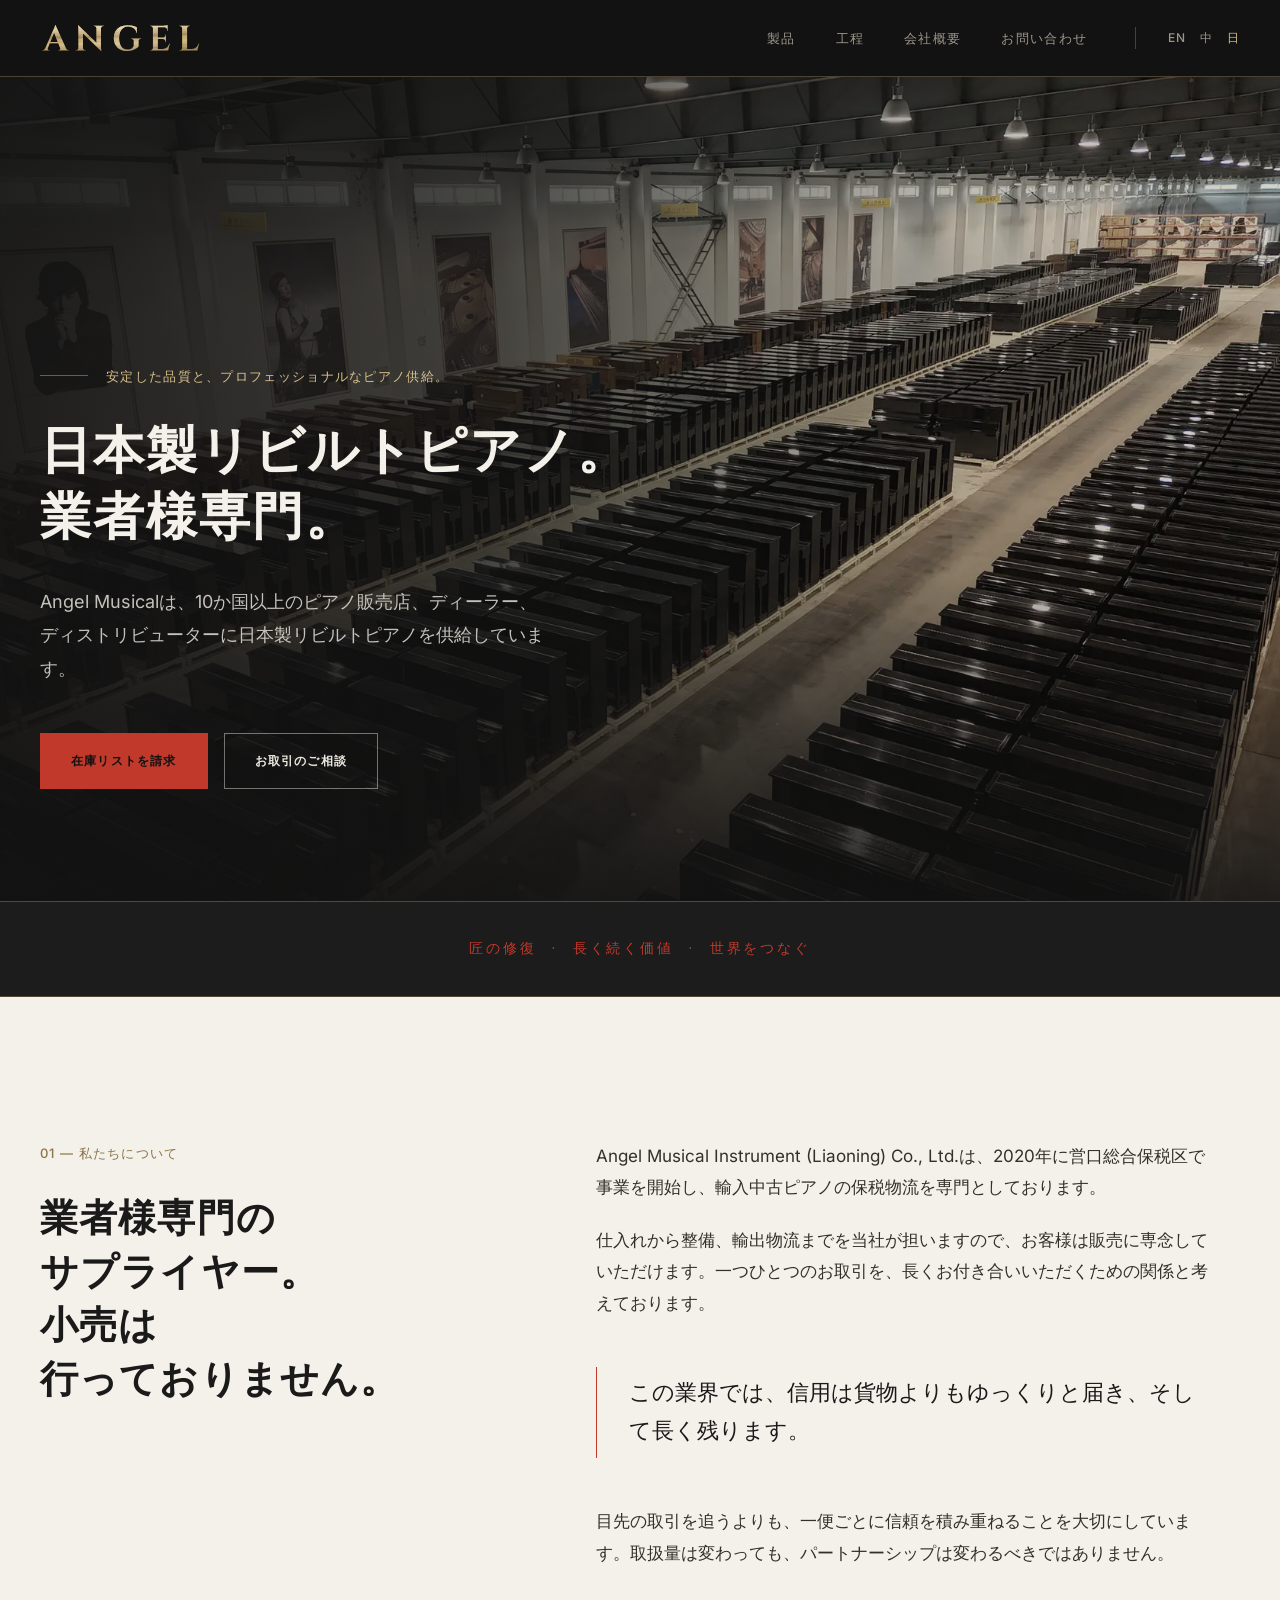
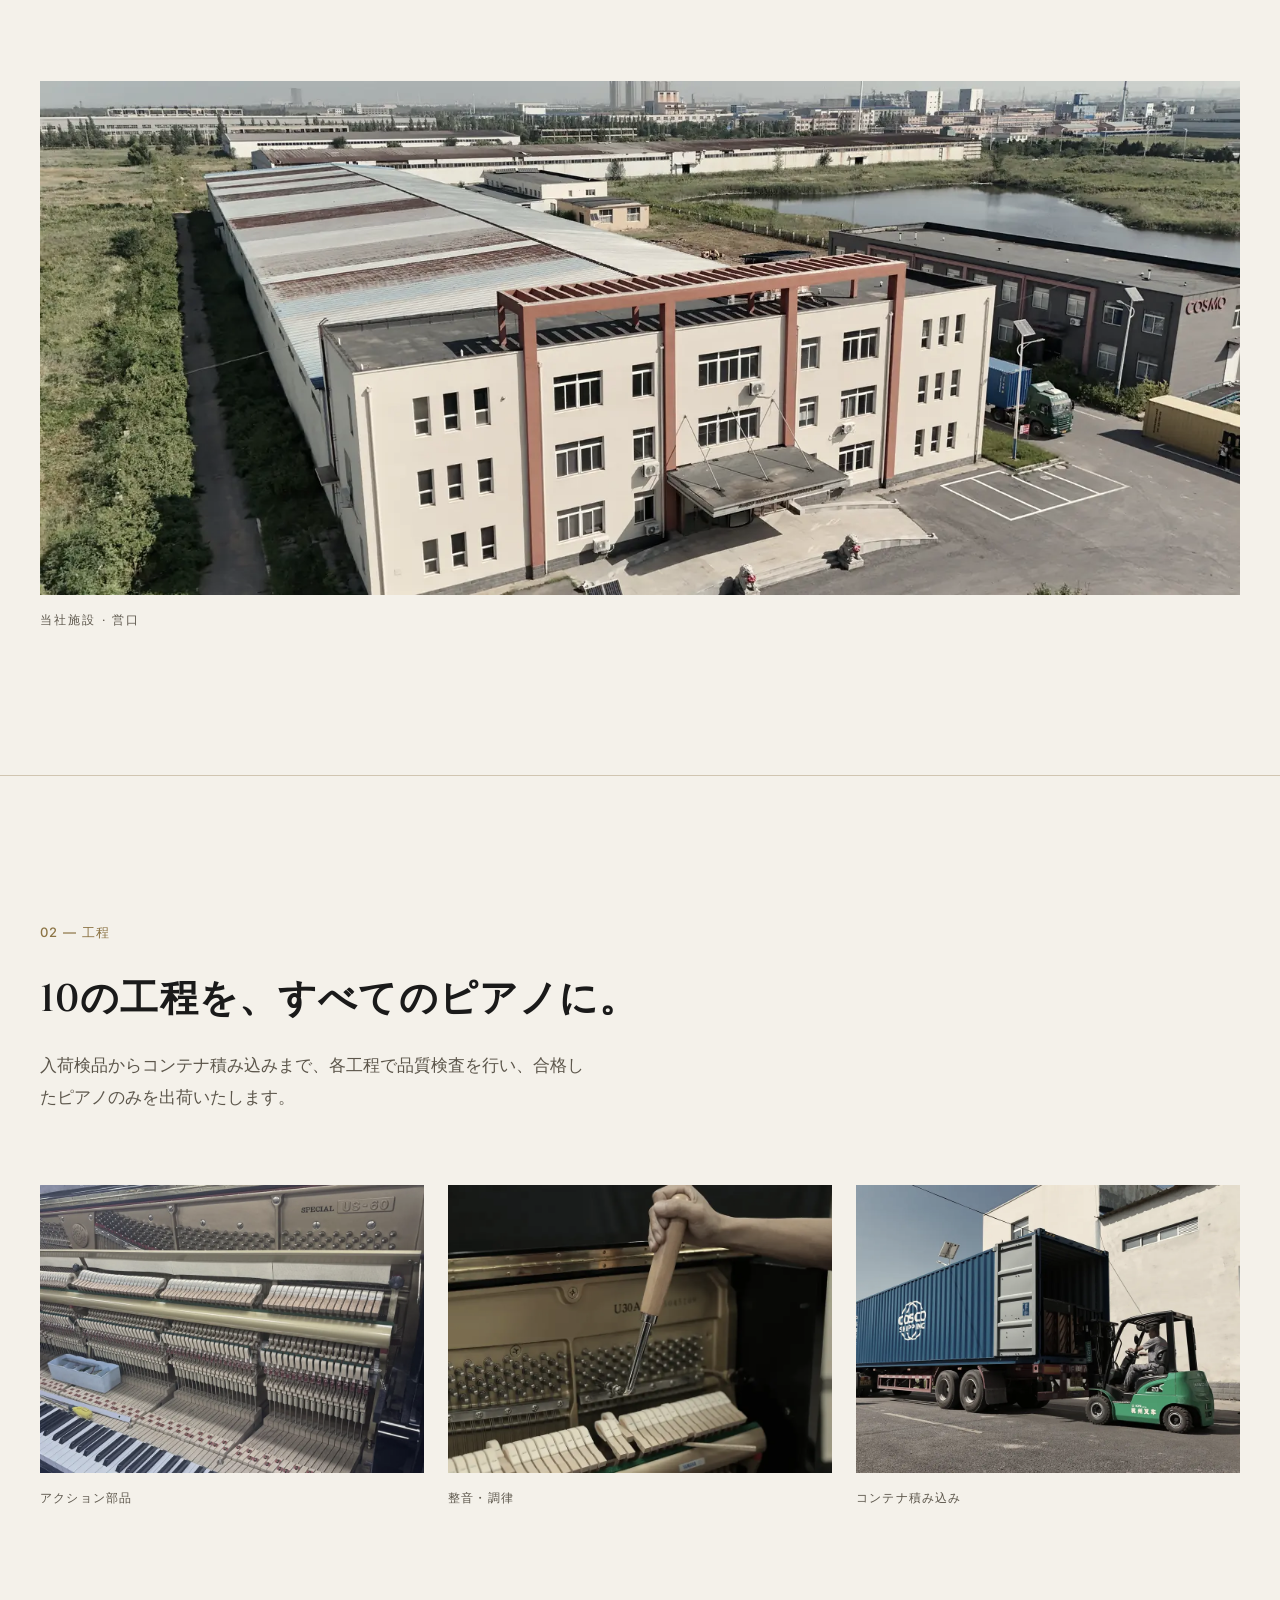
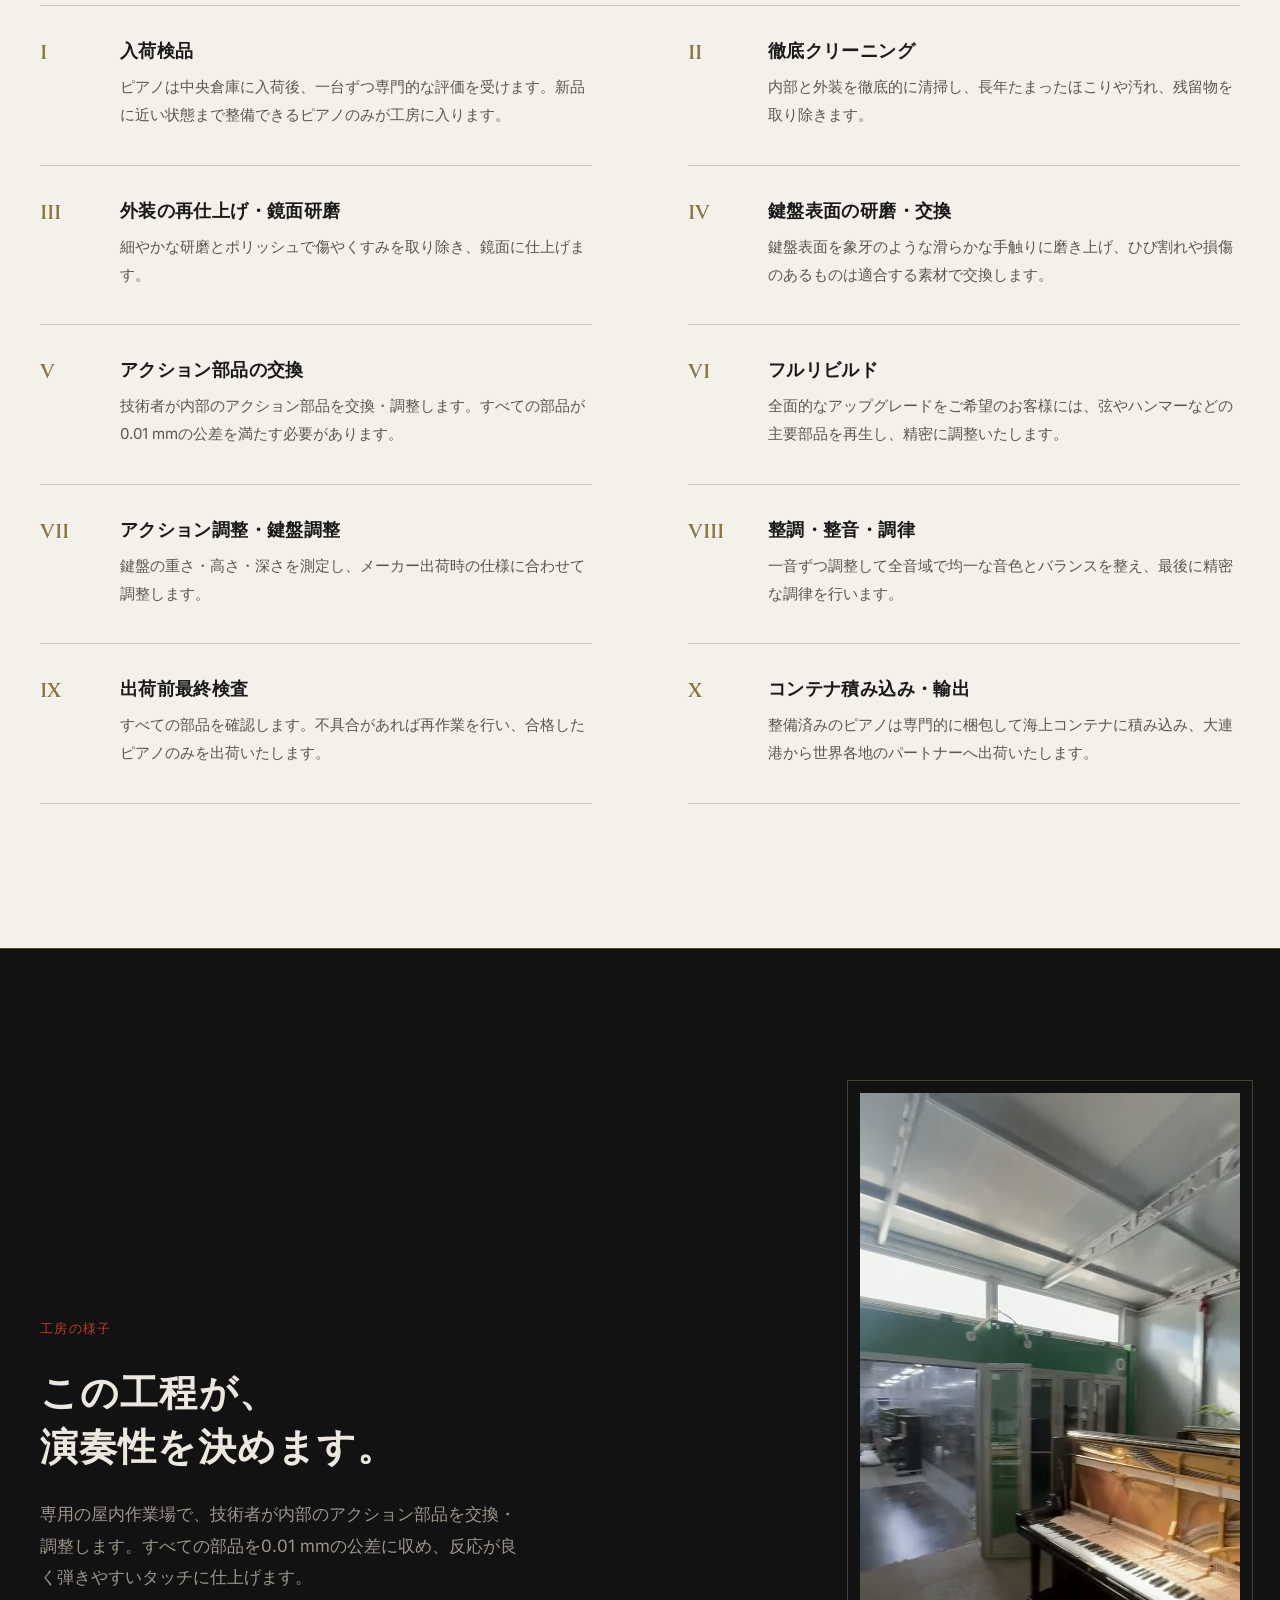
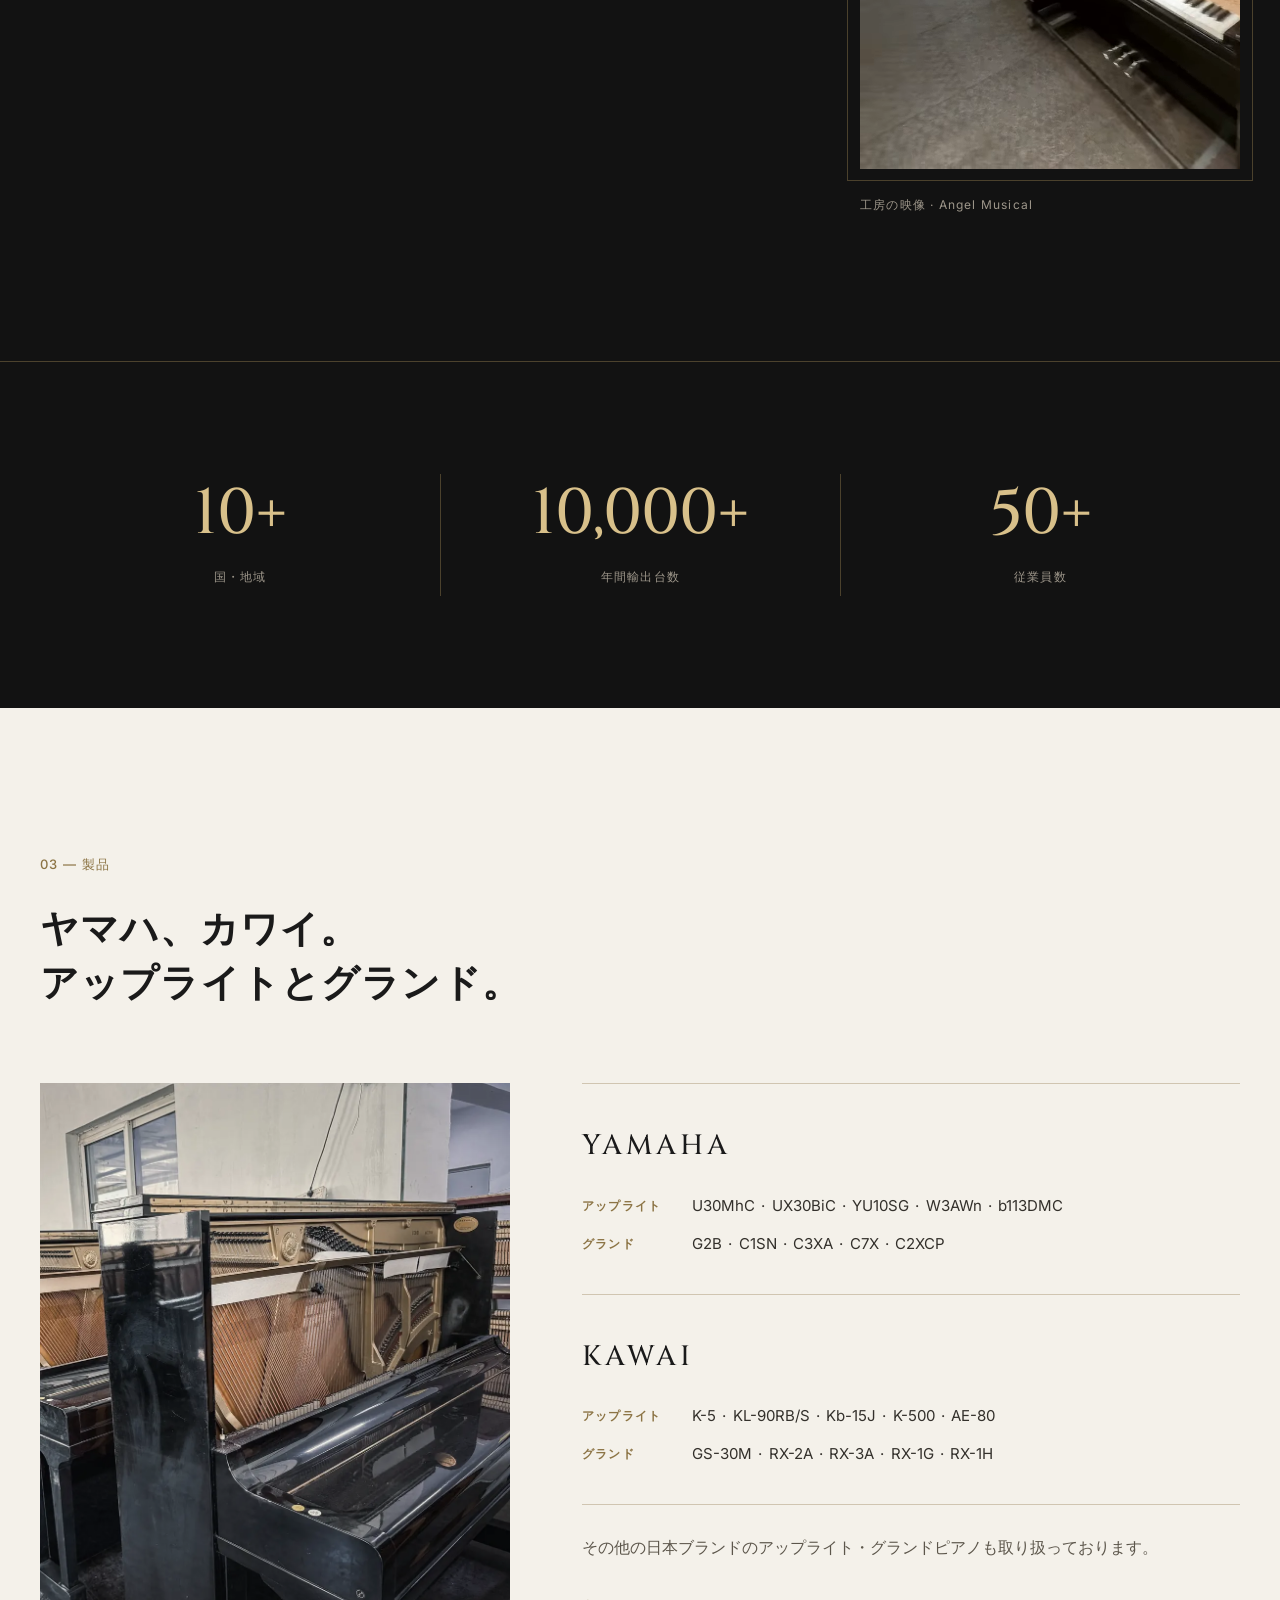
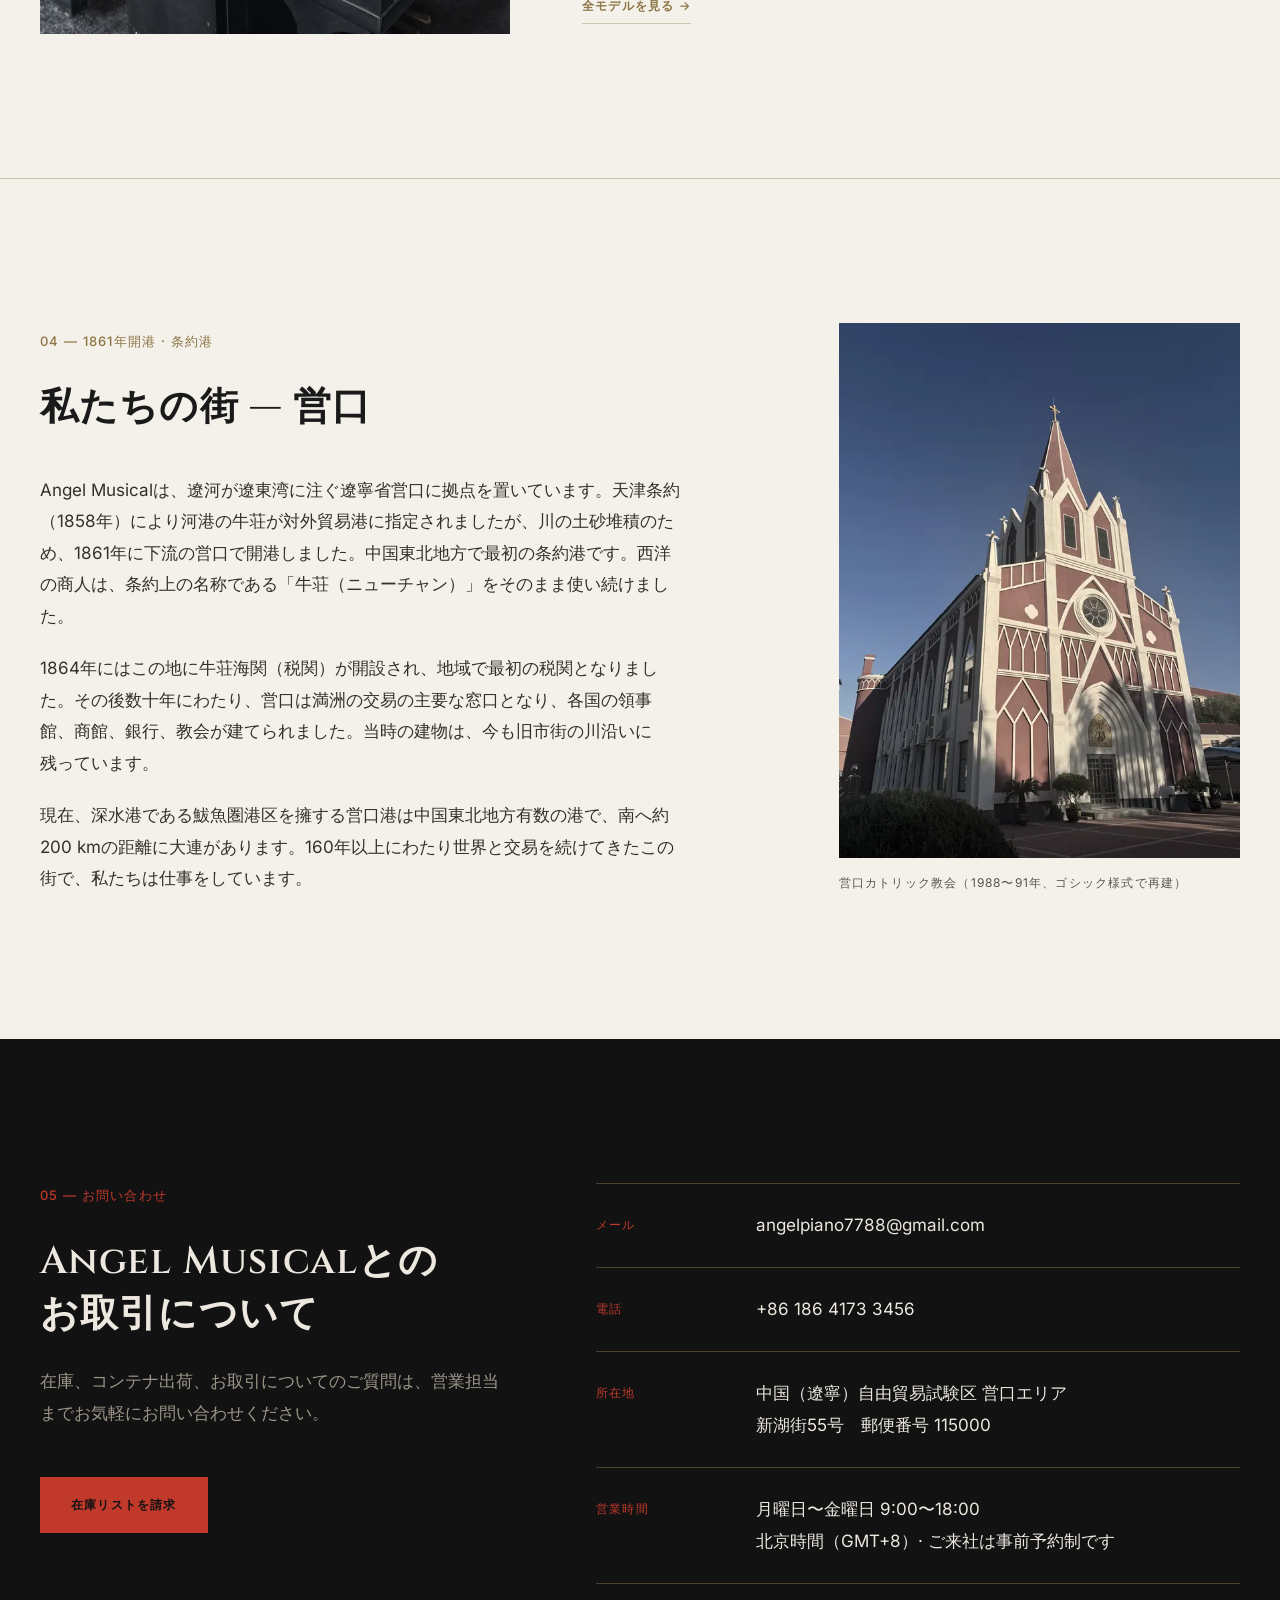
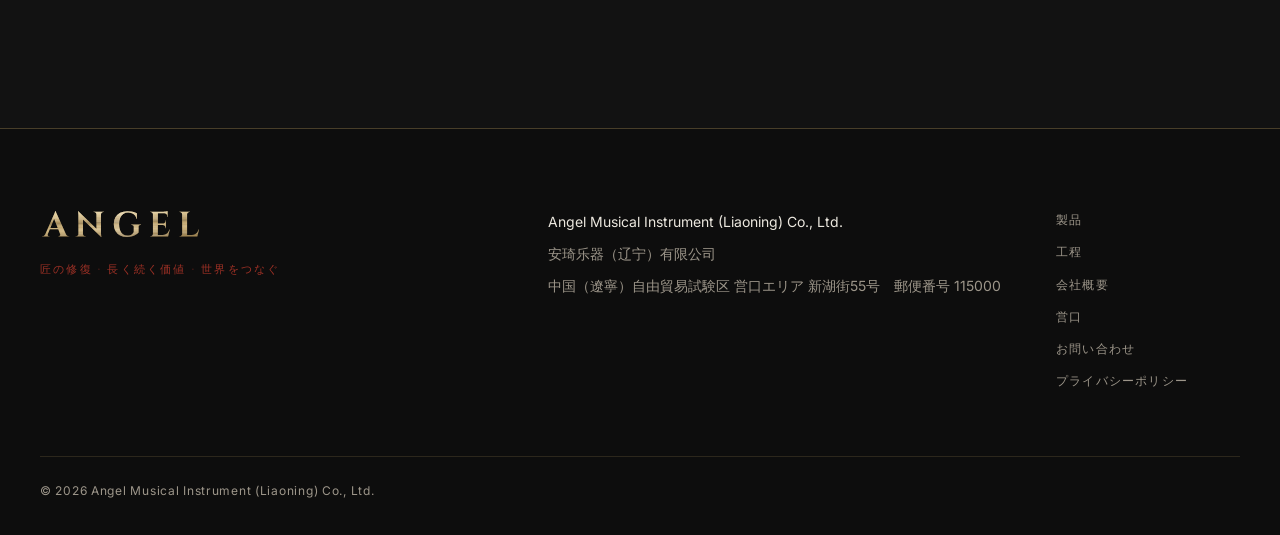
==== ja/index.html @ a63cefec "Add Chinese (zh) and Japanese (ja) homepages; language switcher and hreflang Co-authored-by: christi" ====
<!doctype html>
<!--
  =====================================================================
  Angel Musical 首页原型（index.html）
  ---------------------------------------------------------------------
  这是网站的"骨架"：只负责内容和结构（标题、段落、图片、链接）。
  所有"长什么样"（颜色、字体、间距、排版）都写在 css/style.css 里。
  阅读顺序：从上到下 = 页面从上到下。
  每个大区块都用 <section> 包起来，并配有中文注释说明用途。

  ★ 这是【日文版】（ja/index.html），由英文版逐段翻译，结构和 ID 与英文版完全相同。
    因为本文件在 ja/ 子文件夹里，图片、样式等共享文件的路径前面都加了 ../（上一级文件夹）。
  ★ 标有 TODO 的地方是"待确认信息"，上线前必须替换成真实内容。
  =====================================================================
-->
<html lang="ja">
<head>
  <!-- 字符编码：UTF-8 让中文、日文、英文都能正常显示 -->
  <meta charset="utf-8">
  <!-- 让手机按设备宽度显示页面，而不是缩小成电脑版 -->
  <meta name="viewport" content="width=device-width, initial-scale=1">

  <!-- 浏览器标签页标题 + 搜索引擎显示的标题 -->
  <title>Angel Musical — 業者様向け 日本製リビルトピアノ</title>
  <!-- 搜索引擎结果里显示的简介（用的是现网站和资料表里的真实文案） -->
  <meta name="description" content="Angel Musicalは、10か国以上のピアノ販売店・ディーラー・ディストリビューターに日本製リビルトピアノを供給しています。業者様専用です。">

  <!-- 多语言版本声明（hreflang）：告诉搜索引擎这三个页面是同一内容的不同语言版本。
       x-default = 默认版本（英文）。注意：angelmusical.com 域名还没绑定到新网站，绑定后即生效 -->
  <link rel="alternate" hreflang="en" href="https://angelmusical.com/">
  <link rel="alternate" hreflang="zh-CN" href="https://angelmusical.com/zh/">
  <link rel="alternate" hreflang="ja" href="https://angelmusical.com/ja/">
  <link rel="alternate" hreflang="x-default" href="https://angelmusical.com/">

  <!-- 网站小图标（浏览器标签页上的那个 A）。SVG 清晰，PNG 作为兼容备用 -->
  <link rel="icon" href="../images/favicon.svg" type="image/svg+xml">
  <link rel="icon" href="../images/favicon-32.png" sizes="32x32" type="image/png">
  <link rel="apple-touch-icon" href="../images/apple-touch-icon.png">

  <!-- 预加载首屏要用的字体和大图，让首屏更快出现 -->
  <link rel="preload" href="../fonts/cinzel-latin.woff2" as="font" type="font/woff2" crossorigin>
  <link rel="preload" href="../fonts/inter-latin.woff2" as="font" type="font/woff2" crossorigin>
  <link rel="preload" href="../images/hero-factory.webp" as="image">

  <!-- 引入样式表：所有外观都在这里 -->
  <link rel="stylesheet" href="../css/style.css">
</head>

<body>

  <!-- 无障碍"跳到正文"链接：用键盘 Tab 键时才会出现，方便视障用户 -->
  <a class="skip-link" href="#main">本文へスキップ</a>

  <!-- =================================================================
       1. 页头 Header：Logo + 导航 + 语言切换
       ================================================================= -->
  <header class="site-header">
    <div class="container header-inner">

      <!-- Logo：点击回到首页。页头和页脚用的是同一个文件，保证全站统一 -->
      <a class="brand" href="index.html" aria-label="Angel Musical — ホーム">
        <img src="../images/logo-angel-gold.svg" alt="ANGEL" width="161" height="30">
      </a>

      <!-- 主导航：# 开头的链接会跳到本页对应的区块 -->
      <nav class="main-nav" aria-label="メインメニュー">
        <a href="#brands">製品</a>
        <a href="#process">工程</a>
        <a href="#about">会社概要</a>
        <a href="#contact">お問い合わせ</a>
      </nav>

      <!-- 语言切换：三个语言版本互相链接。
           aria-current="page" 标记"当前所在的语言"，读屏软件会读出来，CSS 也用它把当前语言变成金色 -->
      <div class="lang-switch" aria-label="言語">
        <a href="../index.html" lang="en" hreflang="en">EN</a>
        <a href="../zh/index.html" lang="zh-CN" hreflang="zh-CN">中</a>
        <a href="index.html" lang="ja" hreflang="ja" aria-current="page">日</a>
      </div>

    </div>
  </header>

  <!-- main：页面的主要内容都在这里面 -->
  <main id="main">

    <!-- ===============================================================
         2. 首屏 Hero：大图 + 主标题 + 两个按钮
         背景大图在 CSS 里设置（.hero），这里只放文字
         =============================================================== -->
    <section class="hero">
      <div class="container hero-inner">
        <!-- 小标题（资料表首页文案） -->
        <p class="eyebrow">安定した品質と、プロフェッショナルなピアノ供給。</p>

        <!-- 主标题：整页唯一的 h1，搜索引擎最看重 -->
        <h1 class="hero-title">日本製<wbr>リビルトピアノ。<br>業者様<wbr>専門。</h1>

        <!-- 副标题（现网站 About 页文案） -->
        <p class="hero-lead">
          Angel Musicalは、10か国以上のピアノ販売店、ディーラー、ディストリビューターに日本製リビルトピアノを供給しています。
        </p>

        <!-- 两个按钮：都跳到页面底部的联系区 -->
        <div class="button-row">
          <a class="btn btn-gold" href="#contact">在庫リストを請求</a>
          <a class="btn btn-ghost" href="#contact">お取引のご相談</a>
        </div>
      </div>
    </section>

    <!-- ===============================================================
         3. 品牌口号带 Tagline band（资料表里的公司口号）
         =============================================================== -->
    <section class="tagline-band" aria-label="企業スローガン">
      <div class="container">
        <p>匠の修復 <span aria-hidden="true">·</span> 長く続く価値 <span aria-hidden="true">·</span> 世界をつなぐ</p>
      </div>
    </section>

    <!-- ===============================================================
         4. 关于我们 Who we are（文案全部来自现网站 About 页）
         左边：编号 + 大标题；右边：正文
         =============================================================== -->
    <section class="section section-light" id="about">
      <div class="container grid-2">

        <div class="section-head">
          <p class="section-no">01 — 私たちについて</p>
          <h2 class="section-title">業者様専門の<wbr>サプライヤー。<br>小売は<wbr>行っておりません。</h2>
        </div>

        <div class="prose">
          <p>
            Angel Musical Instrument (Liaoning) Co., Ltd.は、2020年に営口総合保税区で事業を開始し、輸入中古ピアノの保税物流を専門としております。
          </p>
          <p>
            仕入れから整備、輸出物流までを当社が担いますので、お客様は販売に専念していただけます。一つひとつのお取引を、長くお付き合いいただくための関係と考えております。
          </p>

          <!-- 引言：用细金线和衬线字体突出公司理念 -->
          <blockquote class="quote">
            <p>この業界では、信用は貨物よりもゆっくりと届き、そして長く残ります。</p>
          </blockquote>

          <p>
            目先の取引を追うよりも、一便ごとに信頼を積み重ねることを大切にしています。取扱量は変わっても、パートナーシップは変わるべきではありません。
          </p>
        </div>

      </div>

      <!-- 厂区航拍照片（公司自己拍摄）。宽幅 21:9，放在关于我们的下方 -->
      <div class="container">
        <figure class="wide-photo">
          <img src="../images/about-facility.webp" alt="営口にあるAngel Musicalの施設の空撮" width="1600" height="686" loading="lazy">
          <figcaption>当社施設 · 営口</figcaption>
        </figure>
      </div>
    </section>

    <!-- ===============================================================
         5. 十道工序 The 10-step process（文案来自现网站 Services 页）
         上面 3 张工艺照片，下面是编号列表 <ol>
         =============================================================== -->
    <section class="section section-light section-border" id="process">
      <div class="container">

        <div class="section-head section-head-wide">
          <p class="section-no">02 — 工程</p>
          <h2 class="section-title">10の工程を、<wbr>すべてのピアノに。</h2>
          <p class="section-intro">
            入荷検品からコンテナ積み込みまで、各工程で品質検査を行い、合格したピアノのみを出荷いたします。
          </p>
        </div>

        <!-- 三张真实工艺照片。loading="lazy" = 滚动到附近才加载，省流量 -->
        <div class="photo-row">
          <figure>
            <img src="../images/process-action.webp" alt="整備中のアップライトピアノ。アクションと鍵盤が見える状態" width="1000" height="750" loading="lazy">
            <figcaption>アクション部品</figcaption>
          </figure>
          <figure>
            <img src="../images/process-voicing.webp" alt="ハンマーの整音を行う技術者" width="1000" height="667" loading="lazy">
            <figcaption>整音・調律</figcaption>
          </figure>
          <figure>
            <img src="../images/process-export.webp" alt="フォークリフトでピアノをコンテナに積み込む様子" width="1000" height="750" loading="lazy">
            <figcaption>コンテナ積み込み</figcaption>
          </figure>
        </div>

        <!-- 编号列表：<ol> 是"有序列表"，编号样式由 CSS 控制（I、II、III…） -->
        <ol class="steps">
          <li>
            <h3>入荷検品</h3>
            <p>ピアノは中央倉庫に入荷後、一台ずつ専門的な評価を受けます。新品に近い状態まで整備できるピアノのみが工房に入ります。</p>
          </li>
          <li>
            <h3>徹底クリーニング</h3>
            <p>内部と外装を徹底的に清掃し、長年たまったほこりや汚れ、残留物を取り除きます。</p>
          </li>
          <li>
            <h3>外装の再仕上げ・鏡面研磨</h3>
            <p>細やかな研磨とポリッシュで傷やくすみを取り除き、鏡面に仕上げます。</p>
          </li>
          <li>
            <h3>鍵盤表面の研磨・交換</h3>
            <p>鍵盤表面を象牙のような滑らかな手触りに磨き上げ、ひび割れや損傷のあるものは適合する素材で交換します。</p>
          </li>
          <li>
            <h3>アクション部品の交換</h3>
            <p>技術者が内部のアクション部品を交換・調整します。すべての部品が0.01&nbsp;mmの公差を満たす必要があります。</p>
          </li>
          <li>
            <h3>フルリビルド</h3>
            <p>全面的なアップグレードをご希望のお客様には、弦やハンマーなどの主要部品を再生し、精密に調整いたします。</p>
          </li>
          <li>
            <h3>アクション調整・鍵盤調整</h3>
            <p>鍵盤の重さ・高さ・深さを測定し、メーカー出荷時の仕様に合わせて調整します。</p>
          </li>
          <li>
            <h3>整調・整音・調律</h3>
            <p>一音ずつ調整して全音域で均一な音色とバランスを整え、最後に精密な調律を行います。</p>
          </li>
          <li>
            <h3>出荷前最終検査</h3>
            <p>すべての部品を確認します。不具合があれば再作業を行い、合格したピアノのみを出荷いたします。</p>
          </li>
          <li>
            <h3>コンテナ積み込み・輸出</h3>
            <p>整備済みのピアノは専門的に梱包して海上コンテナに積み込み、大連港から世界各地のパートナーへ出荷いたします。</p>
          </li>
        </ol>

      </div>
    </section>

    <!-- ===============================================================
         5b. 工艺视频带 Craft video（公司自己拍摄的车间视频，已去除全部声音）
         左边文字、右边竖版视频。
         - muted：静音（浏览器只允许静音视频自动播放）
         - loop：循环播放
         - playsinline：在 iPhone 上不自动全屏
         - poster：视频加载前 / 不播放时显示的封面图
         - preload="none"：先不下载视频，等滚动到附近时由 js/craft-video.js 再加载（省流量）
         如果访客的系统设置了"减少动态效果"，视频不会自动播放，只显示封面和播放按钮。
         =============================================================== -->
    <section class="section section-dark craft" aria-label="工房の様子">
      <div class="container craft-grid">

        <div class="craft-text">
          <p class="section-no">工房の様子</p>
          <h2 class="section-title">この工程が、<br>演奏性を<wbr>決めます。</h2>
          <p class="section-intro">
            専用の屋内作業場で、技術者が内部のアクション部品を交換・調整します。すべての部品を0.01&nbsp;mmの公差に収め、反応が良く弾きやすいタッチに仕上げます。
          </p>
        </div>

        <figure class="craft-media">
          <video class="craft-video" muted loop playsinline preload="none"
                 poster="../images/craft-poster.webp" width="720" height="1280"
                 aria-label="工房の映像：開いたアップライトピアノと作業中の技術者">
            <!-- 两种格式：浏览器会自动选第一个它支持的。WebM 更小，MP4 兼容性最好 -->
            <source data-src="../video/craft-loop.webm" type="video/webm">
            <source data-src="../video/craft-loop.mp4" type="video/mp4">
          </video>
          <figcaption>工房の映像 · Angel Musical</figcaption>
        </figure>

      </div>
    </section>

    <!-- ===============================================================
         6. 数据 Numbers（深色背景）
         =============================================================== -->
    <section class="section section-dark numbers" aria-label="企業規模">
      <div class="container">
        <ul class="stats">
          <li>
            <span class="stat-value">10+</span>
            <span class="stat-label">国・地域</span>
          </li>
          <li>
            <span class="stat-value">10,000+</span>
            <span class="stat-label">年間輸出台数</span>
          </li>
          <li>
            <span class="stat-value">50+</span>
            <span class="stat-label">従業員数</span>
          </li>
        </ul>
      </div>
    </section>

    <!-- ===============================================================
         7. 品牌 Brands（型号来自现网站 Products 页）
         左：照片；右：两个品牌卡片
         =============================================================== -->
    <section class="section section-light" id="brands">
      <div class="container">

        <div class="section-head section-head-wide">
          <p class="section-no">03 — 製品</p>
          <h2 class="section-title">ヤマハ、カワイ。<br>アップライトと<wbr>グランド。</h2>
        </div>

        <div class="brands-grid">
          <img class="brands-photo" src="../images/brands-uprights.webp" alt="倉庫に並ぶリビルト済みのアップライトピアノ" width="960" height="1125" loading="lazy">

          <div class="brand-cards">
            <!-- 一个品牌 = 一张卡片 <article> -->
            <article class="brand-card">
              <h3>Yamaha</h3>
              <dl>
                <dt>アップライト</dt><dd><span>U30MhC&nbsp;·</span> <span>UX30BiC&nbsp;·</span> <span>YU10SG&nbsp;·</span> <span>W3AWn&nbsp;·</span> <span>b113DMC</span></dd>
                <dt>グランド</dt><dd><span>G2B&nbsp;·</span> <span>C1SN&nbsp;·</span> <span>C3XA&nbsp;·</span> <span>C7X&nbsp;·</span> <span>C2XCP</span></dd>
              </dl>
            </article>

            <article class="brand-card">
              <h3>Kawai</h3>
              <dl>
                <dt>アップライト</dt><dd><span>K-5&nbsp;·</span> <span>KL-90RB/S&nbsp;·</span> <span>Kb-15J&nbsp;·</span> <span>K-500&nbsp;·</span> <span>AE-80</span></dd>
                <dt>グランド</dt><dd><span>GS-30M&nbsp;·</span> <span>RX-2A&nbsp;·</span> <span>RX-3A&nbsp;·</span> <span>RX-1G&nbsp;·</span> <span>RX-1H</span></dd>
              </dl>
            </article>

            <p class="brands-note">その他の日本ブランドのアップライト・グランドピアノも取り扱っております。</p>

            <!-- TODO：产品页还没做，做好后链接到 products.html -->
            <a class="text-link" href="../products.html">全モデルを見る <span aria-hidden="true">→</span></a>
          </div>
        </div>

      </div>
    </section>

    <!-- ===============================================================
         7b. 我们的城市 Our City — Yingkou（营口）
         介绍公司所在城市的历史：1861 年开埠、东北第一个通商口岸、牛庄海关。
         所有日期和事实均已核对（来源见报告）。
         左边：编号 + 标题 + 正文；右边：一张小的竖版照片（营口的教堂，公司自己拍摄）
         =============================================================== -->
    <section class="section section-light section-border" id="yingkou">
      <div class="container city-grid">

        <div class="city-text">
          <p class="section-no">04 — 1861年開港 · 条約港</p>
          <h2 class="section-title">私たちの街 — 営口</h2>

          <div class="prose city-prose">
            <p>
              Angel Musicalは、遼河が遼東湾に注ぐ遼寧省営口に拠点を置いています。天津条約（1858年）により河港の牛荘が対外貿易港に指定されましたが、川の土砂堆積のため、1861年に下流の営口で開港しました。中国東北地方で最初の条約港です。西洋の商人は、条約上の名称である「牛荘（ニューチャン）」をそのまま使い続けました。
            </p>
            <p>
              1864年にはこの地に牛荘海関（税関）が開設され、地域で最初の税関となりました。その後数十年にわたり、営口は満洲の交易の主要な窓口となり、各国の領事館、商館、銀行、教会が建てられました。当時の建物は、今も旧市街の川沿いに残っています。
            </p>
            <p>
              現在、深水港である鮁魚圏港区を擁する営口港は中国東北地方有数の港で、南へ約200&nbsp;kmの距離に大連があります。160年以上にわたり世界と交易を続けてきたこの街で、私たちは仕事をしています。
            </p>
          </div>
        </div>

        <!-- 小图：营口天主教堂（站前区八田地里16号，营口国际酒店附近）。
             1988年8月动工、1991年10月祝圣的仿哥特式重建教堂（来源见报告）。
             现在的主保名称（如“耶稣圣诞堂”）未能从可靠来源确认，所以图注不写。
             width/height 写真实尺寸，浏览器可以提前留好位置，页面不会跳动 -->
        <figure class="city-photo">
          <img src="../images/yingkou-church.webp"
               alt="営口カトリック教会。高い尖塔のある赤と白のゴシック様式の教会と、澄んだ青空"
               width="600" height="800" loading="lazy">
          <figcaption>営口カトリック教会（1988〜91年、ゴシック様式で再建）</figcaption>
        </figure>

      </div>
    </section>

    <!-- ===============================================================
         8. 联系 Contact（深色背景）
         =============================================================== -->
    <section class="section section-dark contact" id="contact">
      <div class="container grid-2">

        <div class="section-head">
          <p class="section-no">05 — お問い合わせ</p>
          <h2 class="section-title">Angel Musicalとの<br>お取引について</h2>
          <p class="section-intro">
            在庫、コンテナ出荷、お取引についてのご質問は、営業担当までお気軽にお問い合わせください。
          </p>
          <!-- TODO：邮箱确认后，把 mailto: 后面的地址改成真实邮箱 -->
          <a class="btn btn-gold" href="mailto:angelpiano7788@gmail.com?subject=%E5%9C%A8%E5%BA%AB%E3%83%AA%E3%82%B9%E3%83%88%E3%81%AE%E3%81%94%E8%AB%8B%E6%B1%82">在庫リストを請求</a>
        </div>

        <!-- 联系方式列表：<dl> 是"名称—内容"成对的列表 -->
        <dl class="contact-list">
          <dt>メール</dt>
          <dd><a href="mailto:angelpiano7788@gmail.com">angelpiano7788@gmail.com</a></dd>

          <dt>電話</dt>
          <!-- tel: 链接：手机上点一下就能直接拨号 -->
          <dd><a href="tel:+8618641733456">+86 186 4173 3456</a></dd>

          <dt>所在地</dt>
          <dd>中国（遼寧）自由貿易試験区 営口エリア<br>新湖街55号　郵便番号 115000</dd>

          <dt>営業時間</dt>
          <dd>月曜日〜金曜日 9:00〜18:00<br>北京時間（GMT+8）· ご来社は事前予約制です</dd>
        </dl>

      </div>
    </section>

  </main>

  <!-- =================================================================
       9. 页脚 Footer：Logo（与页头同一文件）+ 公司名 + 地址 + 版权
       ================================================================= -->
  <footer class="site-footer">
    <div class="container footer-inner">
      <div class="footer-brand">
        <img src="../images/logo-angel-gold.svg" alt="ANGEL" width="161" height="30" loading="lazy">
        <p class="footer-tagline">匠の修復 · 長く続く価値 · 世界をつなぐ</p>
      </div>

      <div class="footer-company">
        <p lang="en">Angel Musical Instrument (Liaoning) Co., Ltd.</p>
        <p lang="zh-CN">安琦乐器（辽宁）有限公司</p>
        <p>中国（遼寧）自由貿易試験区 営口エリア 新湖街55号　郵便番号 115000</p>
      </div>

      <nav class="footer-nav" aria-label="フッターメニュー">
        <a href="#brands">製品</a>
        <a href="#process">工程</a>
        <a href="#about">会社概要</a>
        <a href="#yingkou">営口</a>
        <a href="#contact">お問い合わせ</a>
        <!-- 隐私政策页沿用现网站的 privacy.html -->
        <a href="../privacy.html">プライバシーポリシー</a>
      </nav>
    </div>

    <div class="container footer-bottom">
      <p lang="en">© 2026 Angel Musical Instrument (Liaoning) Co., Ltd.</p>
    </div>
  </footer>

  <!-- 唯一的一段 JavaScript：只负责"滚动到视频附近时再加载并播放"。
       defer = 等页面内容加载完再运行，不拖慢首屏 -->
  <script src="../js/craft-video.js" defer></script>
</body>
</html>
---- css/style.css ----
/* =====================================================================
   Angel Musical 首页样式表（css/style.css）
   ---------------------------------------------------------------------
   本文件控制页面的"外观"。结构如下（从上到下）：
     0. 字体文件（@font-face）
     1. 设计变量（颜色、字体、间距）—— 想改配色，只改这里
     2. 基础重置（让各浏览器表现一致）
     3. 通用组件（容器、按钮、标题、区块）
     4. 各区块样式（页头 → 首屏 → 口号 → 关于 → 工序 → 数据 → 品牌 → 联系 → 页脚）
     5. 手机适配（@media，屏幕变窄时的调整）

   小知识：
   - 选择器 .xxx 表示"class 为 xxx 的元素"，对应 HTML 里的 class="xxx"
   - rem 是相对单位，1rem = 根字号（默认 16px），方便整体缩放
   - var(--xxx) 表示使用第 1 部分定义的变量
   ===================================================================== */


/* =====================================================================
   0. 字体文件：自托管（字体文件放在 fonts/ 文件夹里）
   ---------------------------------------------------------------------
   为什么不用 Google Fonts 链接？
   - 少连一个外部服务器，首屏更快（尤其在中国大陆，Google 常被屏蔽）
   - 已裁剪为只含西文字符（约 23KB / 个），比完整字体小很多
   - 两种字体都是 SIL OFL 开源授权，可免费商用（授权文件在 fonts/ 里）
   font-display: swap = 字体没下载完时先用系统字体显示，不让文字空白
   ===================================================================== */
@font-face {
  font-family: "Cinzel";
  src: url("../fonts/cinzel-latin.woff2") format("woff2");
  font-weight: 400 900;          /* 可变字体：一个文件包含 400–900 所有粗细 */
  font-style: normal;
  font-display: swap;
}
@font-face {
  font-family: "Inter";
  src: url("../fonts/inter-latin.woff2") format("woff2");
  font-weight: 400 600;
  font-style: normal;
  font-display: swap;
}


/* =====================================================================
   1. 设计变量（:root 表示整个页面都能用）
   ===================================================================== */
:root {
  /* —— 颜色 —— */
  --graphite:      #121212;   /* 主深色：石墨黑（页头、深色区块） */
  --graphite-2:    #1C1C1C;   /* 次深色：稍亮一点，用于分层 */
  --graphite-3:    #0D0D0D;   /* 最深：页脚 */
  --paper:         #F4F1EA;   /* 主浅色：温暖的米白 */
  --paper-2:       #ECE7DC;   /* 次浅色 */
  --ink:           #1A1A1A;   /* 浅底上的正文颜色 */
  --ink-muted:     #5C564B;   /* 浅底上的次要文字 */
  --on-dark:       #ECE8DF;   /* 深底上的正文颜色 */
  --on-dark-muted: #9D968A;   /* 深底上的次要文字 */

  /* 钛金色：只做点缀（细线、编号、按钮），不大面积使用 */
  --gold:          #C0392B;
  --gold-light:    #D8C08A;
  --gold-deep:     #8C7445;   /* 浅底上用更深的金，保证看得清 */
  --rule-dark:     rgba(184, 154, 94, 0.35);   /* 深底上的金色细线 */
  --rule-light:    rgba(140, 116, 69, 0.35);   /* 浅底上的金色细线 */

  /* —— 字体 —— */
  --font-display: "Cinzel", "Trajan Pro", Georgia, serif;          /* 标题：罗马碑刻体 */
  --font-body:    "Inter", system-ui, -apple-system, "Segoe UI", Arial, sans-serif; /* 正文 */

  /* —— 尺寸与间距 —— */
  --container:   1200px;     /* 内容最大宽度 */
  --gutter:      40px;       /* 左右留白 */
  --section-y:   144px;      /* 区块上下留白（大量留白 = 克制、高级） */
  --header-h:    76px;       /* 页头高度 */
}


/* =====================================================================
   2. 基础重置
   ===================================================================== */
*,
*::before,
*::after { box-sizing: border-box; }   /* 宽度包含内边距和边框，算尺寸更直观 */

html { scroll-behavior: smooth; }       /* 点击导航时平滑滚动 */
/* 跳转到区块时，留出页头的高度，标题不会被页头挡住 */
:target, section[id] { scroll-margin-top: var(--header-h); }

body {
  margin: 0;
  background: var(--paper);
  color: var(--ink);
  font-family: var(--font-body);
  font-size: 1rem;           /* 16px */
  line-height: 1.7;          /* 行距稍大，更易读 */
  -webkit-font-smoothing: antialiased;
}

img { display: block; max-width: 100%; height: auto; }   /* 图片不会撑破容器 */
h1, h2, h3, p, figure, blockquote, dl, dd, ol, ul { margin: 0; }
a { color: inherit; }

/* "跳到正文"链接：平时藏起来，按 Tab 键聚焦时出现 */
.skip-link {
  position: absolute; left: 16px; top: -60px;
  padding: 10px 16px; background: var(--gold); color: var(--graphite);
  z-index: 100;
}
.skip-link:focus { top: 16px; }


/* =====================================================================
   3. 通用组件
   ===================================================================== */

/* 容器：限制内容宽度并居中，所有区块共用 */
.container {
  width: 100%;
  max-width: calc(var(--container) + var(--gutter) * 2);
  margin: 0 auto;
  padding: 0 var(--gutter);
}

/* 区块：统一的上下留白 */
.section { padding: var(--section-y) 0; }
.section-light { background: var(--paper); color: var(--ink); }
.section-dark  { background: var(--graphite); color: var(--on-dark); }
.section-border { border-top: 1px solid var(--rule-light); }   /* 两个浅色区块之间加一条细金线 */

/* 两栏网格：左 5 份、右 7 份（像一张 12 栏的格子纸） */
.grid-2 {
  display: grid;
  grid-template-columns: 5fr 7fr;
  gap: 96px;
  align-items: start;
}

/* 区块编号小字，如 "01 — WHO WE ARE" */
.section-no {
  font-size: 0.75rem;
  font-weight: 500;
  letter-spacing: 0.24em;    /* 字母间距拉宽 = 庄重 */
  text-transform: uppercase; /* 自动转大写 */
  color: var(--gold-deep);
  margin-bottom: 28px;
}
.section-dark .section-no { color: var(--gold); }

/* 区块大标题：Cinzel 碑刻体 */
.section-title {
  font-family: var(--font-display);
  font-weight: 500;
  font-size: clamp(2rem, 3.4vw, 3rem);   /* clamp(最小, 随屏幕变化, 最大) */
  line-height: 1.18;
  letter-spacing: 0.02em;
}
.section-head-wide { max-width: 960px; margin-bottom: 72px; }
.section-intro {
  margin-top: 24px;
  font-size: 1.0625rem;
  color: var(--ink-muted);
  max-width: 560px;
}
.section-dark .section-intro { color: var(--on-dark-muted); }

/* 按钮：直角、细边框、宽字距 —— 克制，不用圆角和阴影 */
.btn {
  display: inline-block;
  padding: 16px 30px;
  font-size: 0.75rem;
  font-weight: 600;
  letter-spacing: 0.2em;
  text-transform: uppercase;
  text-decoration: none;
  border: 1px solid transparent;
  transition: background-color .2s, color .2s, border-color .2s;  /* 鼠标悬停时颜色平滑过渡 */
}
.btn-gold { background: var(--gold); color: var(--graphite); border-color: var(--gold); }
.btn-gold:hover { background: var(--gold-light); border-color: var(--gold-light); }
.btn-ghost { color: var(--on-dark); border-color: rgba(236, 232, 223, 0.45); }
.btn-ghost:hover { border-color: var(--gold-light); color: var(--gold-light); }
.button-row { display: flex; flex-wrap: wrap; gap: 16px; }

/* 文字链接，如 "View all models →" */
.text-link {
  display: inline-block;
  font-size: 0.75rem;
  font-weight: 600;
  letter-spacing: 0.2em;
  text-transform: uppercase;
  text-decoration: none;
  color: var(--gold-deep);
  padding-bottom: 6px;
  border-bottom: 1px solid var(--rule-light);
}
.text-link:hover { border-color: var(--gold-deep); }

/* 键盘聚焦时显示金色外框（无障碍） */
a:focus-visible { outline: 1px solid var(--gold); outline-offset: 4px; }

/* TODO 占位内容：用虚线下划线标出来，上线前一眼能找到 */
.todo { border-bottom: 1px dashed currentColor; opacity: .85; }


/* =====================================================================
   4-1. 页头 Header
   ===================================================================== */
.site-header {
  position: sticky;          /* 滚动时固定在顶部 */
  top: 0;
  z-index: 50;
  background: var(--graphite);
  border-bottom: 1px solid var(--rule-dark);
}
.header-inner {
  height: var(--header-h);
  display: flex;             /* 横向排列：Logo | 导航 | 语言 */
  align-items: center;
  gap: 48px;
}
.brand img { height: 30px; width: auto; }

.main-nav {
  display: flex;
  gap: 40px;
  margin-left: auto;         /* 把导航推到右边 */
}
.main-nav a,
.lang-switch a {
  font-size: 0.75rem;
  font-weight: 500;
  letter-spacing: 0.2em;
  text-transform: uppercase;
  text-decoration: none;
  color: var(--on-dark-muted);
  transition: color .2s;
}
.main-nav a:hover,
.lang-switch a:hover,
.lang-switch a[aria-current] { color: var(--gold-light); }

.lang-switch {
  display: flex;
  gap: 14px;
  padding-left: 32px;
  border-left: 1px solid var(--rule-dark);   /* 和导航之间的竖线 */
}
.lang-switch a { letter-spacing: 0.08em; }


/* =====================================================================
   4-2. 首屏 Hero
   ===================================================================== */
.hero {
  position: relative;
  min-height: calc(100vh - var(--header-h));   /* 占满第一屏 */
  min-height: calc(100svh - var(--header-h));  /* 手机浏览器更准确的写法 */
  max-height: 920px;
  display: flex;
  align-items: flex-end;     /* 文字放在下方 */
  color: var(--on-dark);
  /* 背景 = 渐变遮罩（左深右浅，保证文字清晰）+ 真实仓库照片 */
  background:
    linear-gradient(90deg, rgba(18,18,18,.94) 0%, rgba(18,18,18,.78) 38%, rgba(18,18,18,.28) 75%, rgba(18,18,18,.18) 100%),
    linear-gradient(0deg, rgba(18,18,18,.85) 0%, rgba(18,18,18,0) 40%),
    url("../images/hero-factory.webp") center 55% / cover no-repeat;
  background-color: var(--graphite);
}
.hero-inner { padding-top: 120px; padding-bottom: 112px; }

.eyebrow {
  font-size: 0.75rem;
  font-weight: 500;
  letter-spacing: 0.26em;
  text-transform: uppercase;
  color: var(--gold-light);
  display: flex;
  align-items: center;
  gap: 18px;
  margin-bottom: 32px;
}
/* 小标题前的金色短线（用 ::before 伪元素画，不需要额外图片） */
.eyebrow::before {
  content: "";
  width: 48px;
  height: 1px;
  background: var(--gold);
}

.hero-title {
  font-family: var(--font-display);
  font-weight: 500;
  font-size: clamp(2.25rem, 4.4vw, 4rem);
  line-height: 1.12;
  letter-spacing: 0.015em;
  color: #F4F1EA;
}
.hero-lead {
  margin: 32px 0 48px;
  max-width: 520px;
  font-size: 1.125rem;
  color: rgba(236, 232, 223, 0.82);
}


/* =====================================================================
   4-3. 口号带 Tagline band
   ===================================================================== */
.tagline-band {
  background: var(--graphite-2);
  border-top: 1px solid var(--rule-dark);
  border-bottom: 1px solid var(--rule-dark);
  padding: 34px 0;
  text-align: center;
}
.tagline-band p {
  font-family: var(--font-display);
  font-size: 0.875rem;
  font-weight: 500;
  letter-spacing: 0.32em;
  text-transform: uppercase;
  color: var(--gold);
}
.tagline-band span { margin: 0 0.6em; color: var(--gold-deep); }


/* =====================================================================
   4-4. 关于我们 Who we are
   ===================================================================== */
.prose p + p { margin-top: 1.25em; }     /* 段落之间的间距 */
.prose { font-size: 1.0625rem; color: #33302B; max-width: 620px; }

/* 引言：左侧金色细线 + 衬线字体 */
.quote {
  margin: 48px 0;
  padding: 8px 0 8px 32px;
  border-left: 1px solid var(--gold);
}
.quote p {
  font-family: var(--font-display);
  font-size: 1.5rem;
  line-height: 1.45;
  color: var(--ink);
}


/* =====================================================================
   4-5. 十道工序 Process
   ===================================================================== */
/* 三张照片横排 */
.photo-row {
  display: grid;
  grid-template-columns: repeat(3, 1fr);
  gap: 24px;
  margin-bottom: 96px;
}
.photo-row img {
  width: 100%;
  aspect-ratio: 4 / 3;       /* 统一裁成 4:3 */
  object-fit: cover;
  filter: saturate(0.82);    /* 稍微降低饱和度，让色调更统一、沉稳 */
}
.photo-row figcaption {
  margin-top: 14px;
  font-size: 0.75rem;
  letter-spacing: 0.18em;
  text-transform: uppercase;
  color: var(--ink-muted);
}

/* 编号列表：两列，用 CSS 计数器自动生成罗马数字 I–X */
.steps {
  list-style: none;          /* 去掉浏览器默认的 1. 2. 3. */
  padding: 0;
  display: grid;
  grid-template-columns: 1fr 1fr;
  column-gap: 96px;
  counter-reset: step;       /* 计数器从 0 开始 */
  border-top: 1px solid var(--rule-light);
}
.steps li {
  counter-increment: step;   /* 每个 li 计数器 +1 */
  display: grid;
  grid-template-columns: 72px 1fr;   /* 左边编号、右边文字 */
  grid-template-rows: auto 1fr;
  column-gap: 8px;
  padding: 32px 0 36px;
  border-bottom: 1px solid var(--rule-light);
}
/* 编号：upper-roman = 大写罗马数字，像刻在金属铭牌上的编号 */
.steps li::before {
  content: counter(step, upper-roman);
  grid-row: 1 / 3;
  font-family: var(--font-display);
  font-size: 1.25rem;
  font-weight: 600;
  line-height: 1.5;
  color: var(--gold-deep);
  /* 极轻的白色高光，产生"刻进纸面"的凹刻感 */
  text-shadow: 0 1px 0 rgba(255, 255, 255, 0.7);
}
.steps h3 {
  font-family: var(--font-display);
  font-size: 1.125rem;
  font-weight: 600;
  letter-spacing: 0.02em;
  line-height: 1.5;
  margin-bottom: 8px;
}
.steps p { font-size: 0.9375rem; color: var(--ink-muted); }


/* =====================================================================
   4-4b. 关于我们下方的宽幅航拍照片
   ===================================================================== */
.wide-photo { margin-top: 112px; }
.wide-photo img {
  width: 100%;
  aspect-ratio: 21 / 9;
  object-fit: cover;
  filter: saturate(0.85);
}
.wide-photo figcaption,
.craft-media figcaption {
  margin-top: 14px;
  font-size: 0.75rem;
  letter-spacing: 0.18em;
  text-transform: uppercase;
  color: var(--ink-muted);
}


/* =====================================================================
   4-5b. 工艺视频带 Craft video
   ===================================================================== */
.craft { border-top: 1px solid var(--rule-dark); }
.craft-grid {
  display: grid;
  grid-template-columns: 1fr auto;  /* 左边文字占剩余空间，右边视频按自身宽度 */
  gap: 96px;
  align-items: center;
}
.craft-text .section-intro { max-width: 480px; }
.craft-media {
  margin: 0;
  width: 380px;                      /* 竖版 9:16 视频：限制宽度，避免在电脑上过高 */
  justify-self: end;                 /* 靠右对齐 */
}
.craft-video {
  display: block;
  width: 100%;
  height: auto;
  aspect-ratio: 9 / 16;              /* 竖版 9:16，与视频文件比例一致（720x1280） */
  object-fit: cover;
  background: var(--graphite-2);     /* 视频/封面还没出来时的底色 */
  outline: 1px solid var(--rule-dark);
  outline-offset: 12px;              /* 外面一圈细金线"画框"，克制的装饰 */
}
.craft-media figcaption { color: var(--on-dark-muted); margin-top: 26px; }


/* =====================================================================
   4-6. 数据 Numbers
   ===================================================================== */
.numbers { padding: 112px 0; border-top: 1px solid var(--rule-dark); }   /* 与上方视频带之间加细金线分隔 */
.stats {
  list-style: none;
  padding: 0;
  display: grid;
  grid-template-columns: repeat(3, 1fr);
}
.stats li {
  display: flex;
  flex-direction: column;
  align-items: center;
  text-align: center;
  padding: 8px 24px;
}
.stats li + li { border-left: 1px solid var(--rule-dark); }   /* 数字之间的竖线 */
.stat-value {
  font-family: var(--font-display);
  font-size: clamp(2.75rem, 5vw, 4.25rem);
  font-weight: 500;
  line-height: 1;
  color: var(--gold-light);
  font-variant-numeric: lining-nums;
}
.stat-todo { opacity: .55; }    /* TODO：未确认的数字先显示成半透明 */
.stat-label {
  margin-top: 20px;
  font-size: 0.75rem;
  letter-spacing: 0.22em;
  text-transform: uppercase;
  color: var(--on-dark-muted);
}


/* =====================================================================
   4-7. 品牌 Brands
   ===================================================================== */
.brands-grid {
  display: grid;
  grid-template-columns: 5fr 7fr;
  gap: 72px;
  align-items: stretch;
}
.brands-photo {
  width: 100%;
  height: 100%;
  min-height: 420px;
  object-fit: cover;
  filter: saturate(0.8);
}
.brand-cards { display: flex; flex-direction: column; }
.brand-card {
  padding: 36px 0;
  border-top: 1px solid var(--rule-light);
}
.brand-card h3 {
  font-family: var(--font-display);
  font-size: 1.75rem;
  font-weight: 500;
  letter-spacing: 0.14em;
  text-transform: uppercase;
  margin-bottom: 20px;
}
/* dl 定义列表：左边 dt（Upright/Grand），右边 dd（型号） */
.brand-card dl {
  display: grid;
  grid-template-columns: 110px 1fr;
  row-gap: 10px;
  font-size: 0.9375rem;
}
.brand-card dt {
  font-size: 0.75rem;
  font-weight: 600;
  letter-spacing: 0.2em;
  text-transform: uppercase;
  color: var(--gold-deep);
  padding-top: 3px;
}
.brand-card dd { color: #33302B; word-spacing: 0.15em; }
/* 每个型号用 <span> 包起来，nowrap = 型号本身不会被拆成两行（例如 K-500 不会断成 K- / 500） */
.brand-card dd span { white-space: nowrap; }
.brands-note {
  padding: 28px 0 32px;
  border-top: 1px solid var(--rule-light);
  color: var(--ink-muted);
}
.brand-cards .text-link { align-self: flex-start; }


/* =====================================================================
   4-7b. 我们的城市 Our City — Yingkou
   ===================================================================== */
.city-grid {
  display: grid;
  grid-template-columns: 7fr 4fr;    /* 左边文字宽，右边小图窄 */
  gap: 96px;
  align-items: end;                  /* 图片与文字底部对齐，显得稳重 */
}
.city-text .section-title { margin-bottom: 40px; }
.city-prose { max-width: 640px; }
.city-photo { margin: 0; }
.city-photo img {
  width: 100%;
  aspect-ratio: 3 / 4;               /* 竖版 3:4，与图片文件比例一致 */
  object-fit: cover;
}
.city-photo figcaption {
  margin-top: 14px;
  font-size: 0.75rem;
  letter-spacing: 0.18em;
  text-transform: uppercase;
  color: var(--ink-muted);
}

/* =====================================================================
   4-8. 联系 Contact
   ===================================================================== */
.contact .section-intro { margin-bottom: 48px; }
.contact-list {
  display: grid;
  grid-template-columns: 160px 1fr;
  border-top: 1px solid var(--rule-dark);
}
.contact-list dt,
.contact-list dd {
  padding: 26px 0;
  border-bottom: 1px solid var(--rule-dark);
}
.contact-list dt {
  font-size: 0.75rem;
  font-weight: 500;
  letter-spacing: 0.22em;
  text-transform: uppercase;
  color: var(--gold);
  padding-top: 30px;
}
.contact-list dd { color: var(--on-dark); font-size: 1.0625rem; }
.contact-list a { text-decoration: none; }
.contact-list a:hover { color: var(--gold-light); }


/* =====================================================================
   4-9. 页脚 Footer
   ===================================================================== */
.site-footer {
  background: var(--graphite-3);
  color: var(--on-dark-muted);
  border-top: 1px solid var(--rule-dark);
  font-size: 0.875rem;
}
.footer-inner {
  display: grid;
  grid-template-columns: 5fr 5fr 2fr;
  gap: 48px;
  padding-top: 80px;
  padding-bottom: 64px;
}
.footer-brand img { height: 30px; width: auto; }   /* 与页头同尺寸、同文件 */
.footer-tagline {
  margin-top: 20px;
  font-family: var(--font-display);
  font-size: 0.6875rem;
  letter-spacing: 0.2em;
  text-transform: uppercase;
  color: var(--gold);
  opacity: .8;
  max-width: 360px;
  line-height: 2;
}
.footer-company p + p { margin-top: 6px; }
.footer-company p:first-child { color: var(--on-dark); }
.footer-nav {
  display: flex;
  flex-direction: column;
  gap: 10px;
  align-items: flex-start;
}
.footer-nav a {
  text-decoration: none;
  font-size: 0.75rem;
  letter-spacing: 0.2em;
  text-transform: uppercase;
}
.footer-nav a:hover { color: var(--gold-light); }
.footer-bottom {
  padding-top: 24px;
  padding-bottom: 32px;
  border-top: 1px solid rgba(184, 154, 94, 0.18);
  font-size: 0.75rem;
  letter-spacing: 0.06em;
}
/* 让底部分隔线只在内容宽度内显示 */
.footer-bottom { border-top: none; position: relative; }
.footer-bottom::before {
  content: "";
  position: absolute;
  top: 0; left: var(--gutter); right: var(--gutter);
  height: 1px;
  background: rgba(184, 154, 94, 0.18);
}


/* =====================================================================
   5. 手机 / 平板适配
   ---------------------------------------------------------------------
   @media (max-width: 960px) 的意思是：
   "屏幕宽度小于等于 960px 时，用下面这些规则覆盖上面的规则"
   ===================================================================== */
@media (max-width: 960px) {
  :root {
    --gutter: 24px;
    --section-y: 96px;
    --header-h: 112px;       /* 手机上导航换到第二行，页头变高 */
  }

  /* 页头：Logo + 语言在第一行，导航在第二行 */
  .header-inner {
    height: auto;
    flex-wrap: wrap;
    gap: 0;
    padding-top: 18px;
    padding-bottom: 0;
  }
  .brand img { height: 24px; }
  .lang-switch { margin-left: auto; padding-left: 0; border-left: 0; }
  .main-nav {
    order: 3;                /* 排到最后 = 第二行 */
    width: 100%;
    margin: 16px 0 0;
    padding: 14px 0;
    gap: 0;
    justify-content: space-between;
    border-top: 1px solid var(--rule-dark);
  }
  .main-nav a { font-size: 0.6875rem; letter-spacing: 0.16em; }

  .grid-2,
  .brands-grid { grid-template-columns: 1fr; gap: 48px; }   /* 两栏变一栏 */

  .hero { align-items: flex-end; }
  .hero-inner { padding-top: 96px; padding-bottom: 64px; }
  .hero {
    /* 手机上遮罩改为从下往上，照片露出上半部分 */
    background:
      linear-gradient(0deg, rgba(18,18,18,.96) 0%, rgba(18,18,18,.82) 50%, rgba(18,18,18,.35) 100%),
      url("../images/hero-factory.webp") 62% 50% / cover no-repeat;
  }
  .eyebrow { align-items: flex-start; gap: 14px; }
  .eyebrow::before { width: 24px; margin-top: 0.7em; flex-shrink: 0; }
  .hero-lead { font-size: 1rem; margin: 24px 0 36px; }
  .button-row .btn { flex: 1 1 100%; text-align: center; }   /* 按钮占满一行，好点 */

  .tagline-band { padding: 26px 0; }
  .tagline-band p { font-size: 0.75rem; letter-spacing: 0.22em; line-height: 2.2; }
  .tagline-band span { display: block; height: 0; overflow: hidden; }  /* 手机上口号分三行，隐藏圆点 */

  .photo-row { grid-template-columns: 1fr; gap: 32px; margin-bottom: 64px; }
  .wide-photo { margin-top: 64px; }
  .wide-photo img { aspect-ratio: 16 / 10; }
  .craft-grid { grid-template-columns: 1fr; gap: 48px; }
  .craft-video { outline-offset: 8px; }
  .craft-media { width: 100%; max-width: 340px; justify-self: center; }  /* 手机上居中，最宽 340px */
  .steps { grid-template-columns: 1fr; }
  .steps li { grid-template-columns: 56px 1fr; padding: 26px 0 28px; }

  .stats { grid-template-columns: 1fr; }
  .stats li { padding: 36px 0; }
  .stats li + li { border-left: 0; border-top: 1px solid var(--rule-dark); }

  .brands-photo { min-height: 0; aspect-ratio: 4 / 3; height: auto; }
  .brand-card dl { grid-template-columns: 90px 1fr; }

  .city-grid { grid-template-columns: 1fr; gap: 48px; }
  .city-photo { max-width: 300px; }   /* 手机上图片不要占满，保持"小图"的感觉 */
  .contact-list { grid-template-columns: 1fr; }
  .contact-list dt { padding: 22px 0 4px; border-bottom: 0; }
  .contact-list dd { padding: 0 0 22px; }

  .footer-tagline { max-width: 260px; }
  .footer-inner { grid-template-columns: 1fr; gap: 36px; padding-top: 64px; }
}


/* =====================================================================
   6. 中文版 / 日文版（zh/index.html、ja/index.html）的字体与排版调整
   ---------------------------------------------------------------------
   为什么需要？
   - Cinzel 和 Inter 只包含西文字母（为了文件小），没有汉字和假名。
     浏览器遇到汉字时会去"下一个字体"里找，所以要在后面接上中文 / 日文的系统字体。
     写法：先 Cinzel / Inter（让英文字母、数字保持原样），再接中日文字体。
   - 全部是访客电脑上自带的系统字体，不下载任何字体文件，也不用收费字体。
   - :lang(zh) 只对 <html lang="zh-CN"> 的页面（以及 lang="zh" 的片段）生效；
     :lang(ja) 只对日文页面生效。英文页面完全不受影响。
   ===================================================================== */
html:lang(zh) {
  /* 标题：宋体类（衬线），与 Cinzel 的碑刻感最接近 */
  --font-display: "Cinzel", "Songti SC", "Noto Serif SC", "Noto Serif CJK SC", "SimSun", serif;
  /* 正文：黑体类（无衬线） */
  --font-body: "Inter", "PingFang SC", "Hiragino Sans GB", "Microsoft YaHei", "Noto Sans SC", "Noto Sans CJK SC", sans-serif;
}
html:lang(ja) {
  /* 見出し：明朝体 */
  --font-display: "Cinzel", "Hiragino Mincho ProN", "Yu Mincho", "Noto Serif JP", "Noto Serif CJK JP", serif;
  /* 本文：ゴシック体 */
  --font-body: "Inter", "Hiragino Kaku Gothic ProN", "Yu Gothic", "Meiryo", "Noto Sans JP", "Noto Sans CJK JP", sans-serif;
}
/* 英文页面页脚里那一行中文公司名（lang="zh"）、日文页里的中文公司名（lang="zh-CN"）也用中文字体 */
.footer-company p:lang(zh) {
  font-family: "Inter", "PingFang SC", "Hiragino Sans GB", "Microsoft YaHei", "Noto Sans SC", "Noto Sans CJK SC", sans-serif;
}

/* —— 字母间距：英文大写字母拉宽很好看，但汉字 / 假名拉得太宽会显得松散 —— */
:lang(zh) .eyebrow, :lang(ja) .eyebrow,
:lang(zh) .section-no, :lang(ja) .section-no,
:lang(zh) .btn, :lang(ja) .btn,
:lang(zh) .text-link, :lang(ja) .text-link,
:lang(zh) .main-nav a, :lang(ja) .main-nav a,
:lang(zh) .photo-row figcaption, :lang(ja) .photo-row figcaption,
:lang(zh) .craft-media figcaption, :lang(ja) .craft-media figcaption,
:lang(zh) .city-photo figcaption, :lang(ja) .city-photo figcaption,
:lang(zh) .stat-label, :lang(ja) .stat-label,
:lang(zh) .brand-card dt, :lang(ja) .brand-card dt,
:lang(zh) .contact-list dt, :lang(ja) .contact-list dt,
:lang(zh) .footer-nav a, :lang(ja) .footer-nav a {
  letter-spacing: 0.1em;
  text-transform: none;
}
/* 口号带：中文字距可以稍宽一点，保持"庄重"的感觉 */
:lang(zh) .tagline-band p, :lang(ja) .tagline-band p,
:lang(zh) .footer-tagline, :lang(ja) .footer-tagline {
  letter-spacing: 0.2em;
  text-transform: none;
}
/* 中文、日文的小号文字稍微放大一点（汉字笔画多，12px 太小看不清） */
:lang(zh) .section-no, :lang(ja) .section-no,
:lang(zh) .eyebrow, :lang(ja) .eyebrow,
:lang(zh) .main-nav a, :lang(ja) .main-nav a { font-size: 0.8125rem; }
@media (max-width: 960px) {
  :lang(zh) .main-nav a, :lang(ja) .main-nav a { font-size: 0.75rem; letter-spacing: 0.06em; }
}

/* —— 大标题：汉字比西文字母"重"，字号稍小、行距稍大 —— */
:lang(zh) .hero-title, :lang(ja) .hero-title {
  font-size: clamp(2rem, 4vw, 3.5rem);
  line-height: 1.3;
  letter-spacing: 0.04em;
  font-weight: 600;
}
:lang(zh) .section-title, :lang(ja) .section-title {
  font-size: clamp(1.75rem, 3vw, 2.625rem);
  line-height: 1.4;
  letter-spacing: 0.03em;
  font-weight: 600;
}
:lang(zh) .quote p, :lang(ja) .quote p { font-size: 1.375rem; line-height: 1.7; }
:lang(zh) .steps h3, :lang(ja) .steps h3 { font-weight: 600; }
/* 正文行距：中日文 1.85 读起来更舒服 */
:lang(zh) body, :lang(ja) body { line-height: 1.85; }

/* —— 日文换行：keep-all = 不在词语中间断行，只在 <wbr>、标点处换行；
       overflow-wrap: anywhere = 万一一行放不下，允许强制断行，保证不撑破屏幕 —— */
:lang(ja) .hero-title,
:lang(ja) .section-title {
  word-break: keep-all;
  overflow-wrap: anywhere;
}
/* 中文、日文的段落：标点不出现在行首（浏览器默认已处理，这里写严格模式更讲究） */
:lang(zh) p, :lang(ja) p { line-break: strict; }
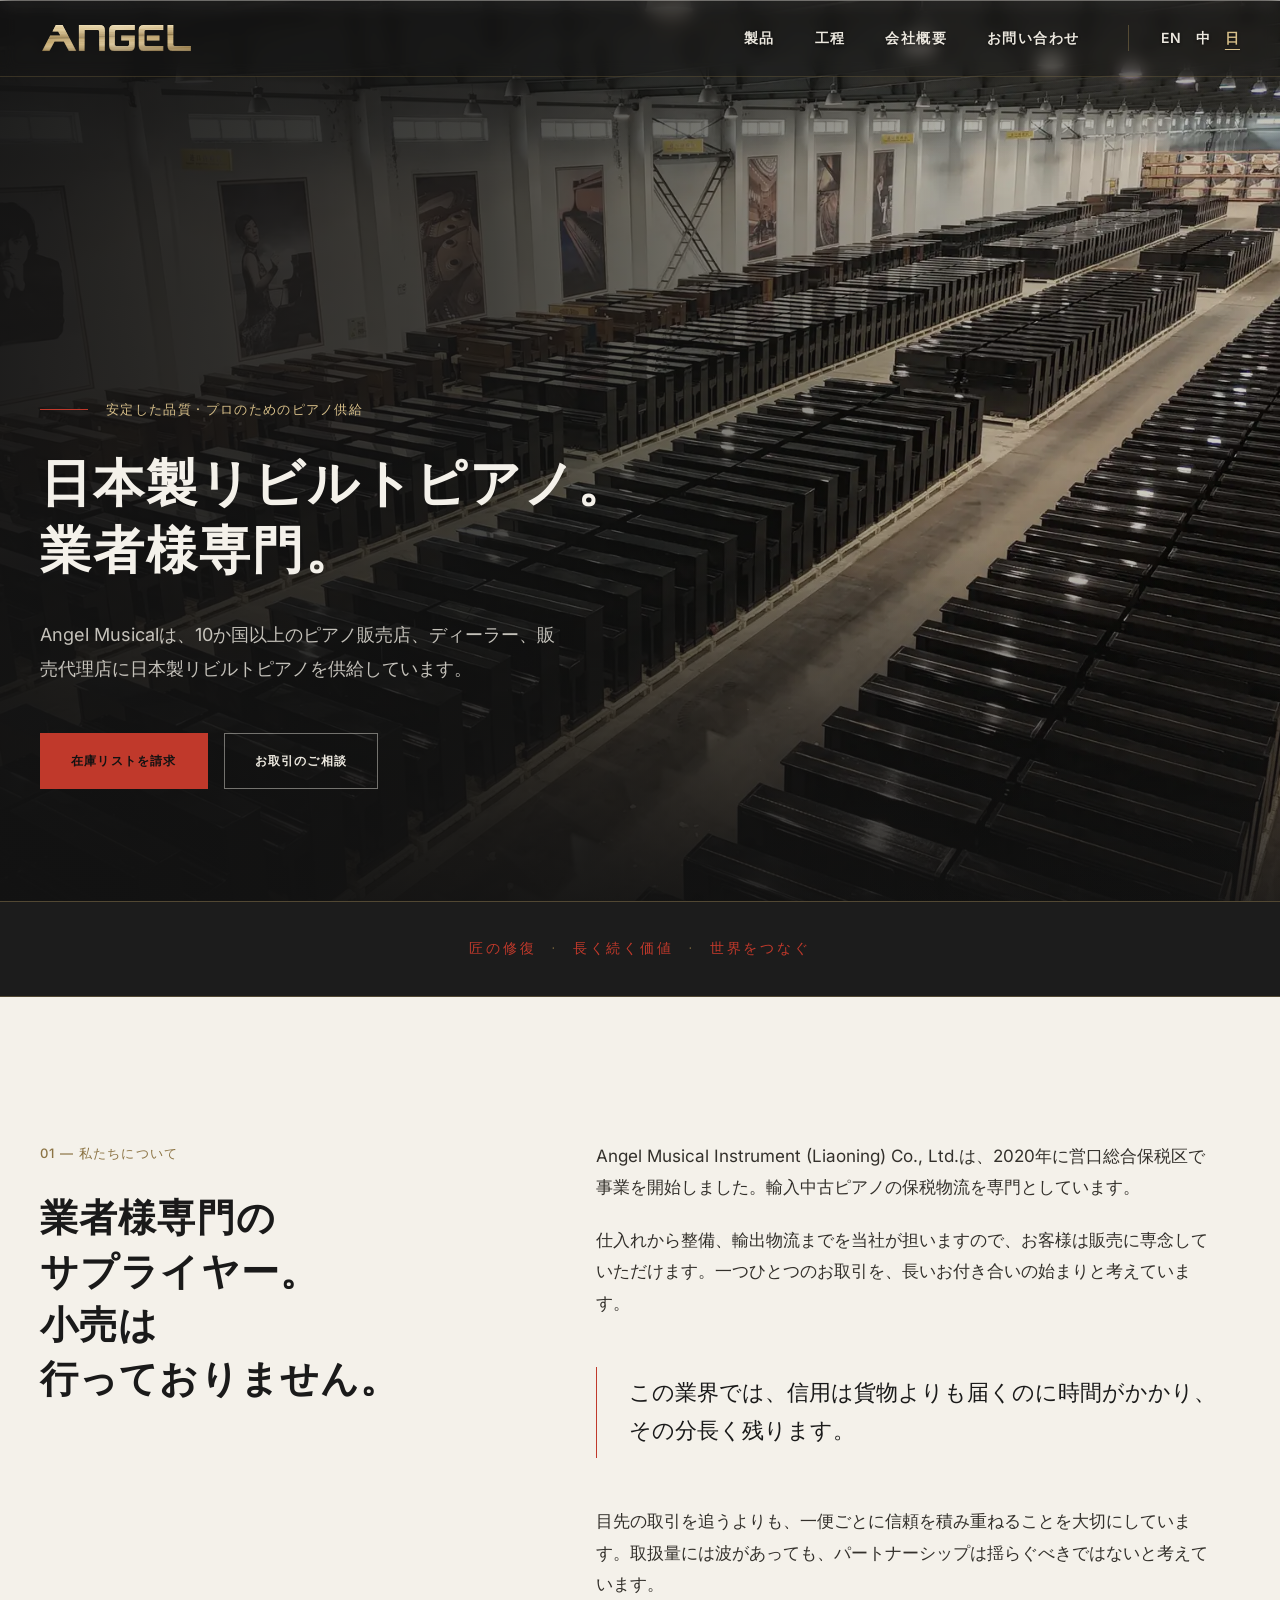
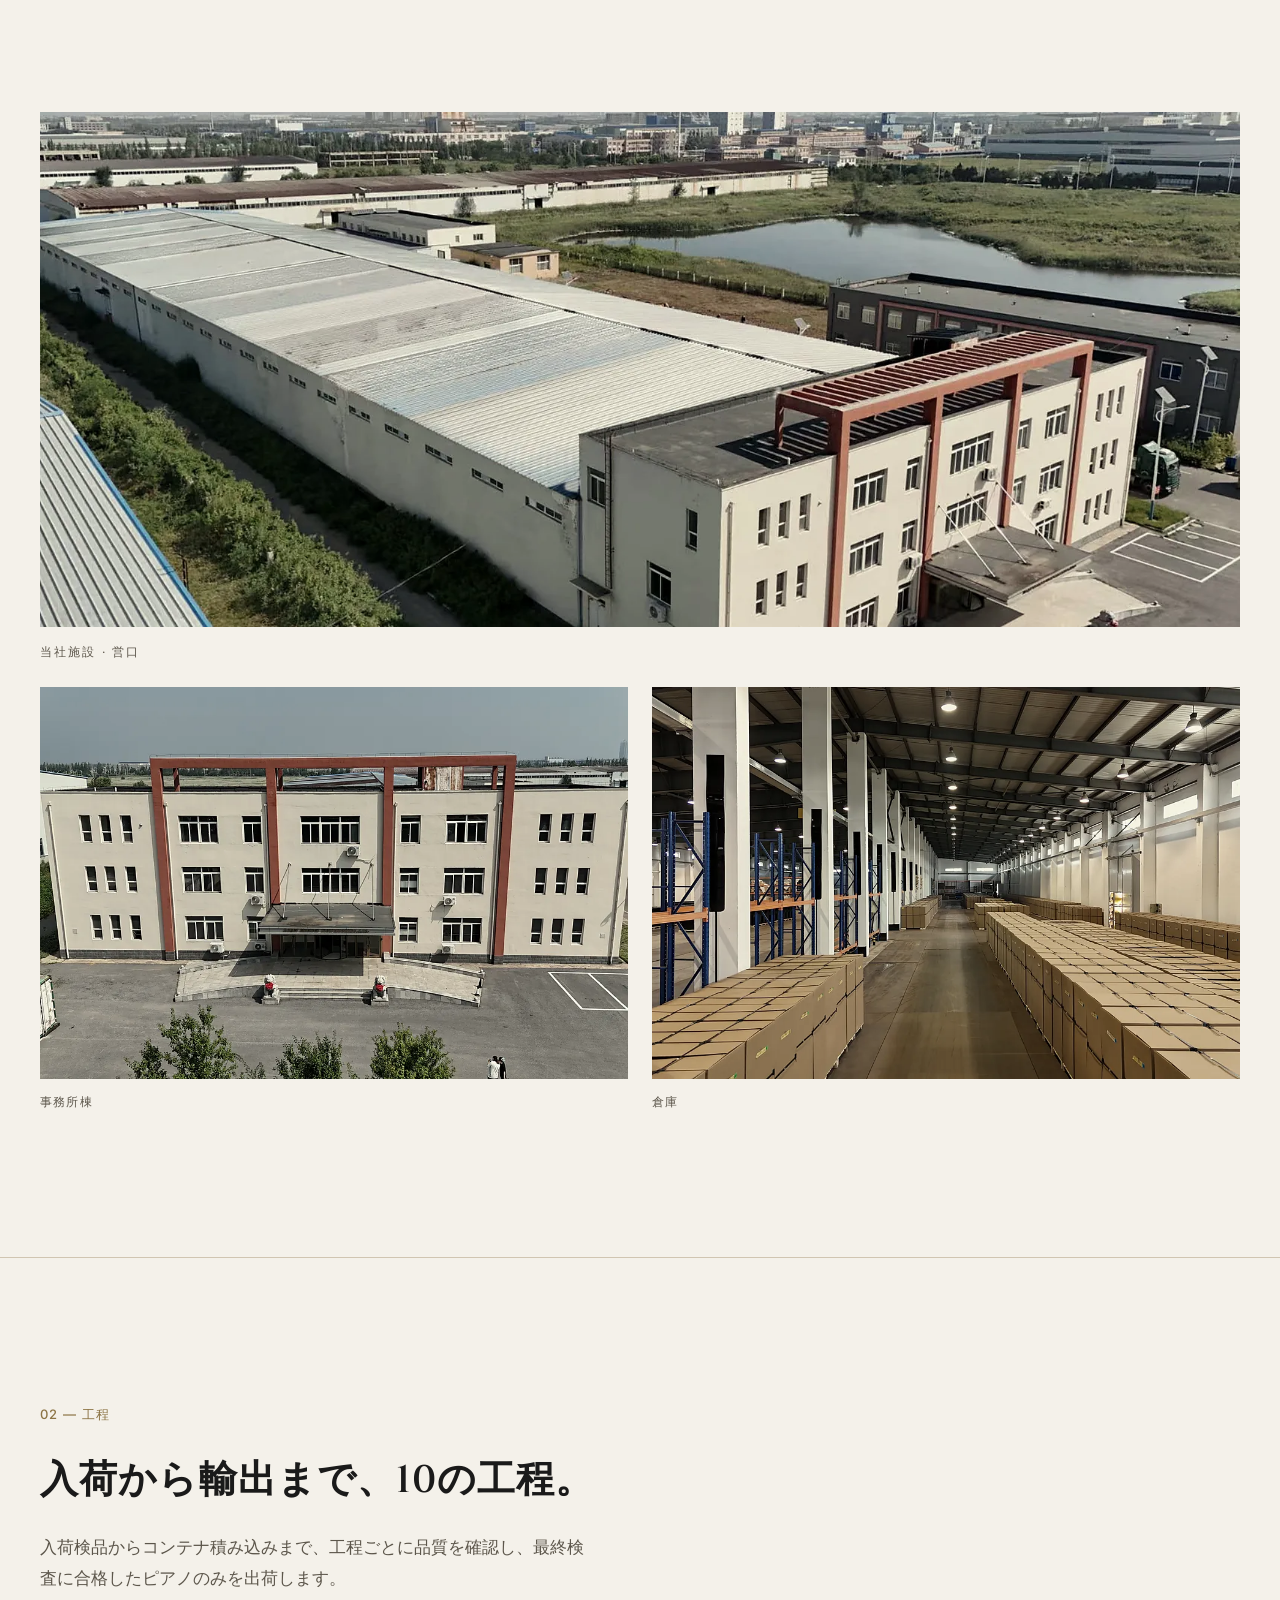
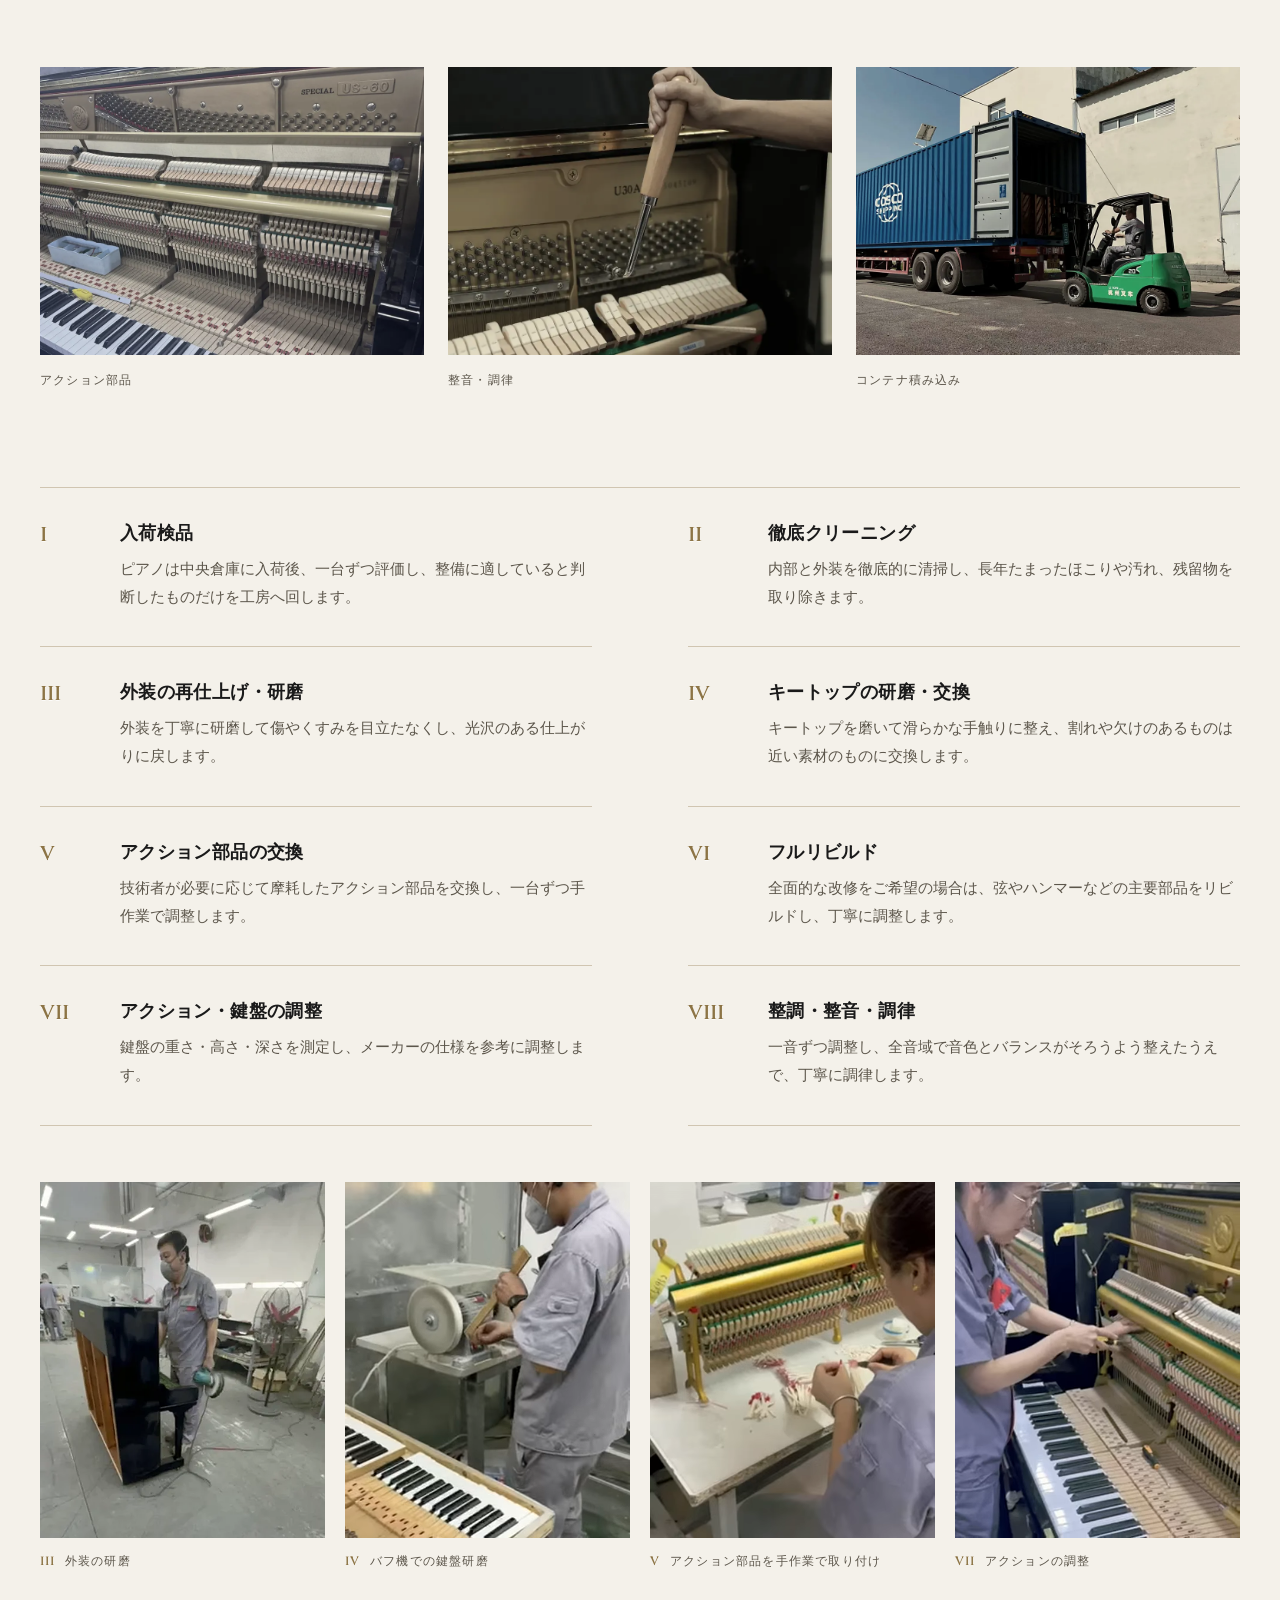
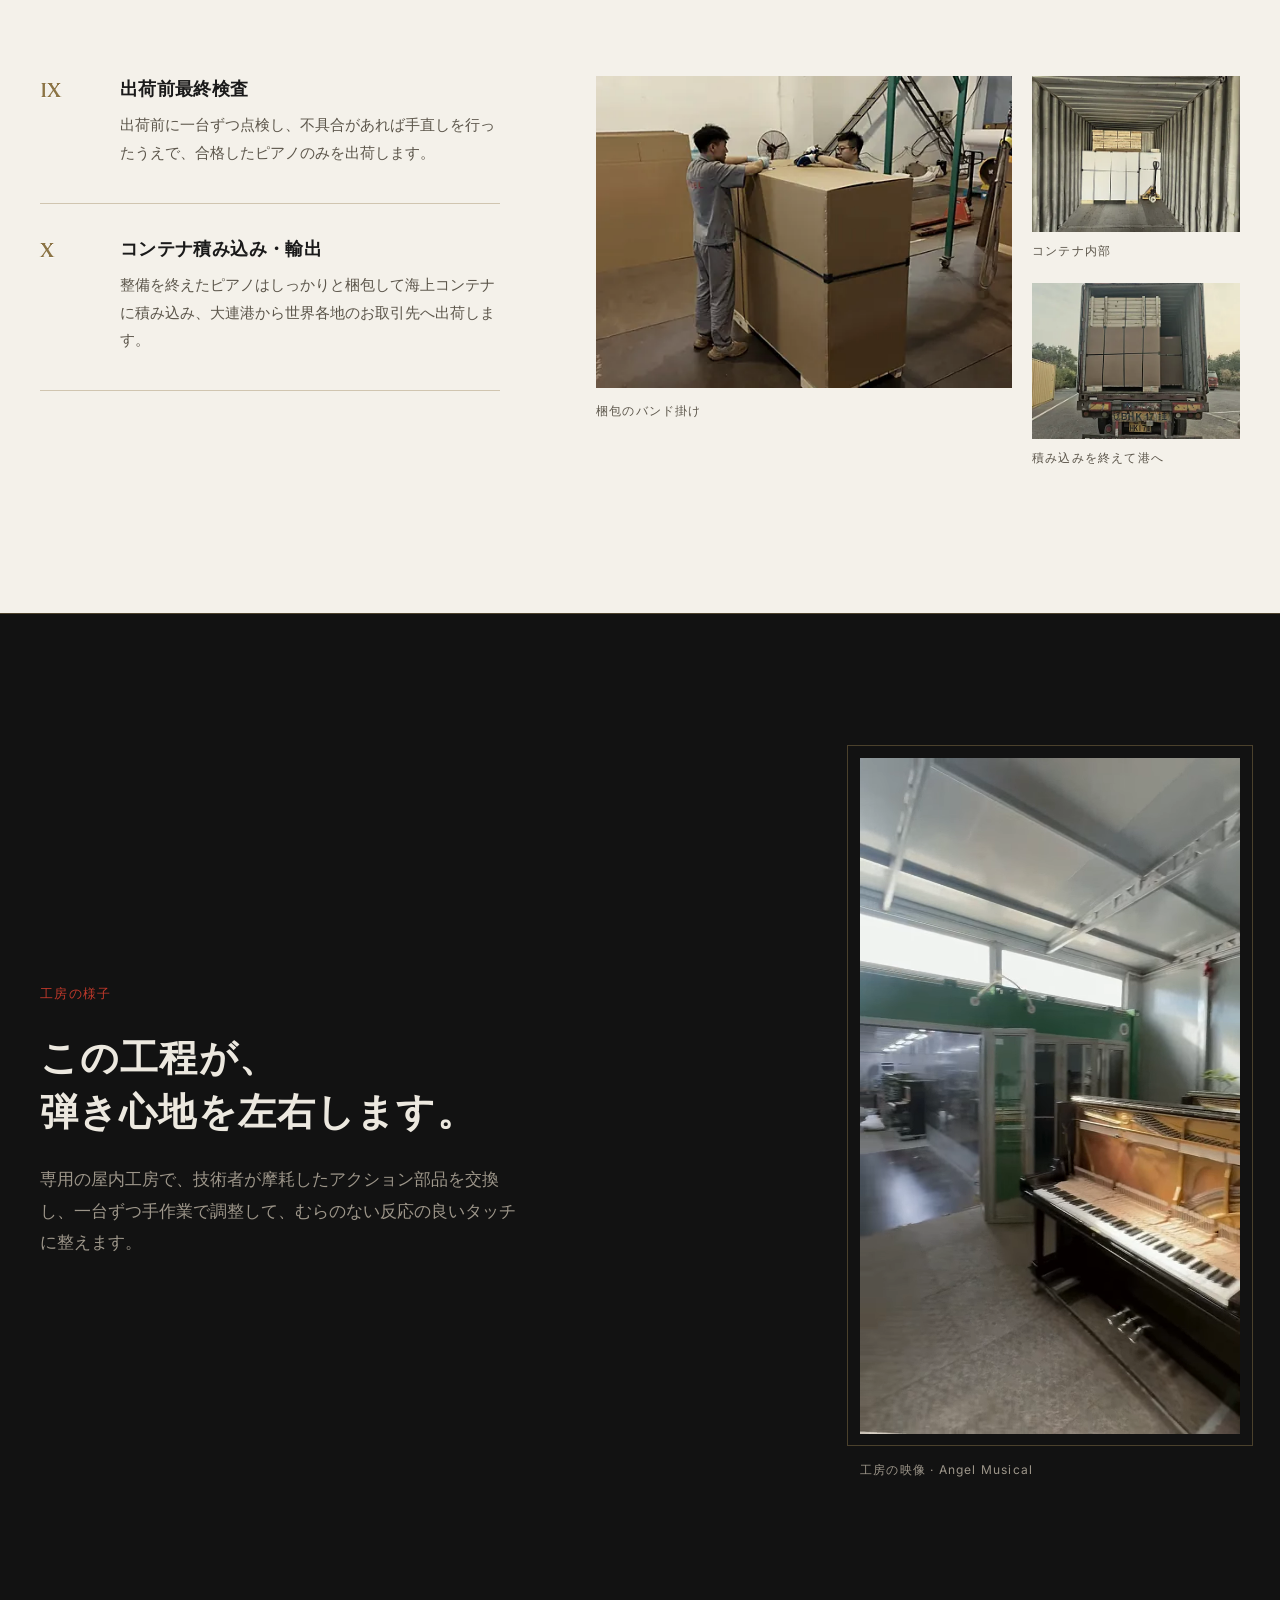
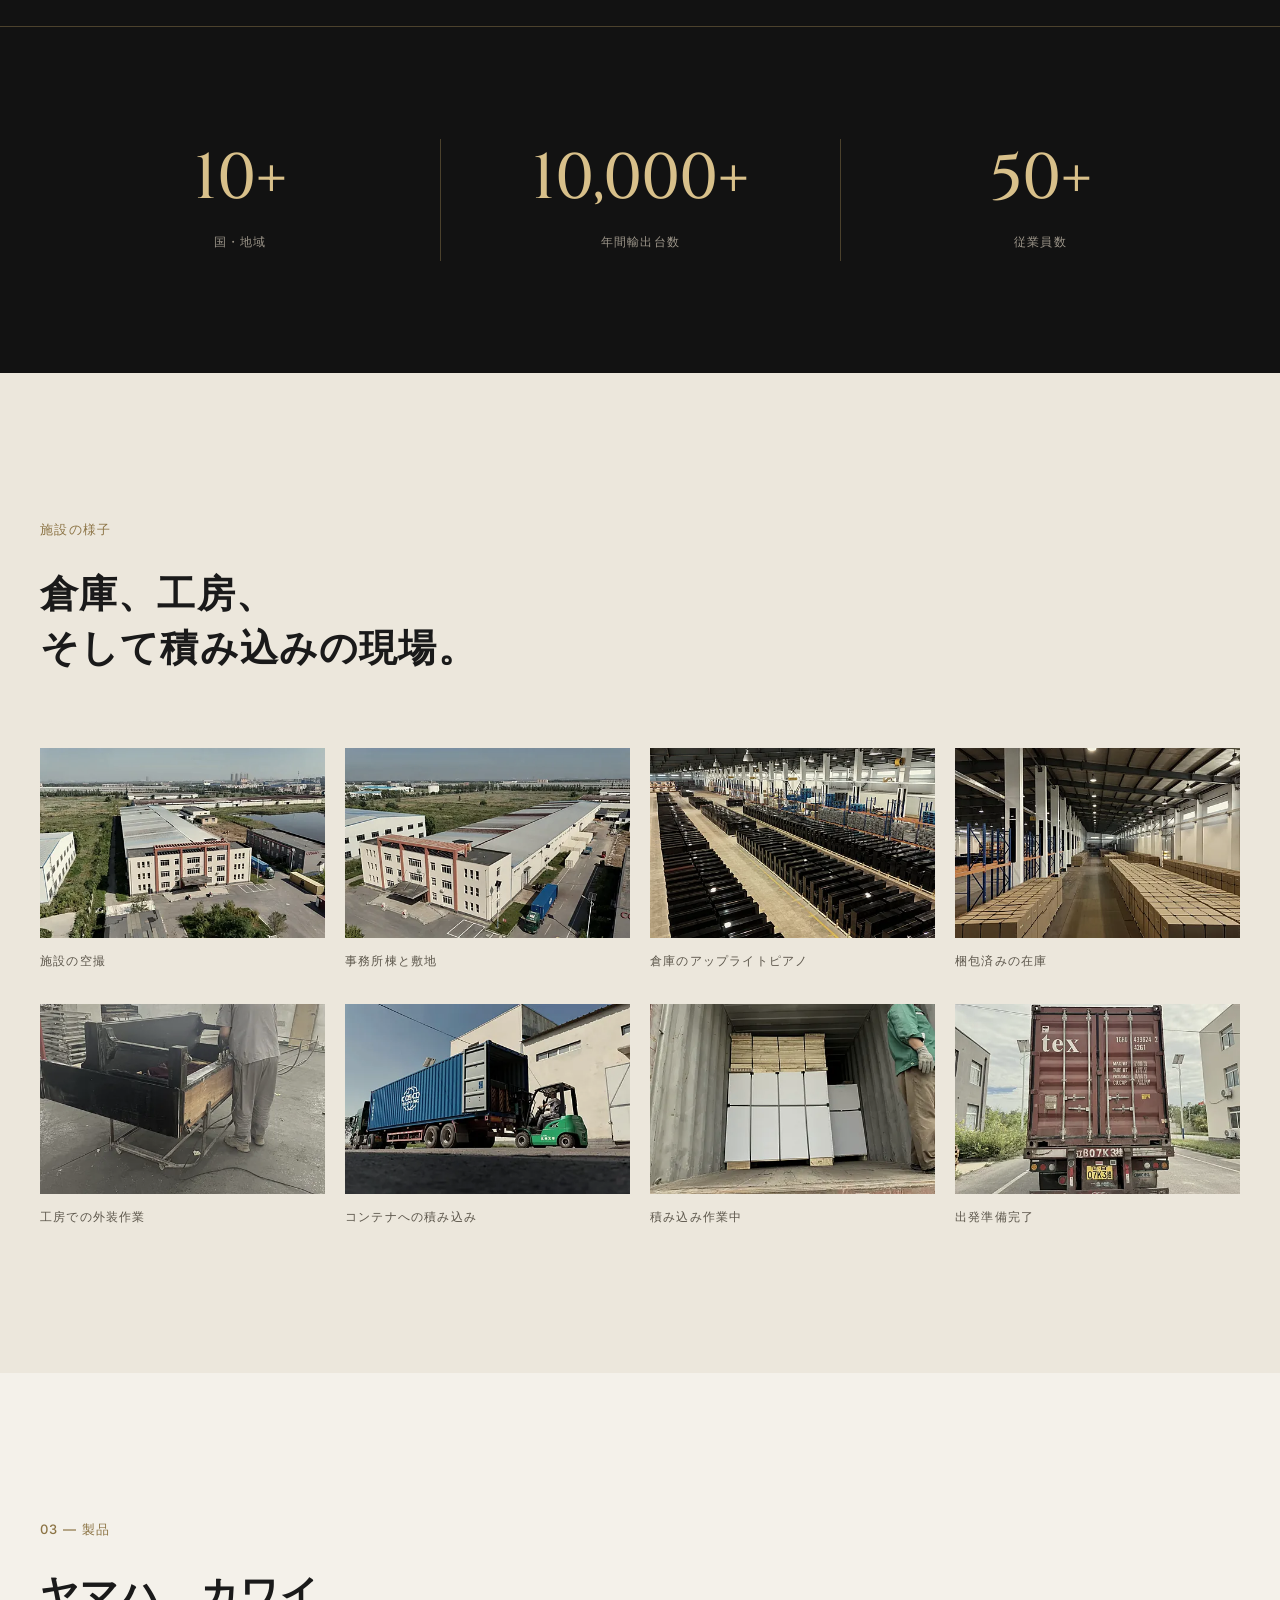
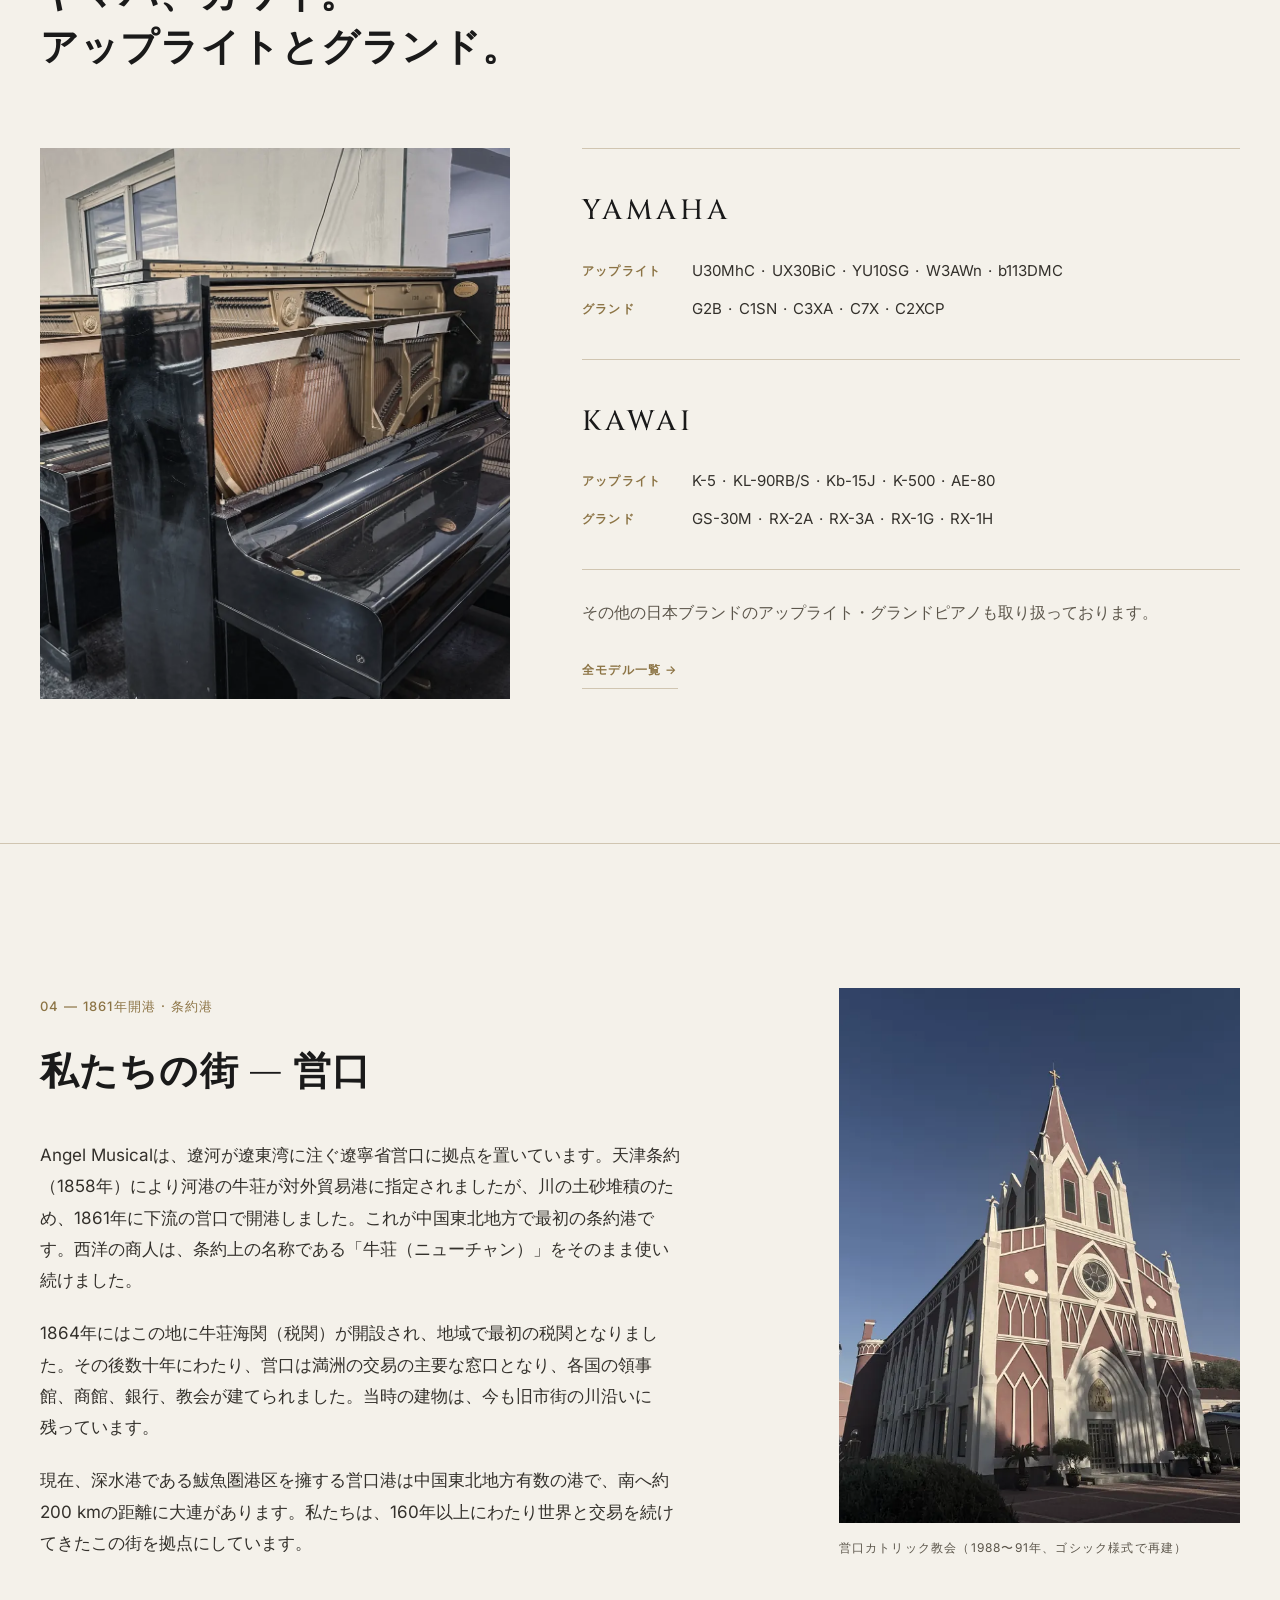
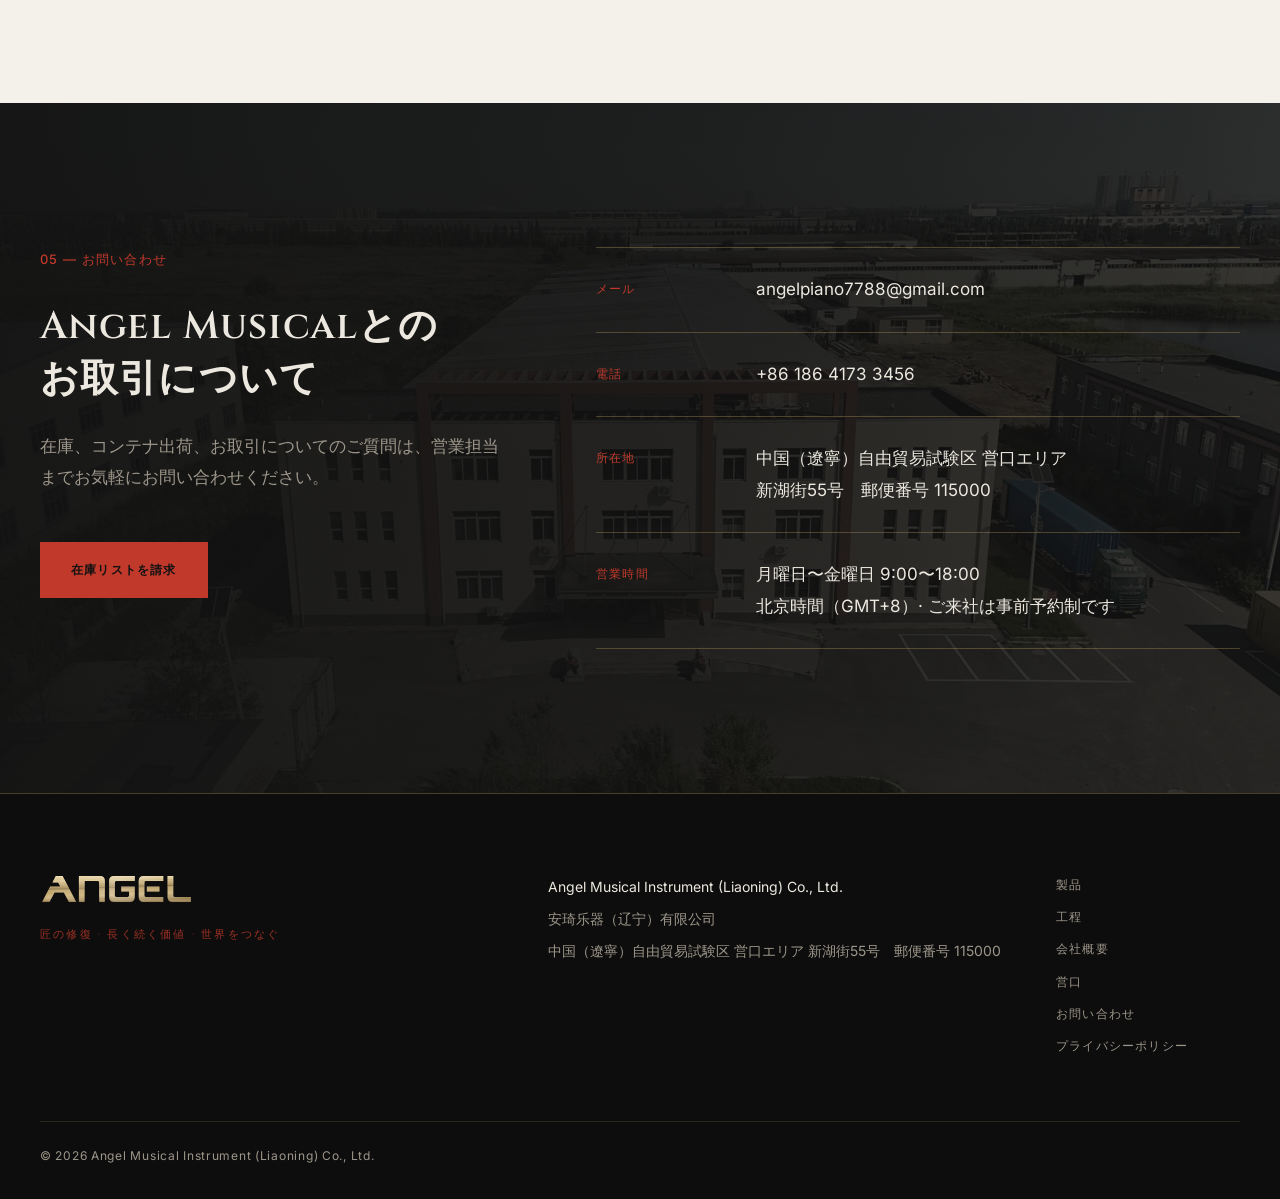
==== commit 6cf4fb7c: "Oct 23 update: logo, nav, header, photos, gallery, workshop clips, copy & zh/ja polish Co-authored-b" ====
--- a/ja/index.html
+++ b/ja/index.html
@@ -23,7 +23,7 @@
   <!-- 浏览器标签页标题 + 搜索引擎显示的标题 -->
   <title>Angel Musical — 業者様向け 日本製リビルトピアノ</title>
   <!-- 搜索引擎结果里显示的简介（用的是现网站和资料表里的真实文案） -->
-  <meta name="description" content="Angel Musicalは、10か国以上のピアノ販売店・ディーラー・ディストリビューターに日本製リビルトピアノを供給しています。業者様専用です。">
+  <meta name="description" content="Angel Musicalは、10か国以上のピアノ販売店・ディーラー・販売代理店に日本製リビルトピアノを供給しています。業者様向けの卸売専門です。">
 
   <!-- 多语言版本声明（hreflang）：告诉搜索引擎这三个页面是同一内容的不同语言版本。
        x-default = 默认版本（英文）。注意：angelmusical.com 域名还没绑定到新网站，绑定后即生效 -->
@@ -57,9 +57,11 @@
   <header class="site-header">
     <div class="container header-inner">
 
-      <!-- Logo：点击回到首页。页头和页脚用的是同一个文件，保证全站统一 -->
+      <!-- Logo：点击回到首页。页头和页脚用的是同一个文件，保证全站统一
+           （2026-10-23 换成 Option A 几何钛金字标；文字已转成轮廓路径，任何电脑上显示都一样。
+            width/height 按 Option A 的比例 1770:348 写成 153×30，防止加载时页面跳动） -->
       <a class="brand" href="index.html" aria-label="Angel Musical — ホーム">
-        <img src="../images/logo-angel-gold.svg" alt="ANGEL" width="161" height="30">
+        <img src="../images/logo-angel-gold.svg" alt="ANGEL" width="153" height="30">
       </a>
 
       <!-- 主导航：# 开头的链接会跳到本页对应的区块 -->
@@ -91,14 +93,14 @@
     <section class="hero">
       <div class="container hero-inner">
         <!-- 小标题（资料表首页文案） -->
-        <p class="eyebrow">安定した品質と、プロフェッショナルなピアノ供給。</p>
+        <p class="eyebrow">安定した品質 · プロのためのピアノ供給</p>
 
         <!-- 主标题：整页唯一的 h1，搜索引擎最看重 -->
         <h1 class="hero-title">日本製<wbr>リビルトピアノ。<br>業者様<wbr>専門。</h1>
 
         <!-- 副标题（现网站 About 页文案） -->
         <p class="hero-lead">
-          Angel Musicalは、10か国以上のピアノ販売店、ディーラー、ディストリビューターに日本製リビルトピアノを供給しています。
+          Angel Musicalは、10か国以上のピアノ販売店、ディーラー、販売代理店に日本製リビルトピアノを供給しています。
         </p>
 
         <!-- 两个按钮：都跳到页面底部的联系区 -->
@@ -132,19 +134,19 @@
 
         <div class="prose">
           <p>
-            Angel Musical Instrument (Liaoning) Co., Ltd.は、2020年に営口総合保税区で事業を開始し、輸入中古ピアノの保税物流を専門としております。
+            Angel Musical Instrument (Liaoning) Co., Ltd.は、2020年に営口総合保税区で事業を開始しました。輸入中古ピアノの保税物流を専門としています。
           </p>
           <p>
-            仕入れから整備、輸出物流までを当社が担いますので、お客様は販売に専念していただけます。一つひとつのお取引を、長くお付き合いいただくための関係と考えております。
+            仕入れから整備、輸出物流までを当社が担いますので、お客様は販売に専念していただけます。一つひとつのお取引を、長いお付き合いの始まりと考えています。
           </p>
 
           <!-- 引言：用细金线和衬线字体突出公司理念 -->
           <blockquote class="quote">
-            <p>この業界では、信用は貨物よりもゆっくりと届き、そして長く残ります。</p>
+            <p>この業界では、信用は貨物よりも届くのに時間がかかり、その分長く残ります。</p>
           </blockquote>
 
           <p>
-            目先の取引を追うよりも、一便ごとに信頼を積み重ねることを大切にしています。取扱量は変わっても、パートナーシップは変わるべきではありません。
+            目先の取引を追うよりも、一便ごとに信頼を積み重ねることを大切にしています。取扱量には波があっても、パートナーシップは揺らぐべきではないと考えています。
           </p>
         </div>
 
@@ -156,21 +158,41 @@
           <img src="../images/about-facility.webp" alt="営口にあるAngel Musicalの施設の空撮" width="1600" height="686" loading="lazy">
           <figcaption>当社施設 · 営口</figcaption>
         </figure>
+
+        <!-- 2026-10-23 新增：两张并排小图（办公楼正面 + 仓库）。
+             srcset = 同一张图的两个尺寸，sizes = 告诉浏览器图片大约显示多宽，浏览器自己挑最合适的那张 -->
+        <div class="photo-pair">
+          <figure>
+            <img src="../images/gallery/about-front-960.webp"
+                 srcset="../images/gallery/about-front-480.webp 480w, ../images/gallery/about-front-960.webp 960w"
+                 sizes="(max-width: 960px) 100vw, 580px"
+                 alt="Angel Musical 事務所棟の正面" width="960" height="640" loading="lazy" decoding="async">
+            <figcaption>事務所棟</figcaption>
+          </figure>
+          <figure>
+            <img src="../images/gallery/about-warehouse-960.webp"
+                 srcset="../images/gallery/about-warehouse-480.webp 480w, ../images/gallery/about-warehouse-960.webp 960w"
+                 sizes="(max-width: 960px) 100vw, 580px"
+                 alt="梱包済みの段ボールが並ぶ倉庫の通路" width="960" height="640" loading="lazy" decoding="async">
+            <figcaption>倉庫</figcaption>
+          </figure>
+        </div>
       </div>
     </section>
 
     <!-- ===============================================================
          5. 十道工序 The 10-step process（文案来自现网站 Services 页）
          上面 3 张工艺照片，下面是编号列表 <ol>
+         2026-10-23：文案改为克制、真实的说法（不写无法保证的精度数字，如“0.01 mm 公差”，也不用“每一台/完美/镜面”等绝对化用语）
          =============================================================== -->
     <section class="section section-light section-border" id="process">
       <div class="container">
 
         <div class="section-head section-head-wide">
           <p class="section-no">02 — 工程</p>
-          <h2 class="section-title">10の工程を、<wbr>すべてのピアノに。</h2>
+          <h2 class="section-title">入荷から輸出まで、<wbr>10の工程。</h2>
           <p class="section-intro">
-            入荷検品からコンテナ積み込みまで、各工程で品質検査を行い、合格したピアノのみを出荷いたします。
+            入荷検品からコンテナ積み込みまで、工程ごとに品質を確認し、最終検査に合格したピアノのみを出荷します。
           </p>
         </div>
 
@@ -194,45 +216,114 @@
         <ol class="steps">
           <li>
             <h3>入荷検品</h3>
-            <p>ピアノは中央倉庫に入荷後、一台ずつ専門的な評価を受けます。新品に近い状態まで整備できるピアノのみが工房に入ります。</p>
+            <p>ピアノは中央倉庫に入荷後、一台ずつ評価し、整備に適していると判断したものだけを工房へ回します。</p>
           </li>
           <li>
             <h3>徹底クリーニング</h3>
             <p>内部と外装を徹底的に清掃し、長年たまったほこりや汚れ、残留物を取り除きます。</p>
           </li>
           <li>
-            <h3>外装の再仕上げ・鏡面研磨</h3>
-            <p>細やかな研磨とポリッシュで傷やくすみを取り除き、鏡面に仕上げます。</p>
-          </li>
-          <li>
-            <h3>鍵盤表面の研磨・交換</h3>
-            <p>鍵盤表面を象牙のような滑らかな手触りに磨き上げ、ひび割れや損傷のあるものは適合する素材で交換します。</p>
+            <h3>外装の再仕上げ・研磨</h3>
+            <p>外装を丁寧に研磨して傷やくすみを目立たなくし、光沢のある仕上がりに戻します。</p>
+          </li>
+          <li>
+            <h3>キートップの研磨・交換</h3>
+            <p>キートップを磨いて滑らかな手触りに整え、割れや欠けのあるものは近い素材のものに交換します。</p>
           </li>
           <li>
             <h3>アクション部品の交換</h3>
-            <p>技術者が内部のアクション部品を交換・調整します。すべての部品が0.01&nbsp;mmの公差を満たす必要があります。</p>
+            <p>技術者が必要に応じて摩耗したアクション部品を交換し、一台ずつ手作業で調整します。</p>
           </li>
           <li>
             <h3>フルリビルド</h3>
-            <p>全面的なアップグレードをご希望のお客様には、弦やハンマーなどの主要部品を再生し、精密に調整いたします。</p>
-          </li>
-          <li>
-            <h3>アクション調整・鍵盤調整</h3>
-            <p>鍵盤の重さ・高さ・深さを測定し、メーカー出荷時の仕様に合わせて調整します。</p>
+            <p>全面的な改修をご希望の場合は、弦やハンマーなどの主要部品をリビルドし、丁寧に調整します。</p>
+          </li>
+          <li>
+            <h3>アクション・鍵盤の調整</h3>
+            <p>鍵盤の重さ・高さ・深さを測定し、メーカーの仕様を参考に調整します。</p>
           </li>
           <li>
             <h3>整調・整音・調律</h3>
-            <p>一音ずつ調整して全音域で均一な音色とバランスを整え、最後に精密な調律を行います。</p>
-          </li>
-          <li>
-            <h3>出荷前最終検査</h3>
-            <p>すべての部品を確認します。不具合があれば再作業を行い、合格したピアノのみを出荷いたします。</p>
-          </li>
-          <li>
-            <h3>コンテナ積み込み・輸出</h3>
-            <p>整備済みのピアノは専門的に梱包して海上コンテナに積み込み、大連港から世界各地のパートナーへ出荷いたします。</p>
+            <p>一音ずつ調整し、全音域で音色とバランスがそろうよう整えたうえで、丁寧に調律します。</p>
           </li>
         </ol>
+
+        <!-- 2026-10-23 新增：车间短视频 / 截图，对应上面的第 III、IV、V、VII 步。
+             视频都是静音循环的小文件（每段 1 MB 以内），先只显示封面图，
+             滚动到附近才由 js/clips.js 加载；手机上自动换成更小的版本；
+             访客开启"减少动态效果"时只显示封面图，不播放。 -->
+        <div class="clip-row">
+          <figure>
+            <img src="../images/clips/still-polishing.webp" alt="オービタルポリッシャーで黒いアップライトピアノの外装を磨く技術者" width="480" height="600" loading="lazy" decoding="async">
+            <figcaption><span class="clip-no">III</span>外装の研磨</figcaption>
+          </figure>
+          <figure>
+            <video class="clip-video" muted loop playsinline preload="none"
+                   poster="../images/clips/clip-keys-poster.webp" width="480" height="600"
+                   aria-label="工房の映像：バフ機で鍵盤を磨く技術者">
+              <source data-src="../video/clip-keys.webm" data-src-mobile="../video/clip-keys-m.webm" type="video/webm">
+              <source data-src="../video/clip-keys.mp4" data-src-mobile="../video/clip-keys-m.mp4" type="video/mp4">
+            </video>
+            <figcaption><span class="clip-no">IV</span>バフ機での鍵盤研磨</figcaption>
+          </figure>
+          <figure>
+            <video class="clip-video" muted loop playsinline preload="none"
+                   poster="../images/clips/clip-action-poster.webp" width="480" height="600"
+                   aria-label="工房の映像：アクションの小部品を手作業で取り付ける技術者">
+              <source data-src="../video/clip-action.webm" data-src-mobile="../video/clip-action-m.webm" type="video/webm">
+              <source data-src="../video/clip-action.mp4" data-src-mobile="../video/clip-action-m.mp4" type="video/mp4">
+            </video>
+            <figcaption><span class="clip-no">V</span>アクション部品を手作業で取り付け</figcaption>
+          </figure>
+          <figure>
+            <video class="clip-video" muted loop playsinline preload="none"
+                   poster="../images/clips/clip-regulation-poster.webp" width="480" height="600"
+                   aria-label="工房の映像：アップライトピアノのアクションを調整する技術者">
+              <source data-src="../video/clip-regulation.webm" data-src-mobile="../video/clip-regulation-m.webm" type="video/webm">
+              <source data-src="../video/clip-regulation.mp4" data-src-mobile="../video/clip-regulation-m.mp4" type="video/mp4">
+            </video>
+            <figcaption><span class="clip-no">VII</span>アクションの調整</figcaption>
+          </figure>
+        </div>
+
+        <!-- 2026-10-23 新增：第 IX–X 步（终检、包装、装柜）单独一块：左边文字，右边 3 张包装/装柜照片。
+             第二个 <ol> 加了 class="steps-tail"，CSS 里让它的编号从 IX 接着往下数 -->
+        <div class="pack-block">
+          <ol class="steps steps-tail">
+            <li>
+              <h3>出荷前最終検査</h3>
+              <p>出荷前に一台ずつ点検し、不具合があれば手直しを行ったうえで、合格したピアノのみを出荷します。</p>
+            </li>
+            <li>
+              <h3>コンテナ積み込み・輸出</h3>
+              <p>整備を終えたピアノはしっかりと梱包して海上コンテナに積み込み、大連港から世界各地のお取引先へ出荷します。</p>
+            </li>
+          </ol>
+
+          <div class="pack-photos">
+            <figure class="pack-main">
+              <img src="../images/gallery/pack-strapping-800.webp"
+                   srcset="../images/gallery/pack-strapping-480.webp 480w, ../images/gallery/pack-strapping-800.webp 800w"
+                   sizes="(max-width: 960px) 100vw, 440px"
+                   alt="パレット上のピアノ用段ボール梱包にバンドを掛ける Angel Musical のスタッフ2名" width="800" height="600" loading="lazy" decoding="async">
+              <figcaption>梱包のバンド掛け</figcaption>
+            </figure>
+            <figure>
+              <img src="../images/gallery/pack-container-800.webp"
+                   srcset="../images/gallery/pack-container-480.webp 480w, ../images/gallery/pack-container-800.webp 800w"
+                   sizes="(max-width: 960px) 50vw, 220px"
+                   alt="コンテナ内に積まれた梱包済みのピアノ" width="800" height="600" loading="lazy" decoding="async">
+              <figcaption>コンテナ内部</figcaption>
+            </figure>
+            <figure>
+              <img src="../images/gallery/pack-truck-800.webp"
+                   srcset="../images/gallery/pack-truck-480.webp 480w, ../images/gallery/pack-truck-800.webp 800w"
+                   sizes="(max-width: 960px) 50vw, 220px"
+                   alt="積み込みを終え、扉が開いたトラックのコンテナ" width="800" height="600" loading="lazy" decoding="async">
+              <figcaption>積み込みを終えて港へ</figcaption>
+            </figure>
+          </div>
+        </div>
 
       </div>
     </section>
@@ -252,9 +343,9 @@
 
         <div class="craft-text">
           <p class="section-no">工房の様子</p>
-          <h2 class="section-title">この工程が、<br>演奏性を<wbr>決めます。</h2>
+          <h2 class="section-title">この工程が、<br>弾き心地を<wbr>左右します。</h2>
           <p class="section-intro">
-            専用の屋内作業場で、技術者が内部のアクション部品を交換・調整します。すべての部品を0.01&nbsp;mmの公差に収め、反応が良く弾きやすいタッチに仕上げます。
+            専用の屋内工房で、技術者が摩耗したアクション部品を交換し、一台ずつ手作業で調整して、むらのない反応の良いタッチに整えます。
           </p>
         </div>
 
@@ -295,6 +386,96 @@
     </section>
 
     <!-- ===============================================================
+         6b. 相册 Gallery（2026-10-23 新增：厂区、仓库、车间、装柜的实拍照片）
+         - 每张小图都是一个链接，指向大图（1600 宽）。没有 JavaScript 时点击 = 直接打开大图。
+         - js/gallery.js 会把点击改成"在页面里弹出大图"（灯箱），可以左右切换、按 Esc 关闭。
+         - data-label-* = 灯箱按钮的读屏文字，中日文版会被替换成对应语言
+         =============================================================== -->
+    <section class="section section-light gallery" id="gallery" aria-label="写真ギャラリー"
+             data-label-close="閉じる" data-label-prev="前の写真" data-label-next="次の写真">
+      <div class="container">
+        <div class="section-head section-head-wide">
+          <p class="section-no">施設の様子</p>
+          <h2 class="section-title">倉庫、工房、<br>そして積み込みの現場。</h2>
+        </div>
+        <ul class="gallery-grid">
+          <li>
+            <a class="g-item" href="../images/gallery/g-aerial-lake-1600.webp">
+              <img src="../images/gallery/g-aerial-lake-960.webp"
+                   srcset="../images/gallery/g-aerial-lake-480.webp 480w, ../images/gallery/g-aerial-lake-960.webp 960w"
+                   sizes="(max-width: 960px) 50vw, 300px"
+                   alt="池のそばに建つ工場棟の空撮" width="960" height="640" loading="lazy" decoding="async">
+            </a>
+            <p class="g-cap">施設の空撮</p>
+          </li>
+          <li>
+            <a class="g-item" href="../images/gallery/g-aerial-site-1600.webp">
+              <img src="../images/gallery/g-aerial-site-960.webp"
+                   srcset="../images/gallery/g-aerial-site-480.webp 480w, ../images/gallery/g-aerial-site-960.webp 960w"
+                   sizes="(max-width: 960px) 50vw, 300px"
+                   alt="事務所棟と敷地の空撮" width="960" height="640" loading="lazy" decoding="async">
+            </a>
+            <p class="g-cap">事務所棟と敷地</p>
+          </li>
+          <li>
+            <a class="g-item" href="../images/gallery/g-warehouse-uprights-1600.webp">
+              <img src="../images/gallery/g-warehouse-uprights-960.webp"
+                   srcset="../images/gallery/g-warehouse-uprights-480.webp 480w, ../images/gallery/g-warehouse-uprights-960.webp 960w"
+                   sizes="(max-width: 960px) 50vw, 300px"
+                   alt="倉庫に並ぶアップライトピアノ" width="960" height="640" loading="lazy" decoding="async">
+            </a>
+            <p class="g-cap">倉庫のアップライトピアノ</p>
+          </li>
+          <li>
+            <a class="g-item" href="../images/gallery/g-warehouse-cartons-1600.webp">
+              <img src="../images/gallery/g-warehouse-cartons-960.webp"
+                   srcset="../images/gallery/g-warehouse-cartons-480.webp 480w, ../images/gallery/g-warehouse-cartons-960.webp 960w"
+                   sizes="(max-width: 960px) 50vw, 300px"
+                   alt="倉庫に並ぶ梱包済みの段ボール" width="960" height="640" loading="lazy" decoding="async">
+            </a>
+            <p class="g-cap">梱包済みの在庫</p>
+          </li>
+          <li>
+            <a class="g-item" href="../images/gallery/g-workshop-1600.webp">
+              <img src="../images/gallery/g-workshop-960.webp"
+                   srcset="../images/gallery/g-workshop-480.webp 480w, ../images/gallery/g-workshop-960.webp 960w"
+                   sizes="(max-width: 960px) 50vw, 300px"
+                   alt="工房でピアノの外装を手入れする技術者" width="960" height="640" loading="lazy" decoding="async">
+            </a>
+            <p class="g-cap">工房での外装作業</p>
+          </li>
+          <li>
+            <a class="g-item" href="../images/gallery/g-forklift-1600.webp">
+              <img src="../images/gallery/g-forklift-960.webp"
+                   srcset="../images/gallery/g-forklift-480.webp 480w, ../images/gallery/g-forklift-960.webp 960w"
+                   sizes="(max-width: 960px) 50vw, 300px"
+                   alt="トラックの青いコンテナにフォークリフトで積み込む様子" width="960" height="640" loading="lazy" decoding="async">
+            </a>
+            <p class="g-cap">コンテナへの積み込み</p>
+          </li>
+          <li>
+            <a class="g-item" href="../images/gallery/g-container-loaded-1600.webp">
+              <img src="../images/gallery/g-container-loaded-960.webp"
+                   srcset="../images/gallery/g-container-loaded-480.webp 480w, ../images/gallery/g-container-loaded-960.webp 960w"
+                   sizes="(max-width: 960px) 50vw, 300px"
+                   alt="コンテナ内の梱包済みピアノと、そばに立つ作業員" width="960" height="640" loading="lazy" decoding="async">
+            </a>
+            <p class="g-cap">積み込み作業中</p>
+          </li>
+          <li>
+            <a class="g-item" href="../images/gallery/g-container-truck-1600.webp">
+              <img src="../images/gallery/g-container-truck-960.webp"
+                   srcset="../images/gallery/g-container-truck-480.webp 480w, ../images/gallery/g-container-truck-960.webp 960w"
+                   sizes="(max-width: 960px) 50vw, 300px"
+                   alt="門の前に停まる、扉を閉めたコンテナトラック" width="960" height="640" loading="lazy" decoding="async">
+            </a>
+            <p class="g-cap">出発準備完了</p>
+          </li>
+        </ul>
+      </div>
+    </section>
+
+    <!-- ===============================================================
          7. 品牌 Brands（型号来自现网站 Products 页）
          左：照片；右：两个品牌卡片
          =============================================================== -->
@@ -330,7 +511,7 @@
             <p class="brands-note">その他の日本ブランドのアップライト・グランドピアノも取り扱っております。</p>
 
             <!-- TODO：产品页还没做，做好后链接到 products.html -->
-            <a class="text-link" href="../products.html">全モデルを見る <span aria-hidden="true">→</span></a>
+            <a class="text-link" href="../products.html">全モデル一覧 <span aria-hidden="true">→</span></a>
           </div>
         </div>
 
@@ -352,13 +533,13 @@
 
           <div class="prose city-prose">
             <p>
-              Angel Musicalは、遼河が遼東湾に注ぐ遼寧省営口に拠点を置いています。天津条約（1858年）により河港の牛荘が対外貿易港に指定されましたが、川の土砂堆積のため、1861年に下流の営口で開港しました。中国東北地方で最初の条約港です。西洋の商人は、条約上の名称である「牛荘（ニューチャン）」をそのまま使い続けました。
+              Angel Musicalは、遼河が遼東湾に注ぐ遼寧省営口に拠点を置いています。天津条約（1858年）により河港の牛荘が対外貿易港に指定されましたが、川の土砂堆積のため、1861年に下流の営口で開港しました。これが中国東北地方で最初の条約港です。西洋の商人は、条約上の名称である「牛荘（ニューチャン）」をそのまま使い続けました。
             </p>
             <p>
               1864年にはこの地に牛荘海関（税関）が開設され、地域で最初の税関となりました。その後数十年にわたり、営口は満洲の交易の主要な窓口となり、各国の領事館、商館、銀行、教会が建てられました。当時の建物は、今も旧市街の川沿いに残っています。
             </p>
             <p>
-              現在、深水港である鮁魚圏港区を擁する営口港は中国東北地方有数の港で、南へ約200&nbsp;kmの距離に大連があります。160年以上にわたり世界と交易を続けてきたこの街で、私たちは仕事をしています。
+              現在、深水港である鮁魚圏港区を擁する営口港は中国東北地方有数の港で、南へ約200&nbsp;kmの距離に大連があります。私たちは、160年以上にわたり世界と交易を続けてきたこの街を拠点にしています。
             </p>
           </div>
         </div>
@@ -420,7 +601,7 @@
   <footer class="site-footer">
     <div class="container footer-inner">
       <div class="footer-brand">
-        <img src="../images/logo-angel-gold.svg" alt="ANGEL" width="161" height="30" loading="lazy">
+        <img src="../images/logo-angel-gold.svg" alt="ANGEL" width="153" height="30" loading="lazy">
         <p class="footer-tagline">匠の修復 · 長く続く価値 · 世界をつなぐ</p>
       </div>
 
@@ -449,5 +630,8 @@
   <!-- 唯一的一段 JavaScript：只负责"滚动到视频附近时再加载并播放"。
        defer = 等页面内容加载完再运行，不拖慢首屏 -->
   <script src="../js/craft-video.js" defer></script>
+  <script src="../js/header.js" defer></script>  <!-- 首页页头半透明（2026-10-23） -->
+  <script src="../js/gallery.js" defer></script>  <!-- 相册灯箱（2026-10-23） -->
+  <script src="../js/clips.js" defer></script>    <!-- 车间短视频懒加载（2026-10-23） -->
 </body>
 </html>
--- a/css/style.css
+++ b/css/style.css
@@ -211,7 +211,29 @@
   z-index: 50;
   background: var(--graphite);
   border-bottom: 1px solid var(--rule-dark);
-}
+  transition: background-color .35s, border-color .35s;   /* 实心 ↔ 半透明 之间平滑过渡 */
+}
+/* 2026-10-23 页头叠在首屏大图上时：半透明 + 轻微毛玻璃，让照片透出来
+   （class 由 js/header.js 加上；滚动离开大图后自动恢复上面的实心深色）
+   - rgba(18,18,18,.42)：石墨黑，只保留 24% 的遮挡（原来是 100%）
+   - backdrop-filter: blur：把页头背后的照片轻轻模糊，导航文字更好读
+   - text-shadow：给浅色文字加一点点阴影，照片亮的地方也看得清 */
+.site-header.is-over-hero {
+  background: rgba(18, 18, 18, 0.24);
+  border-bottom-color: rgba(184, 154, 94, 0.22);
+  -webkit-backdrop-filter: blur(8px);
+  backdrop-filter: blur(8px);
+}
+.site-header.is-over-hero .main-nav a,
+.site-header.is-over-hero .lang-switch a { text-shadow: 0 1px 3px rgba(0, 0, 0, .55); }
+/* 首屏大图往上拉到页头下面（拉多少 = 页头高度），文字区域同时往下补回同样的距离 */
+.header-overlay .hero {
+  margin-top: calc(-1 * var(--header-h));
+  min-height: 100vh;
+  min-height: 100svh;
+  max-height: calc(920px + var(--header-h));
+}
+.header-overlay .hero-inner { padding-top: calc(120px + var(--header-h)); }
 .header-inner {
   height: var(--header-h);
   display: flex;             /* 横向排列：Logo | 导航 | 语言 */
@@ -225,14 +247,19 @@
   gap: 40px;
   margin-left: auto;         /* 把导航推到右边 */
 }
+/* 导航文字（2026-10-23 加粗加亮）：
+   - font-size 12px → 13px：稍大一点，更容易看清
+   - font-weight 500 → 600：Inter 字体文件最粗只到 600，再写 700 也不会更粗
+   - 颜色从"暗灰"(--on-dark-muted) 改为"亮米白"(--on-dark)，在深色页头上对比更强
+   - letter-spacing 0.2em → 0.18em：字变粗后字距略收，仍保持优雅的宽字距 */
 .main-nav a,
 .lang-switch a {
-  font-size: 0.75rem;
-  font-weight: 500;
-  letter-spacing: 0.2em;
+  font-size: 0.8125rem;
+  font-weight: 600;
+  letter-spacing: 0.18em;
   text-transform: uppercase;
   text-decoration: none;
-  color: var(--on-dark-muted);
+  color: var(--on-dark);
   transition: color .2s;
 }
 .main-nav a:hover,
@@ -246,6 +273,8 @@
   border-left: 1px solid var(--rule-dark);   /* 和导航之间的竖线 */
 }
 .lang-switch a { letter-spacing: 0.08em; }
+/* 当前语言（aria-current）用金色 + 下划细线，与其它语言区分开（其它语言现在也是亮色了） */
+.lang-switch a[aria-current] { text-decoration: underline; text-decoration-thickness: 1px; text-underline-offset: 6px; }
 
 
 /* =====================================================================
@@ -263,6 +292,7 @@
   background:
     linear-gradient(90deg, rgba(18,18,18,.94) 0%, rgba(18,18,18,.78) 38%, rgba(18,18,18,.28) 75%, rgba(18,18,18,.18) 100%),
     linear-gradient(0deg, rgba(18,18,18,.85) 0%, rgba(18,18,18,0) 40%),
+    linear-gradient(180deg, rgba(18,18,18,.32) 0, rgba(18,18,18,0) 160px),   /* 2026-10-23 顶部淡遮罩：保护半透明页头上的导航文字 */
     url("../images/hero-factory.webp") center 55% / cover no-repeat;
   background-color: var(--graphite);
 }
@@ -578,6 +608,18 @@
 /* =====================================================================
    4-8. 联系 Contact
    ===================================================================== */
+/* 2026-10-23 新增：联系区背景 = 营口厂区正面航拍（contact-facility.webp）。
+   上面盖两层"渐变"（linear-gradient）：
+   ① 左边很深（让标题和按钮清楚易读），右边稍透一点，能隐约看到厂房；
+   ② 整体再压暗一层，保持深色石墨基调。
+   想换图：只改 url(...) 里的文件名；想更暗/更亮：改 rgba 最后一个数字（0~1，越大越暗）。 */
+.contact {
+  background:
+    linear-gradient(90deg, rgba(18,18,18,0.96) 0%, rgba(18,18,18,0.86) 55%, rgba(18,18,18,0.72) 100%),
+    linear-gradient(rgba(18,18,18,0.35), rgba(18,18,18,0.35)),
+    url("../images/contact-facility.webp") center 40% / cover no-repeat;
+  background-color: var(--graphite);   /* 图片没加载出来时的底色 */
+}
 .contact .section-intro { margin-bottom: 48px; }
 .contact-list {
   display: grid;
@@ -660,6 +702,197 @@
   top: 0; left: var(--gutter); right: var(--gutter);
   height: 1px;
   background: rgba(184, 154, 94, 0.18);
+}
+
+
+/* =====================================================================
+   4-9. 新增宣传照片（2026-10-23）
+   - 关于我们：宽幅航拍下面两张并排小图 .photo-pair
+   - 工序：第 IX–X 步旁边的包装 / 装柜照片 .pack-block
+   - 首页相册 .gallery + 灯箱 .lightbox（配合 js/gallery.js）
+   所有照片都统一轻微降饱和，和现有照片色调一致
+   ===================================================================== */
+/* 关于我们：两张并排 */
+.photo-pair {
+  display: grid;
+  grid-template-columns: 1fr 1fr;
+  gap: 24px;
+  margin-top: 24px;
+}
+.photo-pair img,
+.pack-photos img,
+.gallery-grid img {
+  width: 100%;
+  height: auto;
+  object-fit: cover;
+  filter: saturate(0.85);
+}
+.photo-pair img { aspect-ratio: 3 / 2; }
+.photo-pair figcaption,
+.pack-photos figcaption,
+.g-cap {
+  margin-top: 12px;
+  font-size: 0.75rem;
+  letter-spacing: 0.18em;
+  text-transform: uppercase;
+  color: var(--ink-muted);
+}
+
+/* 工序 IX–X：左边两条步骤文字（5 份宽），右边照片（7 份宽） */
+.pack-block {
+  display: grid;
+  grid-template-columns: 5fr 7fr;
+  gap: 96px;
+  align-items: start;
+}
+.steps-tail {
+  grid-template-columns: 1fr;   /* 这里只有两条，排成一列 */
+  counter-reset: step 8;        /* 计数器从 8 开始，下一条就是 IX */
+  border-top: 0;                /* 上面第一个列表已经有分隔线 */
+}
+.pack-photos {
+  display: grid;
+  grid-template-columns: 2fr 1fr;   /* 左边大图、右边两张小图上下排 */
+  gap: 20px;
+  padding-top: 32px;                /* 和左边步骤标题大致对齐 */
+}
+.pack-photos .pack-main { grid-row: span 2; }      /* 第一张（打包带）占两行高 */
+.pack-photos img { aspect-ratio: 4 / 3; }
+.pack-photos figure:not(.pack-main) figcaption { margin-top: 8px; }
+
+/* 首页相册：稍深一点的米色底，和上下的区块区分开 */
+.gallery { background: var(--paper-2); }
+.gallery-grid {
+  list-style: none;
+  padding: 0;
+  margin: 0;
+  display: grid;
+  grid-template-columns: repeat(4, 1fr);
+  gap: 32px 20px;
+}
+.g-item {
+  display: block;
+  overflow: hidden;              /* 悬停放大时不超出边框 */
+  outline-offset: 4px;
+}
+.gallery-grid img {
+  aspect-ratio: 3 / 2;
+  transition: transform .6s ease, filter .6s ease;
+}
+.g-item:hover img,
+.g-item:focus-visible img { transform: scale(1.03); filter: saturate(1); }
+@media (prefers-reduced-motion: reduce) {
+  .gallery-grid img { transition: none; }
+  .g-item:hover img, .g-item:focus-visible img { transform: none; }
+}
+
+/* 灯箱：浏览器自带的 <dialog>，::backdrop = 弹窗后面的半透明黑色遮罩 */
+.lightbox {
+  width: 100vw; height: 100vh;
+  max-width: none; max-height: none;
+  margin: 0; padding: 56px 72px;
+  border: 0;
+  background: transparent;
+  color: var(--on-dark);
+}
+.lightbox[open] { display: flex; align-items: center; justify-content: center; }
+.lightbox::backdrop { background: rgba(13, 13, 13, 0.92); }
+.lb-figure { margin: 0; text-align: center; }
+.lb-img {
+  max-width: 100%;
+  max-height: calc(100vh - 150px);
+  width: auto; height: auto;
+  border: 1px solid var(--rule-dark);   /* 细金线描边 */
+}
+.lb-cap {
+  margin-top: 16px;
+  font-size: 0.75rem;
+  letter-spacing: 0.18em;
+  text-transform: uppercase;
+  color: var(--on-dark-muted);
+}
+.lb-btn {
+  position: absolute;
+  width: 48px; height: 48px;
+  border: 1px solid var(--rule-dark);
+  border-radius: 50%;
+  background: rgba(18, 18, 18, 0.6);
+  color: var(--gold-light);
+  font-size: 1.75rem;
+  line-height: 1;
+  cursor: pointer;
+}
+.lb-btn:hover, .lb-btn:focus-visible { border-color: var(--gold-light); }
+.lb-prev  { left: 16px;  top: 50%; transform: translateY(-50%); }
+.lb-next  { right: 16px; top: 50%; transform: translateY(-50%); }
+.lb-close { right: 16px; top: 16px; font-size: 1.5rem; }
+
+/* 中日文：说明文字不拉宽字距、不转大写 */
+:lang(zh) .photo-pair figcaption, :lang(ja) .photo-pair figcaption,
+:lang(zh) .pack-photos figcaption, :lang(ja) .pack-photos figcaption,
+:lang(zh) .g-cap, :lang(ja) .g-cap,
+:lang(zh) .lb-cap, :lang(ja) .lb-cap {
+  letter-spacing: 0.1em;
+  text-transform: none;
+}
+
+/* 手机 / 平板 */
+@media (max-width: 960px) {
+  .photo-pair { grid-template-columns: 1fr; gap: 32px; margin-top: 32px; }
+  .pack-block { grid-template-columns: 1fr; gap: 8px; }
+  .pack-photos { padding-top: 24px; gap: 24px 12px; grid-template-columns: 1fr 1fr; }
+  .pack-photos .pack-main { grid-column: 1 / -1; grid-row: auto; }   /* 手机：大图占满一行，两张小图在下面并排 */
+  .gallery-grid { grid-template-columns: 1fr 1fr; gap: 24px 12px; }
+  .g-cap { font-size: 0.6875rem; letter-spacing: 0.12em; }
+  .lightbox { padding: 64px 12px; }
+  .lb-prev, .lb-next { top: auto; bottom: 12px; transform: none; }
+  .lb-prev { left: calc(50% - 60px); }
+  .lb-next { right: calc(50% - 60px); }
+  .lb-img { max-height: calc(100vh - 200px); }
+}
+
+
+/* ---------------------------------------------------------------------
+   4-10. 车间短视频 / 截图（2026-10-23）
+   工序 I–VIII 下面一排 4 个竖版小窗（4:5），标题前的罗马数字对应上面的步骤编号。
+   视频由 js/clips.js 控制加载和播放；没加载前显示封面图（poster）。
+   --------------------------------------------------------------------- */
+.clip-row {
+  display: grid;
+  grid-template-columns: repeat(4, 1fr);
+  gap: 20px;
+  margin: 56px 0 72px;
+}
+.clip-row img,
+.clip-video {
+  display: block;
+  width: 100%;
+  height: auto;
+  aspect-ratio: 4 / 5;
+  object-fit: cover;
+  background: var(--paper-2);          /* 封面还没出来时的底色 */
+}
+.clip-row figcaption {
+  margin-top: 12px;
+  font-size: 0.75rem;
+  letter-spacing: 0.18em;
+  text-transform: uppercase;
+  color: var(--ink-muted);
+}
+.clip-no {                              /* 步骤编号：金色衬线字，和步骤列表一致 */
+  font-family: var(--font-display, serif);
+  font-weight: 600;
+  color: var(--gold-deep);              /* 和步骤列表的罗马数字同色 */
+  margin-right: 10px;
+  letter-spacing: 0.08em;
+}
+:lang(zh) .clip-row figcaption, :lang(ja) .clip-row figcaption {
+  letter-spacing: 0.1em;
+  text-transform: none;
+}
+@media (max-width: 960px) {
+  .clip-row { grid-template-columns: 1fr 1fr; gap: 24px 12px; margin: 40px 0 48px; }
+  .clip-row figcaption { font-size: 0.6875rem; letter-spacing: 0.12em; }
 }
 
 
@@ -695,17 +928,19 @@
     justify-content: space-between;
     border-top: 1px solid var(--rule-dark);
   }
-  .main-nav a { font-size: 0.6875rem; letter-spacing: 0.16em; }
+  .main-nav a { font-size: 0.75rem; letter-spacing: 0.14em; }   /* 手机：12px 粗体，字距略收，保证一行放得下 */
 
   .grid-2,
   .brands-grid { grid-template-columns: 1fr; gap: 48px; }   /* 两栏变一栏 */
 
   .hero { align-items: flex-end; }
   .hero-inner { padding-top: 96px; padding-bottom: 64px; }
+  .header-overlay .hero-inner { padding-top: calc(96px + var(--header-h)); }
   .hero {
     /* 手机上遮罩改为从下往上，照片露出上半部分 */
     background:
       linear-gradient(0deg, rgba(18,18,18,.96) 0%, rgba(18,18,18,.82) 50%, rgba(18,18,18,.35) 100%),
+      linear-gradient(180deg, rgba(18,18,18,.28) 0, rgba(18,18,18,0) 150px),
       url("../images/hero-factory.webp") 62% 50% / cover no-repeat;
   }
   .eyebrow { align-items: flex-start; gap: 14px; }
@@ -735,6 +970,13 @@
 
   .city-grid { grid-template-columns: 1fr; gap: 48px; }
   .city-photo { max-width: 300px; }   /* 手机上图片不要占满，保持"小图"的感觉 */
+  /* 手机上文字占满整行，背景照片整体压得更暗，保证可读 */
+  .contact {
+    background:
+      linear-gradient(rgba(18,18,18,0.90), rgba(18,18,18,0.94)),
+      url("../images/contact-facility.webp") 50% 30% / cover no-repeat;
+    background-color: var(--graphite);
+  }
   .contact-list { grid-template-columns: 1fr; }
   .contact-list dt { padding: 22px 0 4px; border-bottom: 0; }
   .contact-list dd { padding: 0 0 22px; }
@@ -798,8 +1040,11 @@
 :lang(zh) .section-no, :lang(ja) .section-no,
 :lang(zh) .eyebrow, :lang(ja) .eyebrow,
 :lang(zh) .main-nav a, :lang(ja) .main-nav a { font-size: 0.8125rem; }
+/* 导航（中日文）：汉字再大一号，和英文导航同样醒目 */
+:lang(zh) .main-nav a, :lang(ja) .main-nav a,
+:lang(zh) .lang-switch a, :lang(ja) .lang-switch a { font-size: 0.875rem; }
 @media (max-width: 960px) {
-  :lang(zh) .main-nav a, :lang(ja) .main-nav a { font-size: 0.75rem; letter-spacing: 0.06em; }
+  :lang(zh) .main-nav a, :lang(ja) .main-nav a { font-size: 0.8125rem; letter-spacing: 0.06em; }
 }
 
 /* —— 大标题：汉字比西文字母"重"，字号稍小、行距稍大 —— */
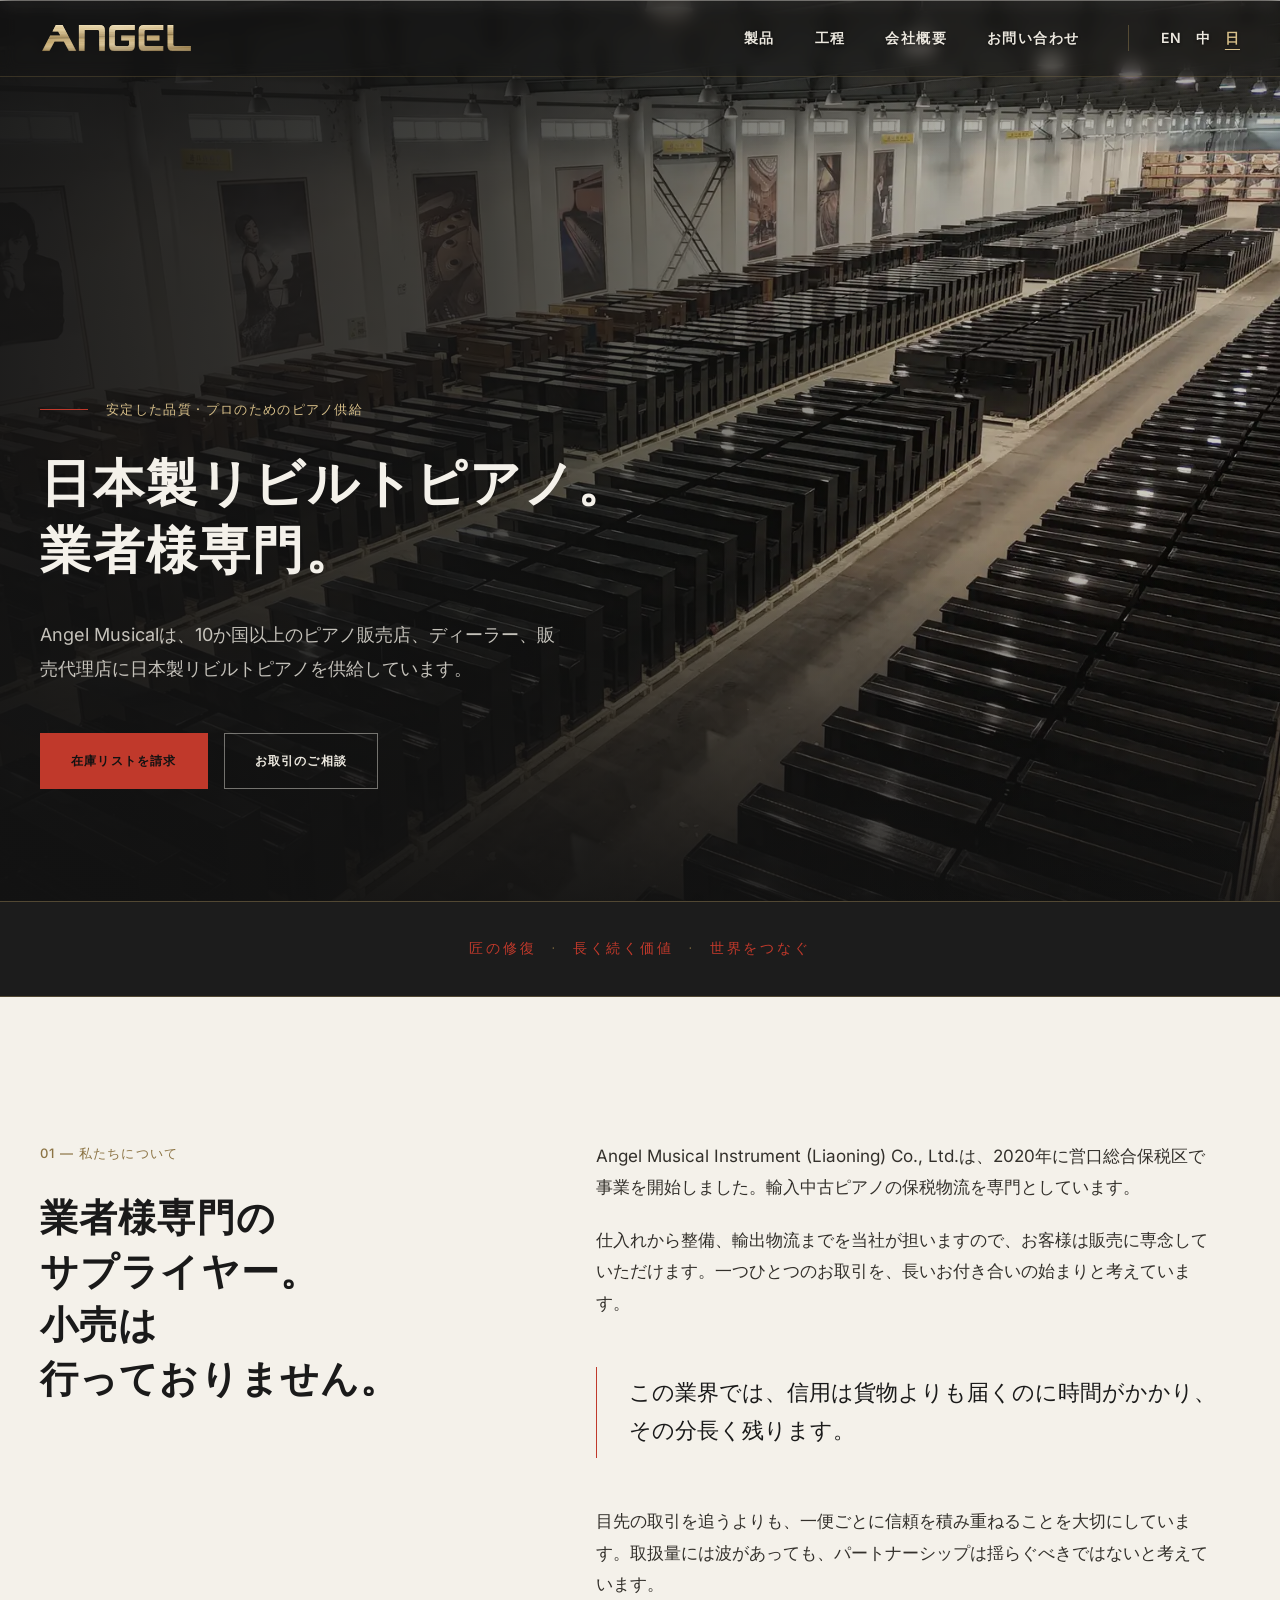
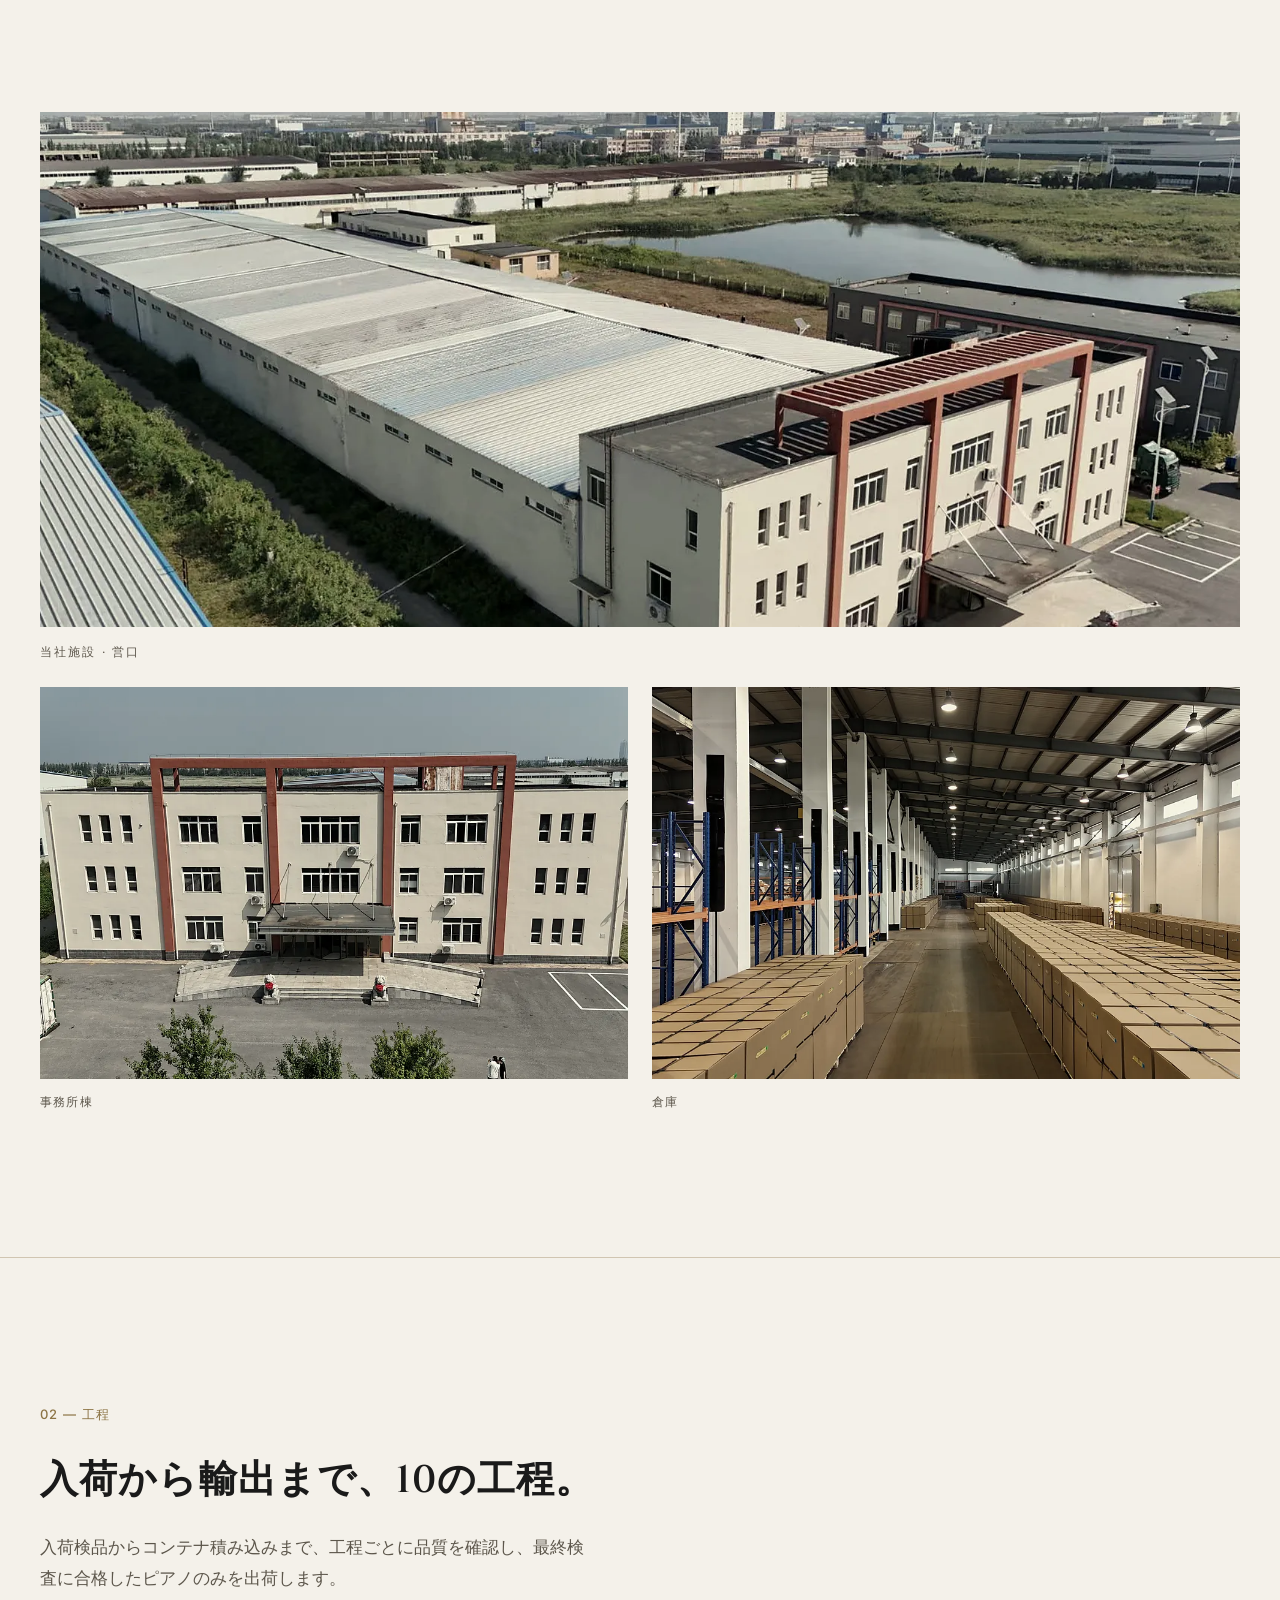
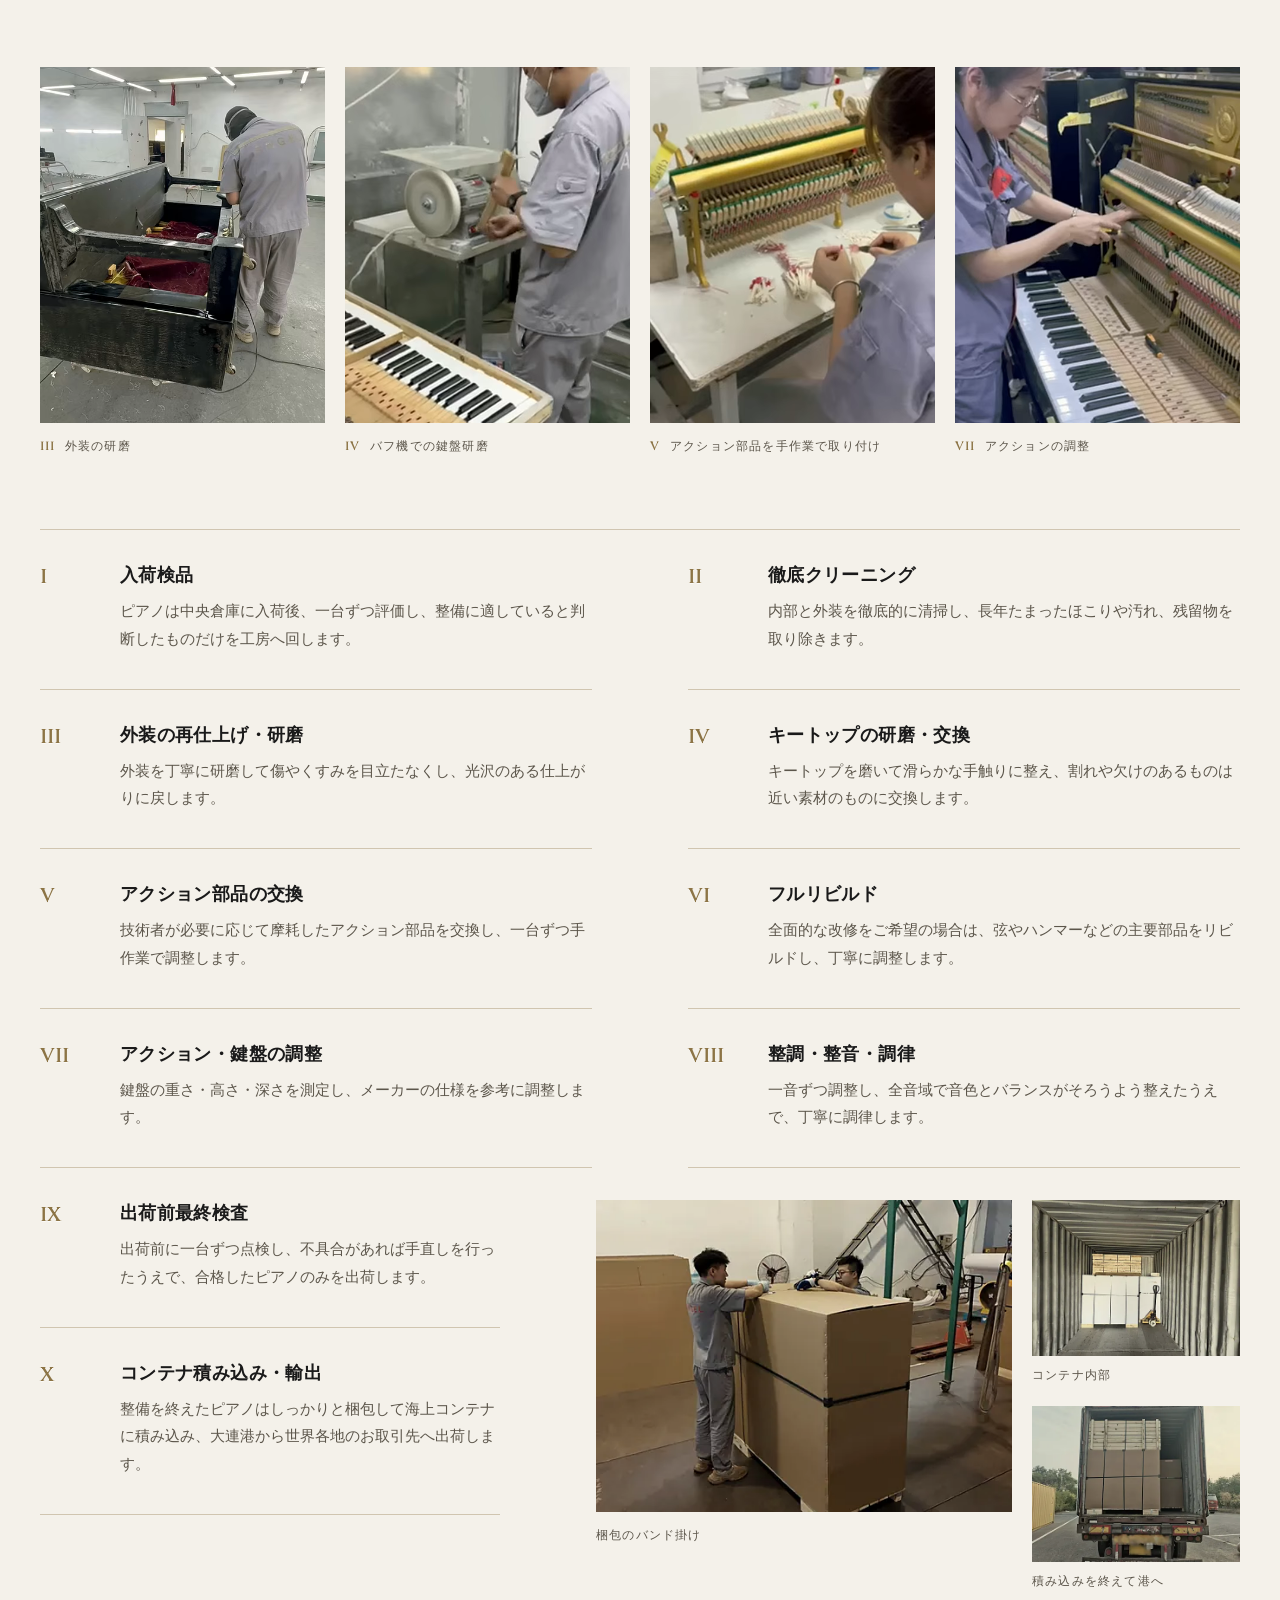
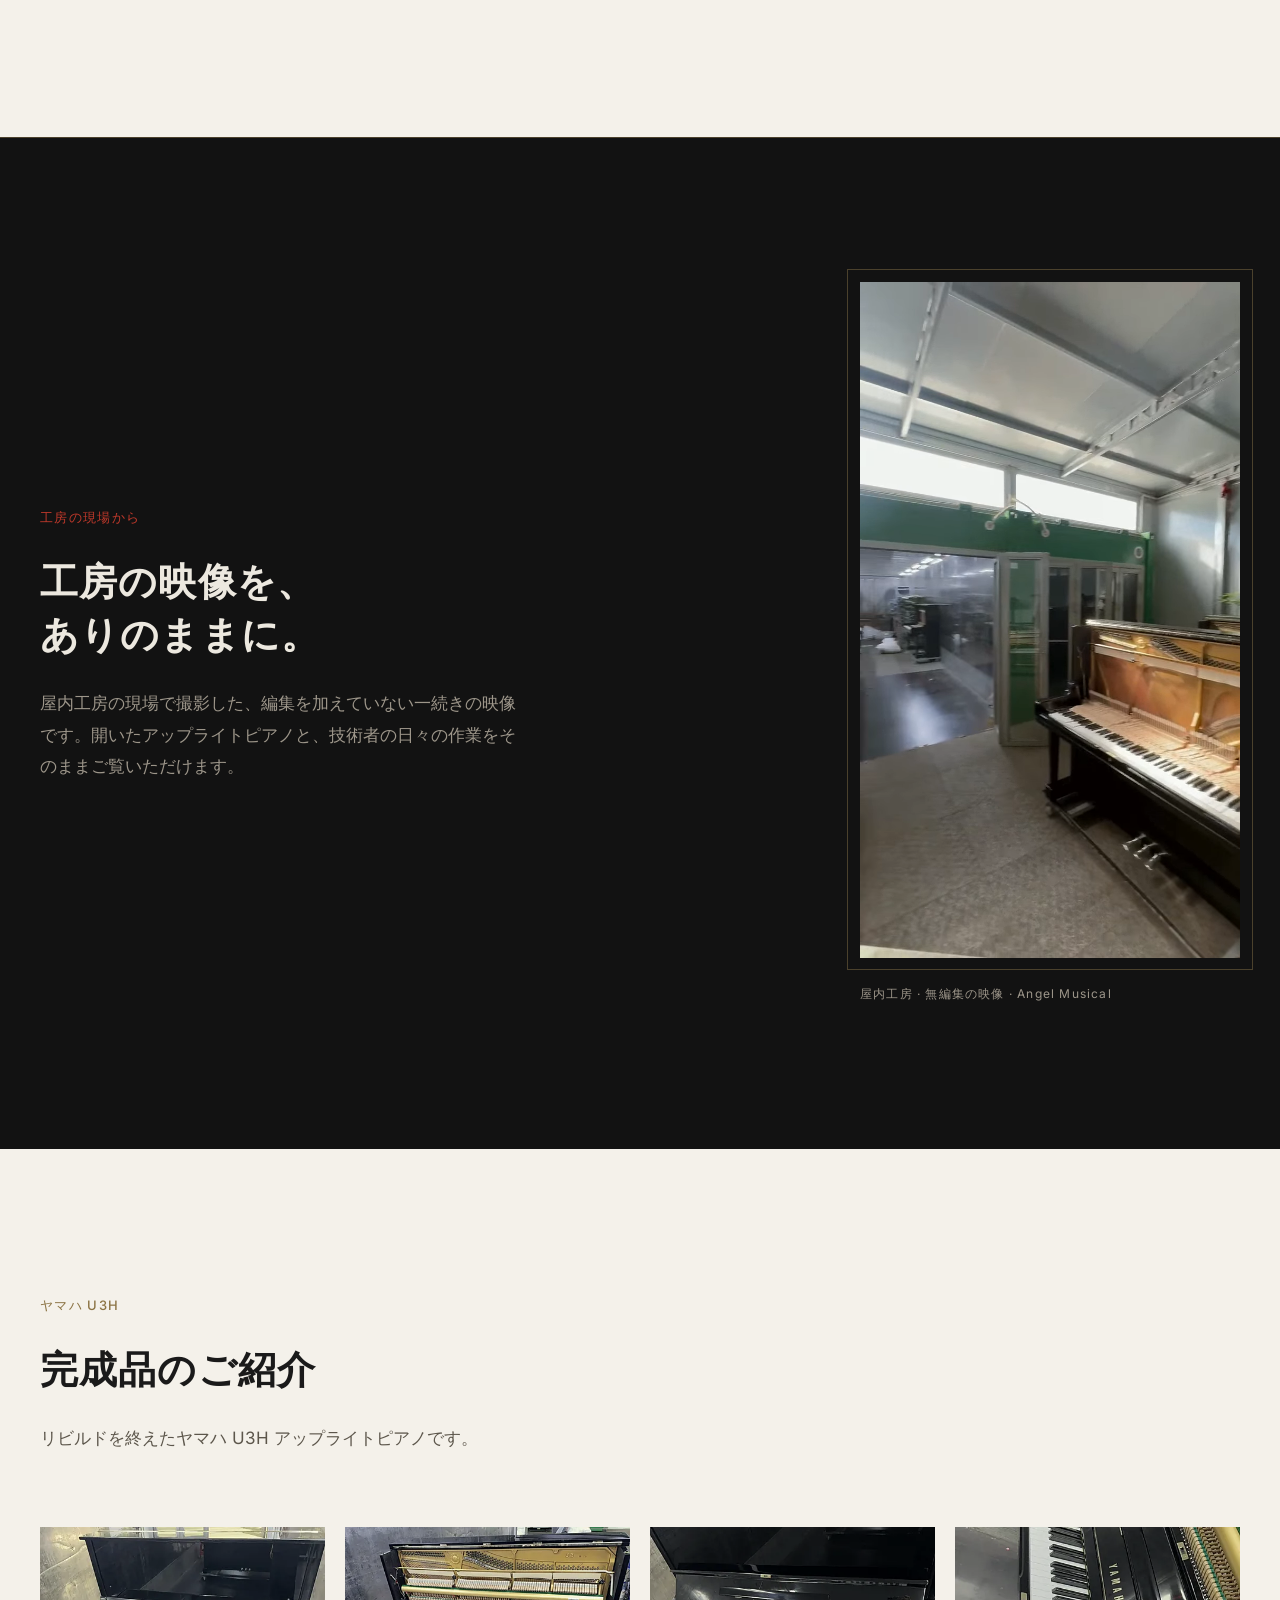
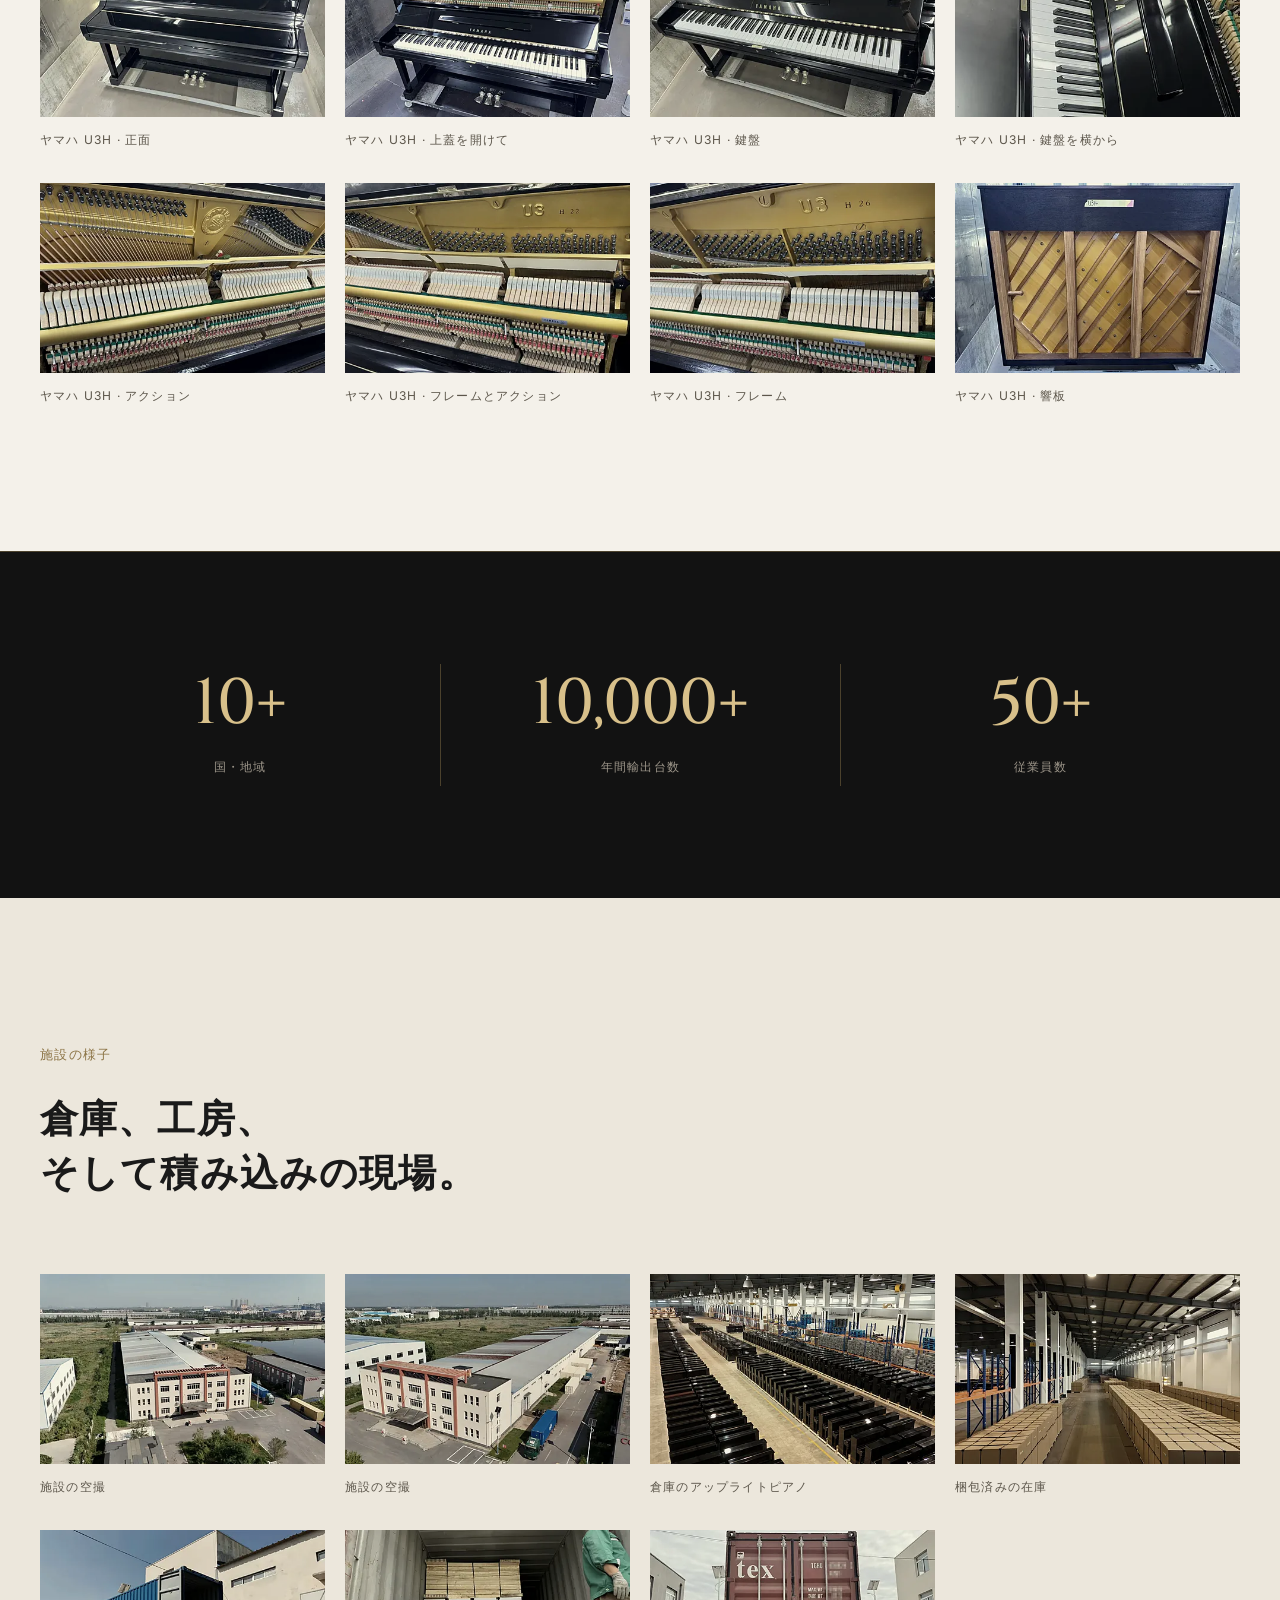
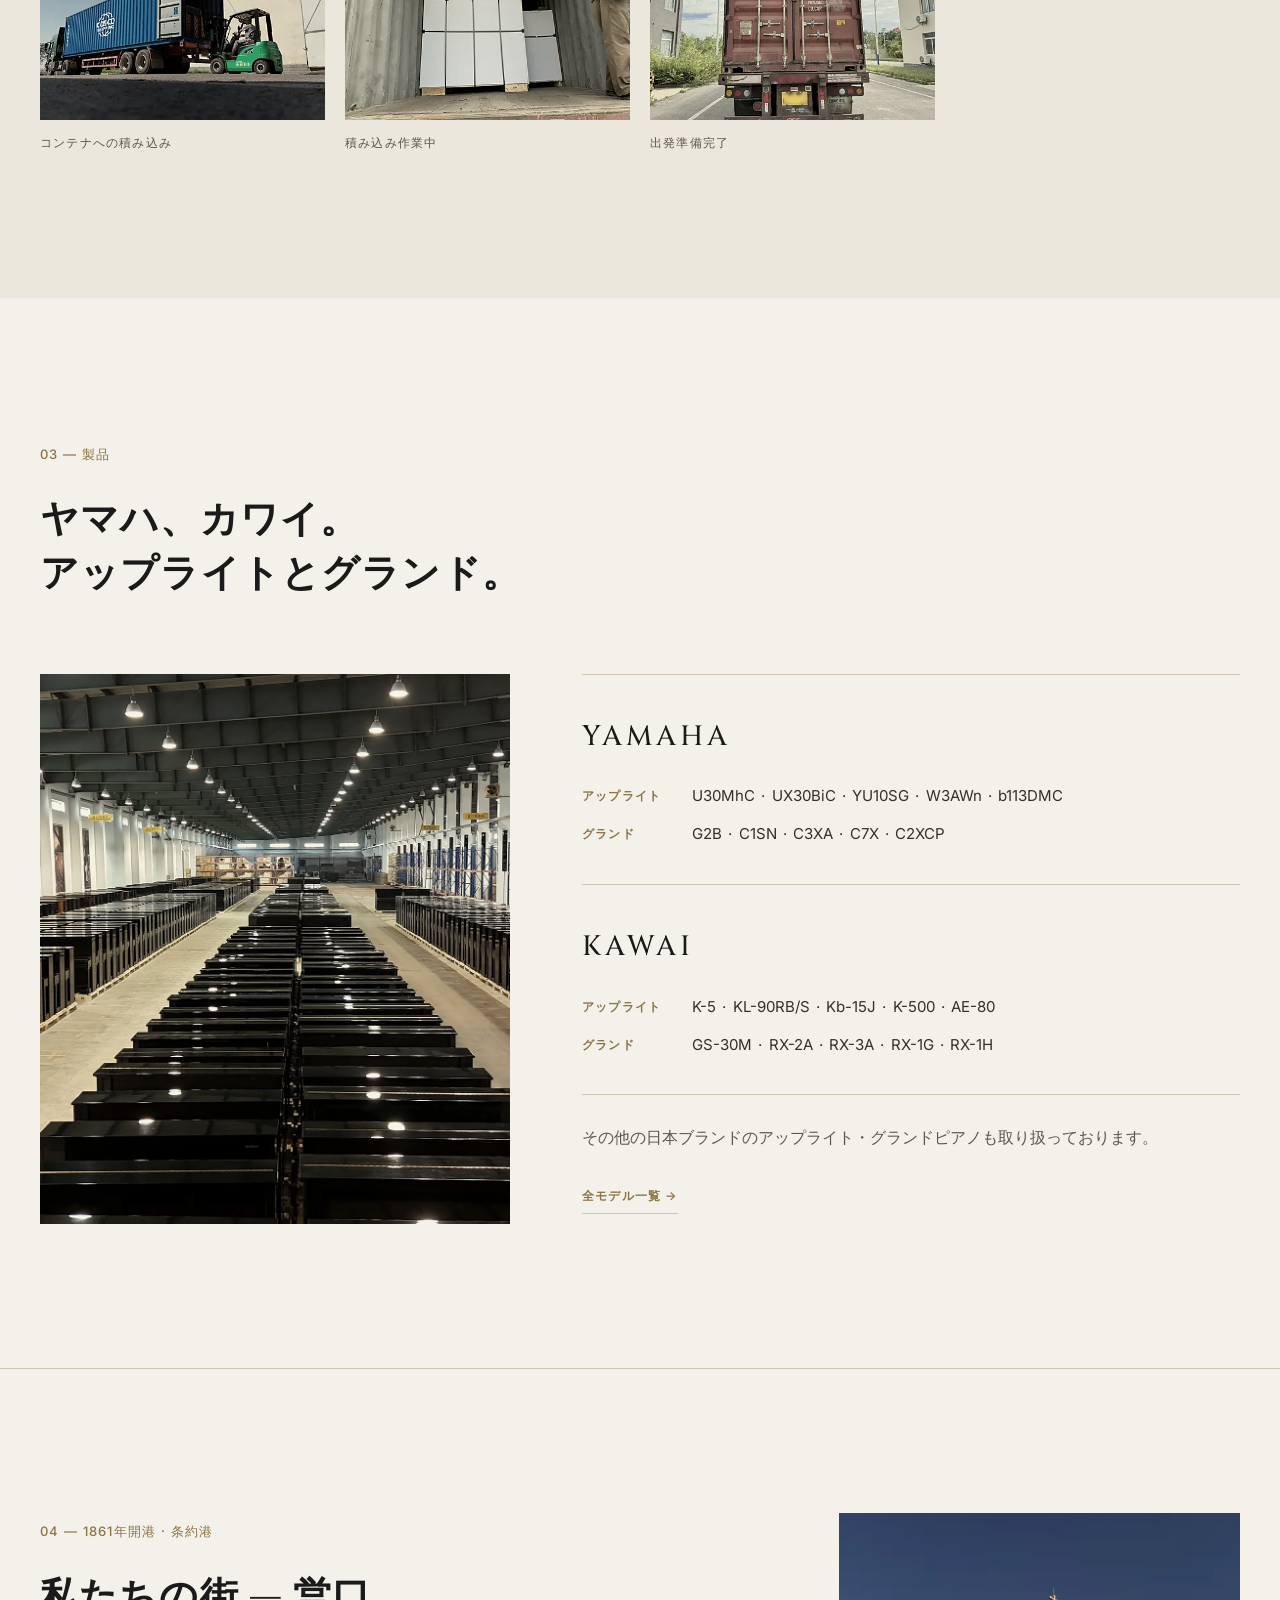
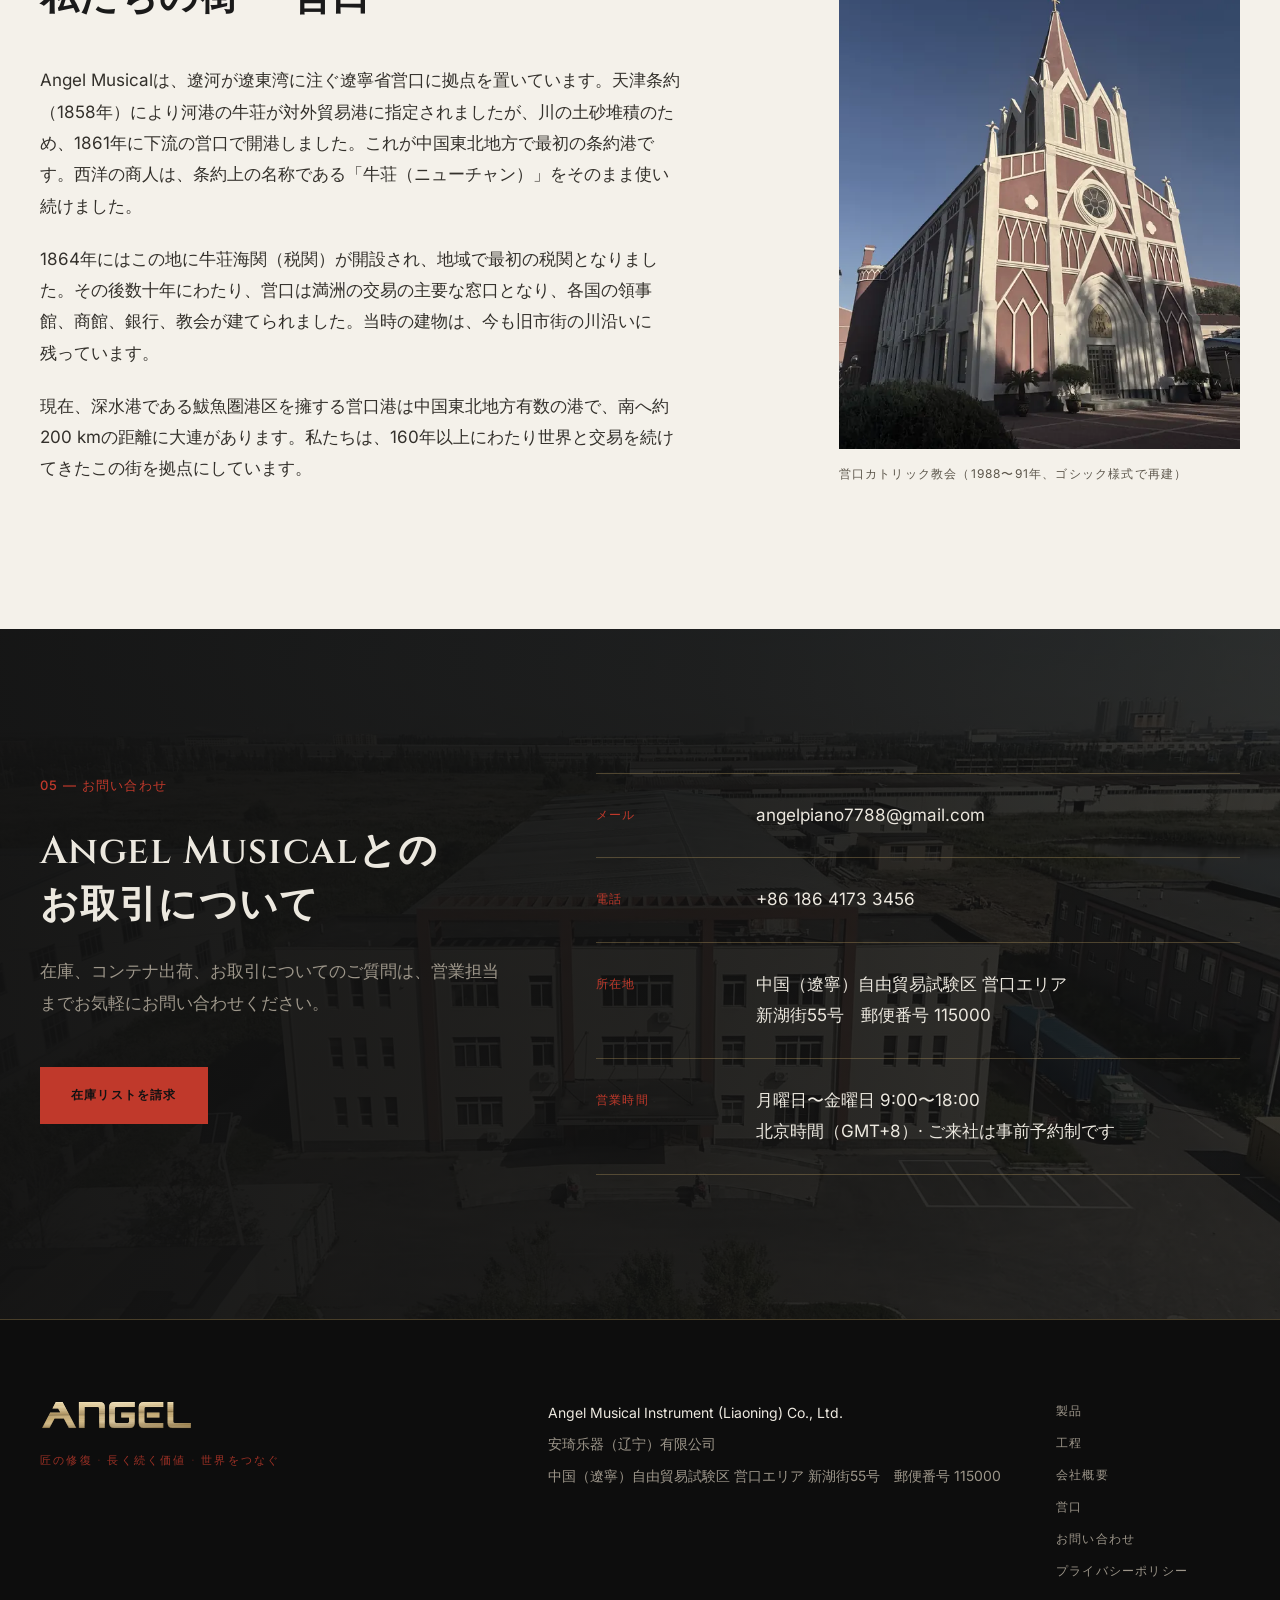
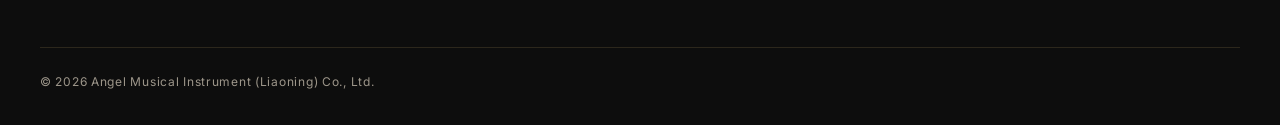
==== commit c2a8d766: "Oct 23 update 2: finished-pianos showcase, clip row move, case video, retouched plates, captions Co-" ====
--- a/ja/index.html
+++ b/ja/index.html
@@ -196,65 +196,19 @@
           </p>
         </div>
 
-        <!-- 三张真实工艺照片。loading="lazy" = 滚动到附近才加载，省流量 -->
-        <div class="photo-row">
-          <figure>
-            <img src="../images/process-action.webp" alt="整備中のアップライトピアノ。アクションと鍵盤が見える状態" width="1000" height="750" loading="lazy">
-            <figcaption>アクション部品</figcaption>
-          </figure>
-          <figure>
-            <img src="../images/process-voicing.webp" alt="ハンマーの整音を行う技術者" width="1000" height="667" loading="lazy">
-            <figcaption>整音・調律</figcaption>
-          </figure>
-          <figure>
-            <img src="../images/process-export.webp" alt="フォークリフトでピアノをコンテナに積み込む様子" width="1000" height="750" loading="lazy">
-            <figcaption>コンテナ積み込み</figcaption>
-          </figure>
-        </div>
-
-        <!-- 编号列表：<ol> 是"有序列表"，编号样式由 CSS 控制（I、II、III…） -->
-        <ol class="steps">
-          <li>
-            <h3>入荷検品</h3>
-            <p>ピアノは中央倉庫に入荷後、一台ずつ評価し、整備に適していると判断したものだけを工房へ回します。</p>
-          </li>
-          <li>
-            <h3>徹底クリーニング</h3>
-            <p>内部と外装を徹底的に清掃し、長年たまったほこりや汚れ、残留物を取り除きます。</p>
-          </li>
-          <li>
-            <h3>外装の再仕上げ・研磨</h3>
-            <p>外装を丁寧に研磨して傷やくすみを目立たなくし、光沢のある仕上がりに戻します。</p>
-          </li>
-          <li>
-            <h3>キートップの研磨・交換</h3>
-            <p>キートップを磨いて滑らかな手触りに整え、割れや欠けのあるものは近い素材のものに交換します。</p>
-          </li>
-          <li>
-            <h3>アクション部品の交換</h3>
-            <p>技術者が必要に応じて摩耗したアクション部品を交換し、一台ずつ手作業で調整します。</p>
-          </li>
-          <li>
-            <h3>フルリビルド</h3>
-            <p>全面的な改修をご希望の場合は、弦やハンマーなどの主要部品をリビルドし、丁寧に調整します。</p>
-          </li>
-          <li>
-            <h3>アクション・鍵盤の調整</h3>
-            <p>鍵盤の重さ・高さ・深さを測定し、メーカーの仕様を参考に調整します。</p>
-          </li>
-          <li>
-            <h3>整調・整音・調律</h3>
-            <p>一音ずつ調整し、全音域で音色とバランスがそろうよう整えたうえで、丁寧に調律します。</p>
-          </li>
-        </ol>
-
-        <!-- 2026-10-23 新增：车间短视频 / 截图，对应上面的第 III、IV、V、VII 步。
+        <!-- 2026-10-23 新增：车间短视频，对应下面的第 III、IV、V、VII 步。
+             2026-10-23 调整：整排移到工序标题下面（替换原来那排三张照片），第 III 步也已换成视频。
              视频都是静音循环的小文件（每段 1 MB 以内），先只显示封面图，
              滚动到附近才由 js/clips.js 加载；手机上自动换成更小的版本；
              访客开启"减少动态效果"时只显示封面图，不播放。 -->
         <div class="clip-row">
           <figure>
-            <img src="../images/clips/still-polishing.webp" alt="オービタルポリッシャーで黒いアップライトピアノの外装を磨く技術者" width="480" height="600" loading="lazy" decoding="async">
+            <video class="clip-video" muted loop playsinline preload="none"
+                   poster="../images/clips/clip-case-poster.webp" width="480" height="600"
+                   aria-label="工房の映像：グランドピアノの外装を手入れし、続いてアップライトピアノの外装をオービタルポリッシャーで磨く技術者">
+              <source data-src="../video/clip-case.webm" data-src-mobile="../video/clip-case-m.webm" type="video/webm">
+              <source data-src="../video/clip-case.mp4" data-src-mobile="../video/clip-case-m.mp4" type="video/mp4">
+            </video>
             <figcaption><span class="clip-no">III</span>外装の研磨</figcaption>
           </figure>
           <figure>
@@ -286,6 +240,42 @@
           </figure>
         </div>
 
+        <!-- 编号列表：<ol> 是"有序列表"，编号样式由 CSS 控制（I、II、III…） -->
+        <ol class="steps">
+          <li>
+            <h3>入荷検品</h3>
+            <p>ピアノは中央倉庫に入荷後、一台ずつ評価し、整備に適していると判断したものだけを工房へ回します。</p>
+          </li>
+          <li>
+            <h3>徹底クリーニング</h3>
+            <p>内部と外装を徹底的に清掃し、長年たまったほこりや汚れ、残留物を取り除きます。</p>
+          </li>
+          <li>
+            <h3>外装の再仕上げ・研磨</h3>
+            <p>外装を丁寧に研磨して傷やくすみを目立たなくし、光沢のある仕上がりに戻します。</p>
+          </li>
+          <li>
+            <h3>キートップの研磨・交換</h3>
+            <p>キートップを磨いて滑らかな手触りに整え、割れや欠けのあるものは近い素材のものに交換します。</p>
+          </li>
+          <li>
+            <h3>アクション部品の交換</h3>
+            <p>技術者が必要に応じて摩耗したアクション部品を交換し、一台ずつ手作業で調整します。</p>
+          </li>
+          <li>
+            <h3>フルリビルド</h3>
+            <p>全面的な改修をご希望の場合は、弦やハンマーなどの主要部品をリビルドし、丁寧に調整します。</p>
+          </li>
+          <li>
+            <h3>アクション・鍵盤の調整</h3>
+            <p>鍵盤の重さ・高さ・深さを測定し、メーカーの仕様を参考に調整します。</p>
+          </li>
+          <li>
+            <h3>整調・整音・調律</h3>
+            <p>一音ずつ調整し、全音域で音色とバランスがそろうよう整えたうえで、丁寧に調律します。</p>
+          </li>
+        </ol>
+
         <!-- 2026-10-23 新增：第 IX–X 步（终检、包装、装柜）单独一块：左边文字，右边 3 张包装/装柜照片。
              第二个 <ol> 加了 class="steps-tail"，CSS 里让它的编号从 IX 接着往下数 -->
         <div class="pack-block">
@@ -330,6 +320,8 @@
 
     <!-- ===============================================================
          5b. 工艺视频带 Craft video（公司自己拍摄的车间视频，已去除全部声音）
+         2026-10-23 文案改为"车间视频实况"：强调这是室内车间现场拍的一段连续镜头，中间没有剪辑
+         （只截取了约 8 秒、去掉声音、统一了色调；不要写成"原片"）。
          左边文字、右边竖版视频。
          - muted：静音（浏览器只允许静音视频自动播放）
          - loop：循环播放
@@ -338,14 +330,14 @@
          - preload="none"：先不下载视频，等滚动到附近时由 js/craft-video.js 再加载（省流量）
          如果访客的系统设置了"减少动态效果"，视频不会自动播放，只显示封面和播放按钮。
          =============================================================== -->
-    <section class="section section-dark craft" aria-label="工房の様子">
+    <section class="section section-dark craft" aria-label="工房の映像">
       <div class="container craft-grid">
 
         <div class="craft-text">
-          <p class="section-no">工房の様子</p>
-          <h2 class="section-title">この工程が、<br>弾き心地を<wbr>左右します。</h2>
+          <p class="section-no">工房の現場から</p>
+          <h2 class="section-title">工房の映像を、<br>ありのままに。</h2>
           <p class="section-intro">
-            専用の屋内工房で、技術者が摩耗したアクション部品を交換し、一台ずつ手作業で調整して、むらのない反応の良いタッチに整えます。
+            屋内工房の現場で撮影した、編集を加えていない一続きの映像です。開いたアップライトピアノと、技術者の日々の作業をそのままご覧いただけます。
           </p>
         </div>
 
@@ -357,9 +349,100 @@
             <source data-src="../video/craft-loop.webm" type="video/webm">
             <source data-src="../video/craft-loop.mp4" type="video/mp4">
           </video>
-          <figcaption>工房の映像 · Angel Musical</figcaption>
+          <figcaption>屋内工房 · 無編集の映像 · Angel Musical</figcaption>
         </figure>
 
+      </div>
+    </section>
+
+    <!-- ===============================================================
+         5b. 成品展示 Finished pianos（2026-10-23 新增：8 张雅马哈 U3H 成品照片）
+         - 照片由 site-src/make_showcase.py 生成：钢板序列号只保留前两位、背面标签编号已抹掉（隐私）
+         - 和下面的相册用同一套样式（.gallery-grid：电脑 4 列 × 2 行，手机 2 列）和同一个灯箱（js/gallery.js）
+         - 只有 class 里带 gallery-lb 的区块会被灯箱接管；每个区块各自翻页（这里是 1/8 … 8/8）
+         =============================================================== -->
+    <section class="section section-light showcase gallery-lb" id="showcase" aria-label="完成品のご紹介"
+             data-label-close="閉じる" data-label-prev="前の写真" data-label-next="次の写真">
+      <div class="container">
+        <div class="section-head section-head-wide">
+          <p class="section-no">ヤマハ U3H</p>
+          <h2 class="section-title">完成品のご紹介</h2>
+          <p class="section-intro">リビルドを終えたヤマハ U3H アップライトピアノです。</p>
+        </div>
+        <ul class="gallery-grid">
+          <li>
+            <a class="g-item" href="../images/showcase/u3h-front-1600.webp">
+              <img src="../images/showcase/u3h-front-960.webp"
+                   srcset="../images/showcase/u3h-front-480.webp 480w, ../images/showcase/u3h-front-960.webp 960w"
+                   sizes="(max-width: 960px) 50vw, 300px"
+                   alt="上蓋を閉じたヤマハ U3H アップライトピアノの正面" width="960" height="640" loading="lazy" decoding="async">
+            </a>
+            <p class="g-cap">ヤマハ U3H · 正面</p>
+          </li>
+          <li>
+            <a class="g-item" href="../images/showcase/u3h-open-1600.webp">
+              <img src="../images/showcase/u3h-open-960.webp"
+                   srcset="../images/showcase/u3h-open-480.webp 480w, ../images/showcase/u3h-open-960.webp 960w"
+                   sizes="(max-width: 960px) 50vw, 300px"
+                   alt="上蓋と前板を開けたヤマハ U3H。アクションが見える" width="960" height="640" loading="lazy" decoding="async">
+            </a>
+            <p class="g-cap">ヤマハ U3H · 上蓋を開けて</p>
+          </li>
+          <li>
+            <a class="g-item" href="../images/showcase/u3h-keyboard-1600.webp">
+              <img src="../images/showcase/u3h-keyboard-960.webp"
+                   srcset="../images/showcase/u3h-keyboard-480.webp 480w, ../images/showcase/u3h-keyboard-960.webp 960w"
+                   sizes="(max-width: 960px) 50vw, 300px"
+                   alt="ヤマハ U3H の鍵盤と鍵盤蓋" width="960" height="640" loading="lazy" decoding="async">
+            </a>
+            <p class="g-cap">ヤマハ U3H · 鍵盤</p>
+          </li>
+          <li>
+            <a class="g-item" href="../images/showcase/u3h-keys-1600.webp">
+              <img src="../images/showcase/u3h-keys-960.webp"
+                   srcset="../images/showcase/u3h-keys-480.webp 480w, ../images/showcase/u3h-keys-960.webp 960w"
+                   sizes="(max-width: 960px) 50vw, 300px"
+                   alt="低音側から見たヤマハ U3H の鍵盤" width="960" height="640" loading="lazy" decoding="async">
+            </a>
+            <p class="g-cap">ヤマハ U3H · 鍵盤を横から</p>
+          </li>
+          <li>
+            <a class="g-item" href="../images/showcase/u3h-action-1600.webp">
+              <img src="../images/showcase/u3h-action-960.webp"
+                   srcset="../images/showcase/u3h-action-480.webp 480w, ../images/showcase/u3h-action-960.webp 960w"
+                   sizes="(max-width: 960px) 50vw, 300px"
+                   alt="ヤマハ U3H 内部のハンマー、弦、チューニングピン" width="960" height="640" loading="lazy" decoding="async">
+            </a>
+            <p class="g-cap">ヤマハ U3H · アクション</p>
+          </li>
+          <li>
+            <a class="g-item" href="../images/showcase/u3h-plate-1600.webp">
+              <img src="../images/showcase/u3h-plate-960.webp"
+                   srcset="../images/showcase/u3h-plate-480.webp 480w, ../images/showcase/u3h-plate-960.webp 960w"
+                   sizes="(max-width: 960px) 50vw, 300px"
+                   alt="アクションの上にある U3 の刻印入りフレーム" width="960" height="640" loading="lazy" decoding="async">
+            </a>
+            <p class="g-cap">ヤマハ U3H · フレームとアクション</p>
+          </li>
+          <li>
+            <a class="g-item" href="../images/showcase/u3h-plate-close-1600.webp">
+              <img src="../images/showcase/u3h-plate-close-960.webp"
+                   srcset="../images/showcase/u3h-plate-close-480.webp 480w, ../images/showcase/u3h-plate-close-960.webp 960w"
+                   sizes="(max-width: 960px) 50vw, 300px"
+                   alt="U3 フレームの近景" width="960" height="640" loading="lazy" decoding="async">
+            </a>
+            <p class="g-cap">ヤマハ U3H · フレーム</p>
+          </li>
+          <li>
+            <a class="g-item" href="../images/showcase/u3h-back-1600.webp">
+              <img src="../images/showcase/u3h-back-960.webp"
+                   srcset="../images/showcase/u3h-back-480.webp 480w, ../images/showcase/u3h-back-960.webp 960w"
+                   sizes="(max-width: 960px) 50vw, 300px"
+                   alt="背面から見たヤマハ U3H の響板と響棒" width="960" height="640" loading="lazy" decoding="async">
+            </a>
+            <p class="g-cap">ヤマハ U3H · 響板</p>
+          </li>
+        </ul>
       </div>
     </section>
 
@@ -391,7 +474,7 @@
          - js/gallery.js 会把点击改成"在页面里弹出大图"（灯箱），可以左右切换、按 Esc 关闭。
          - data-label-* = 灯箱按钮的读屏文字，中日文版会被替换成对应语言
          =============================================================== -->
-    <section class="section section-light gallery" id="gallery" aria-label="写真ギャラリー"
+    <section class="section section-light gallery gallery-lb" id="gallery" aria-label="写真ギャラリー"
              data-label-close="閉じる" data-label-prev="前の写真" data-label-next="次の写真">
       <div class="container">
         <div class="section-head section-head-wide">
@@ -415,7 +498,7 @@
                    sizes="(max-width: 960px) 50vw, 300px"
                    alt="事務所棟と敷地の空撮" width="960" height="640" loading="lazy" decoding="async">
             </a>
-            <p class="g-cap">事務所棟と敷地</p>
+            <p class="g-cap">施設の空撮</p>
           </li>
           <li>
             <a class="g-item" href="../images/gallery/g-warehouse-uprights-1600.webp">
@@ -434,15 +517,6 @@
                    alt="倉庫に並ぶ梱包済みの段ボール" width="960" height="640" loading="lazy" decoding="async">
             </a>
             <p class="g-cap">梱包済みの在庫</p>
-          </li>
-          <li>
-            <a class="g-item" href="../images/gallery/g-workshop-1600.webp">
-              <img src="../images/gallery/g-workshop-960.webp"
-                   srcset="../images/gallery/g-workshop-480.webp 480w, ../images/gallery/g-workshop-960.webp 960w"
-                   sizes="(max-width: 960px) 50vw, 300px"
-                   alt="工房でピアノの外装を手入れする技術者" width="960" height="640" loading="lazy" decoding="async">
-            </a>
-            <p class="g-cap">工房での外装作業</p>
           </li>
           <li>
             <a class="g-item" href="../images/gallery/g-forklift-1600.webp">
--- a/css/style.css
+++ b/css/style.css
@@ -377,28 +377,7 @@
 /* =====================================================================
    4-5. 十道工序 Process
    ===================================================================== */
-/* 三张照片横排 */
-.photo-row {
-  display: grid;
-  grid-template-columns: repeat(3, 1fr);
-  gap: 24px;
-  margin-bottom: 96px;
-}
-.photo-row img {
-  width: 100%;
-  aspect-ratio: 4 / 3;       /* 统一裁成 4:3 */
-  object-fit: cover;
-  filter: saturate(0.82);    /* 稍微降低饱和度，让色调更统一、沉稳 */
-}
-.photo-row figcaption {
-  margin-top: 14px;
-  font-size: 0.75rem;
-  letter-spacing: 0.18em;
-  text-transform: uppercase;
-  color: var(--ink-muted);
-}
-
-/* 编号列表：两列，用 CSS 计数器自动生成罗马数字 I–X */
+/* （原来这里是工序区三张照片 .photo-row 的样式，2026-10-23 整排删除，样式一并删掉） */
 .steps {
   list-style: none;          /* 去掉浏览器默认的 1. 2. 3. */
   padding: 0;
@@ -952,7 +931,6 @@
   .tagline-band p { font-size: 0.75rem; letter-spacing: 0.22em; line-height: 2.2; }
   .tagline-band span { display: block; height: 0; overflow: hidden; }  /* 手机上口号分三行，隐藏圆点 */
 
-  .photo-row { grid-template-columns: 1fr; gap: 32px; margin-bottom: 64px; }
   .wide-photo { margin-top: 64px; }
   .wide-photo img { aspect-ratio: 16 / 10; }
   .craft-grid { grid-template-columns: 1fr; gap: 48px; }
@@ -1020,7 +998,6 @@
 :lang(zh) .btn, :lang(ja) .btn,
 :lang(zh) .text-link, :lang(ja) .text-link,
 :lang(zh) .main-nav a, :lang(ja) .main-nav a,
-:lang(zh) .photo-row figcaption, :lang(ja) .photo-row figcaption,
 :lang(zh) .craft-media figcaption, :lang(ja) .craft-media figcaption,
 :lang(zh) .city-photo figcaption, :lang(ja) .city-photo figcaption,
 :lang(zh) .stat-label, :lang(ja) .stat-label,
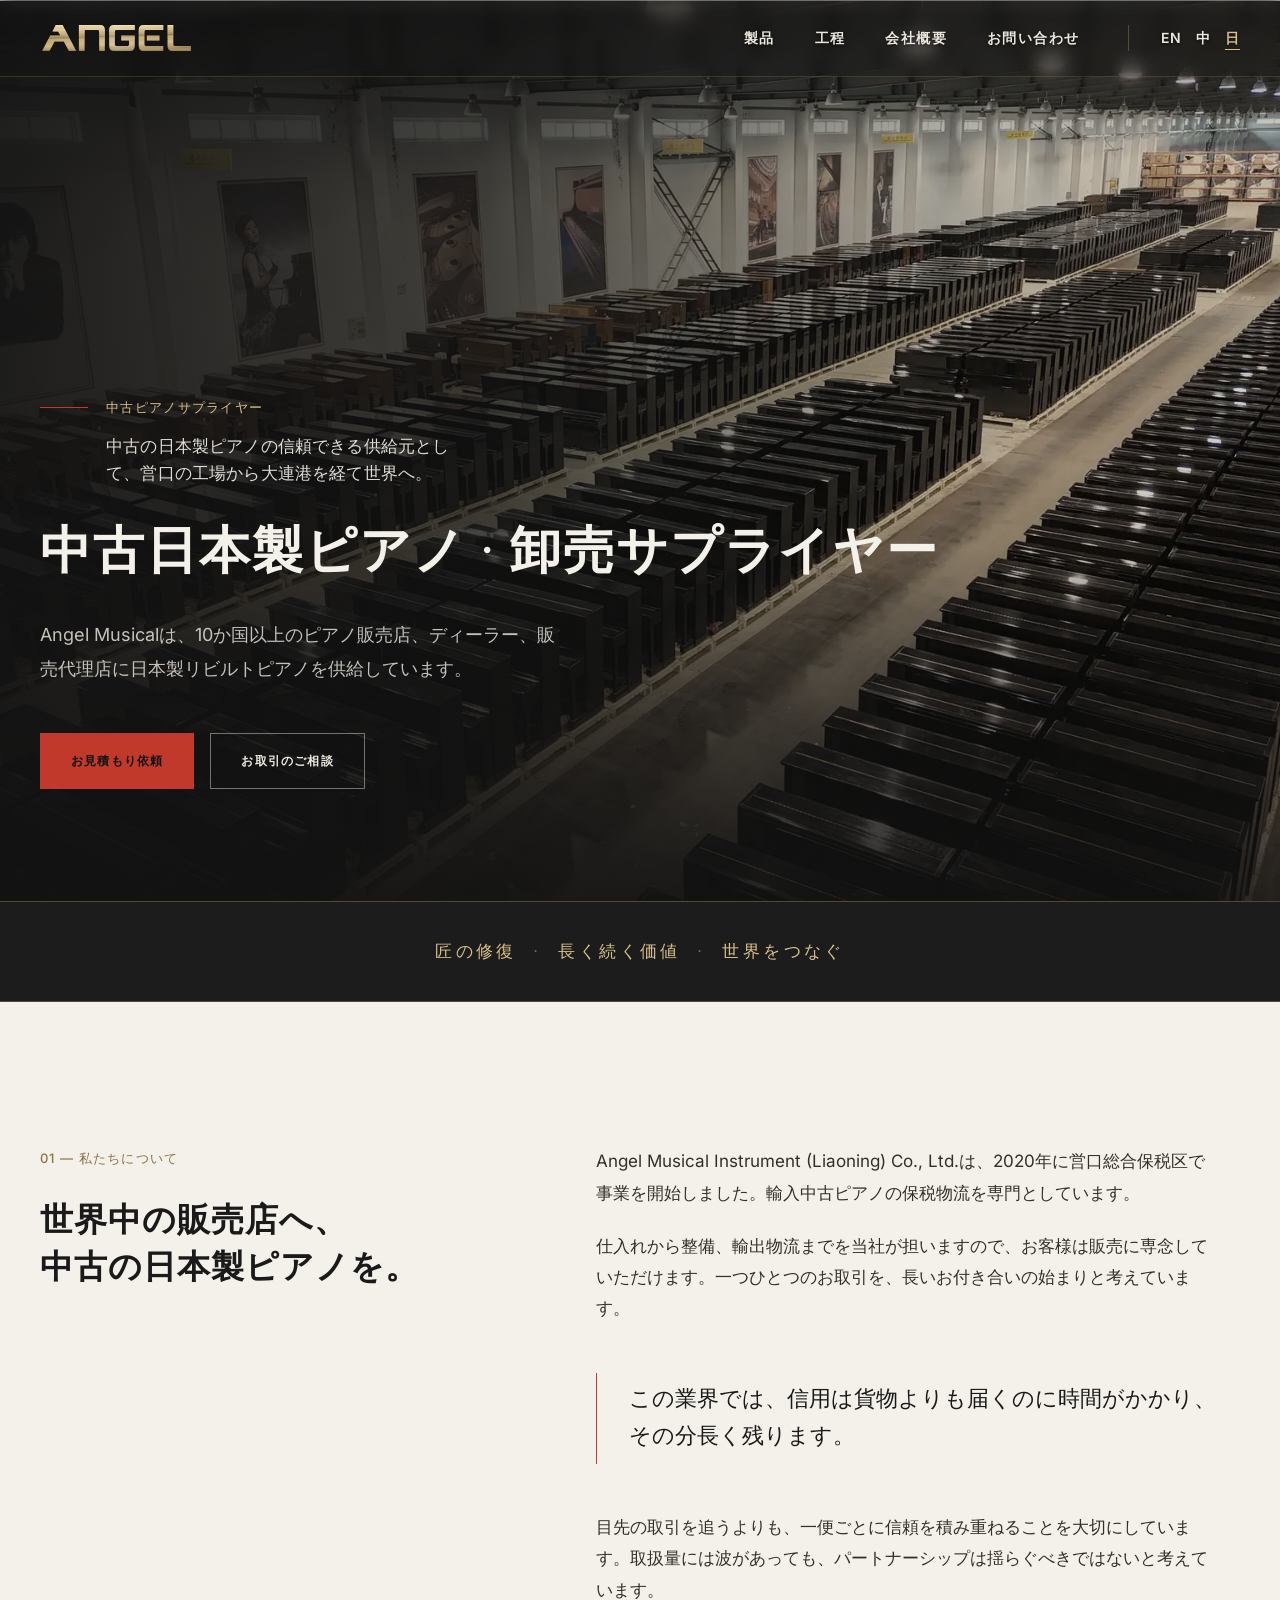
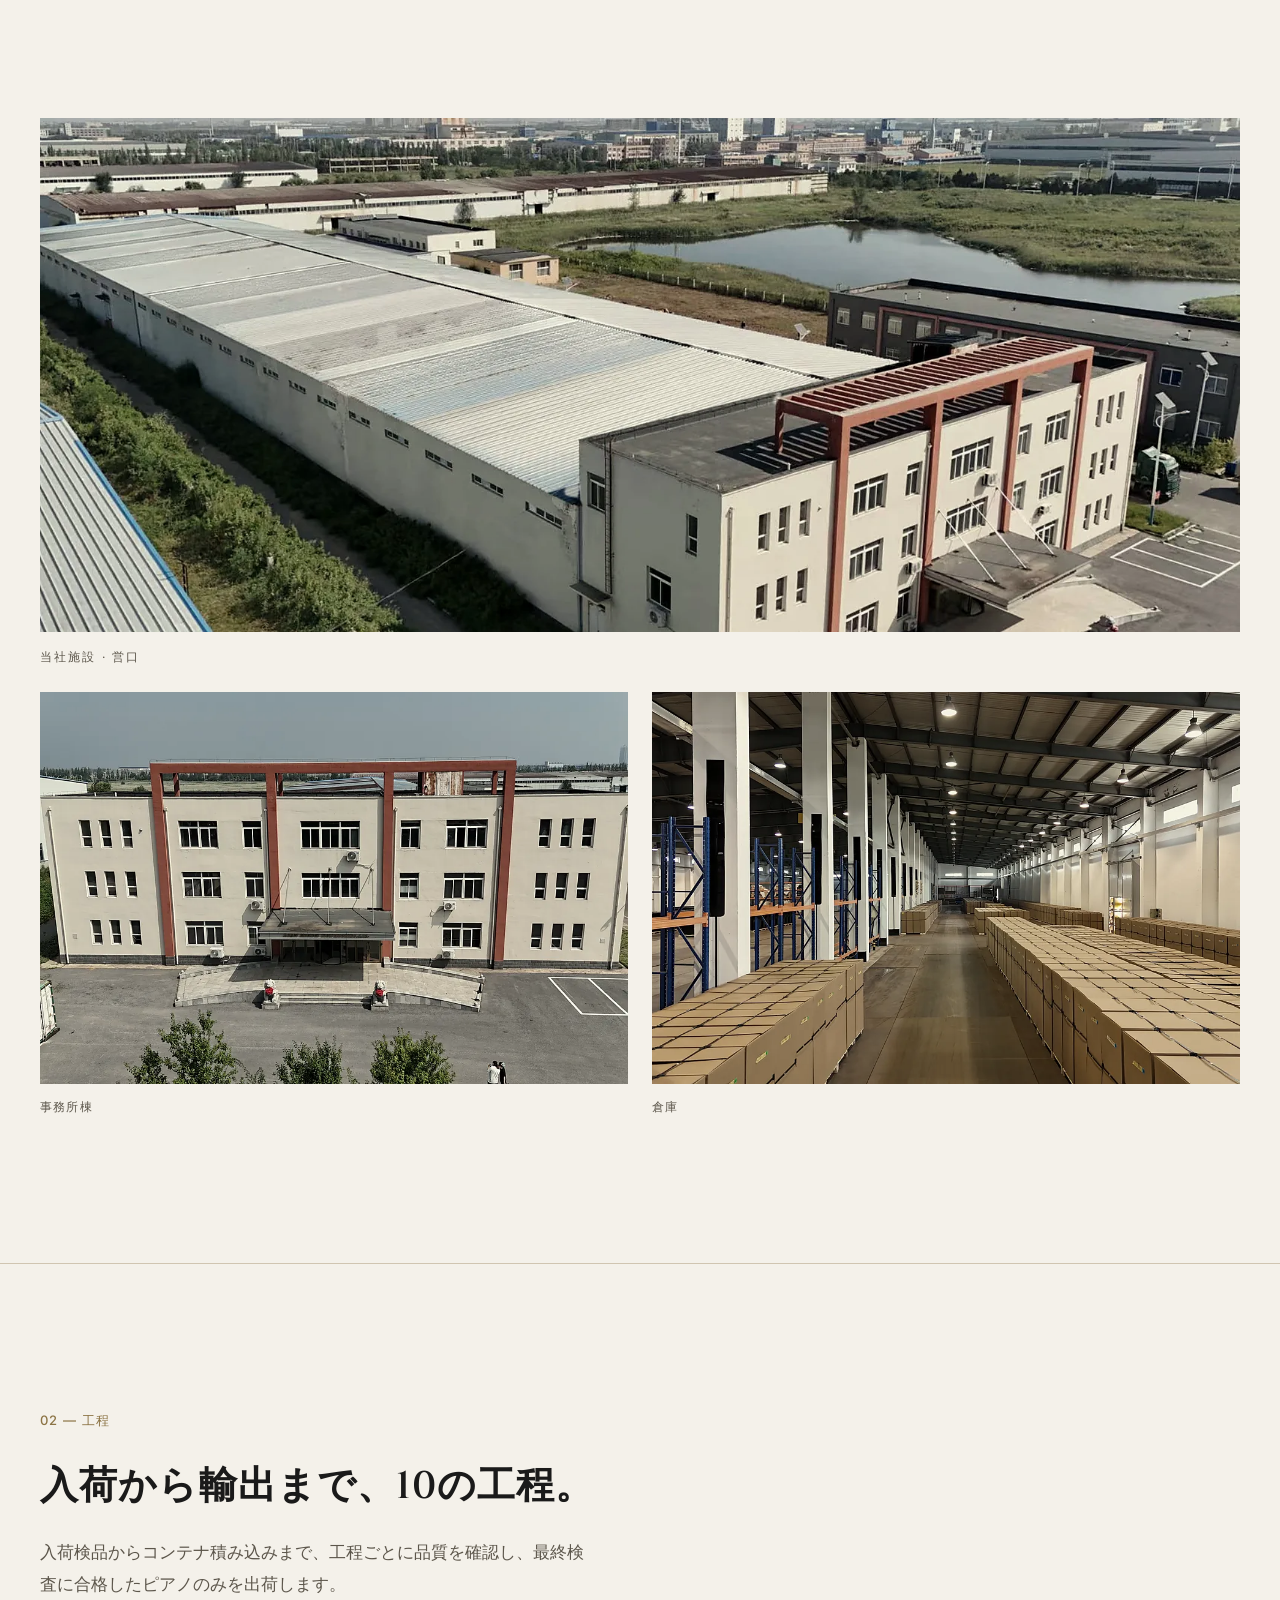
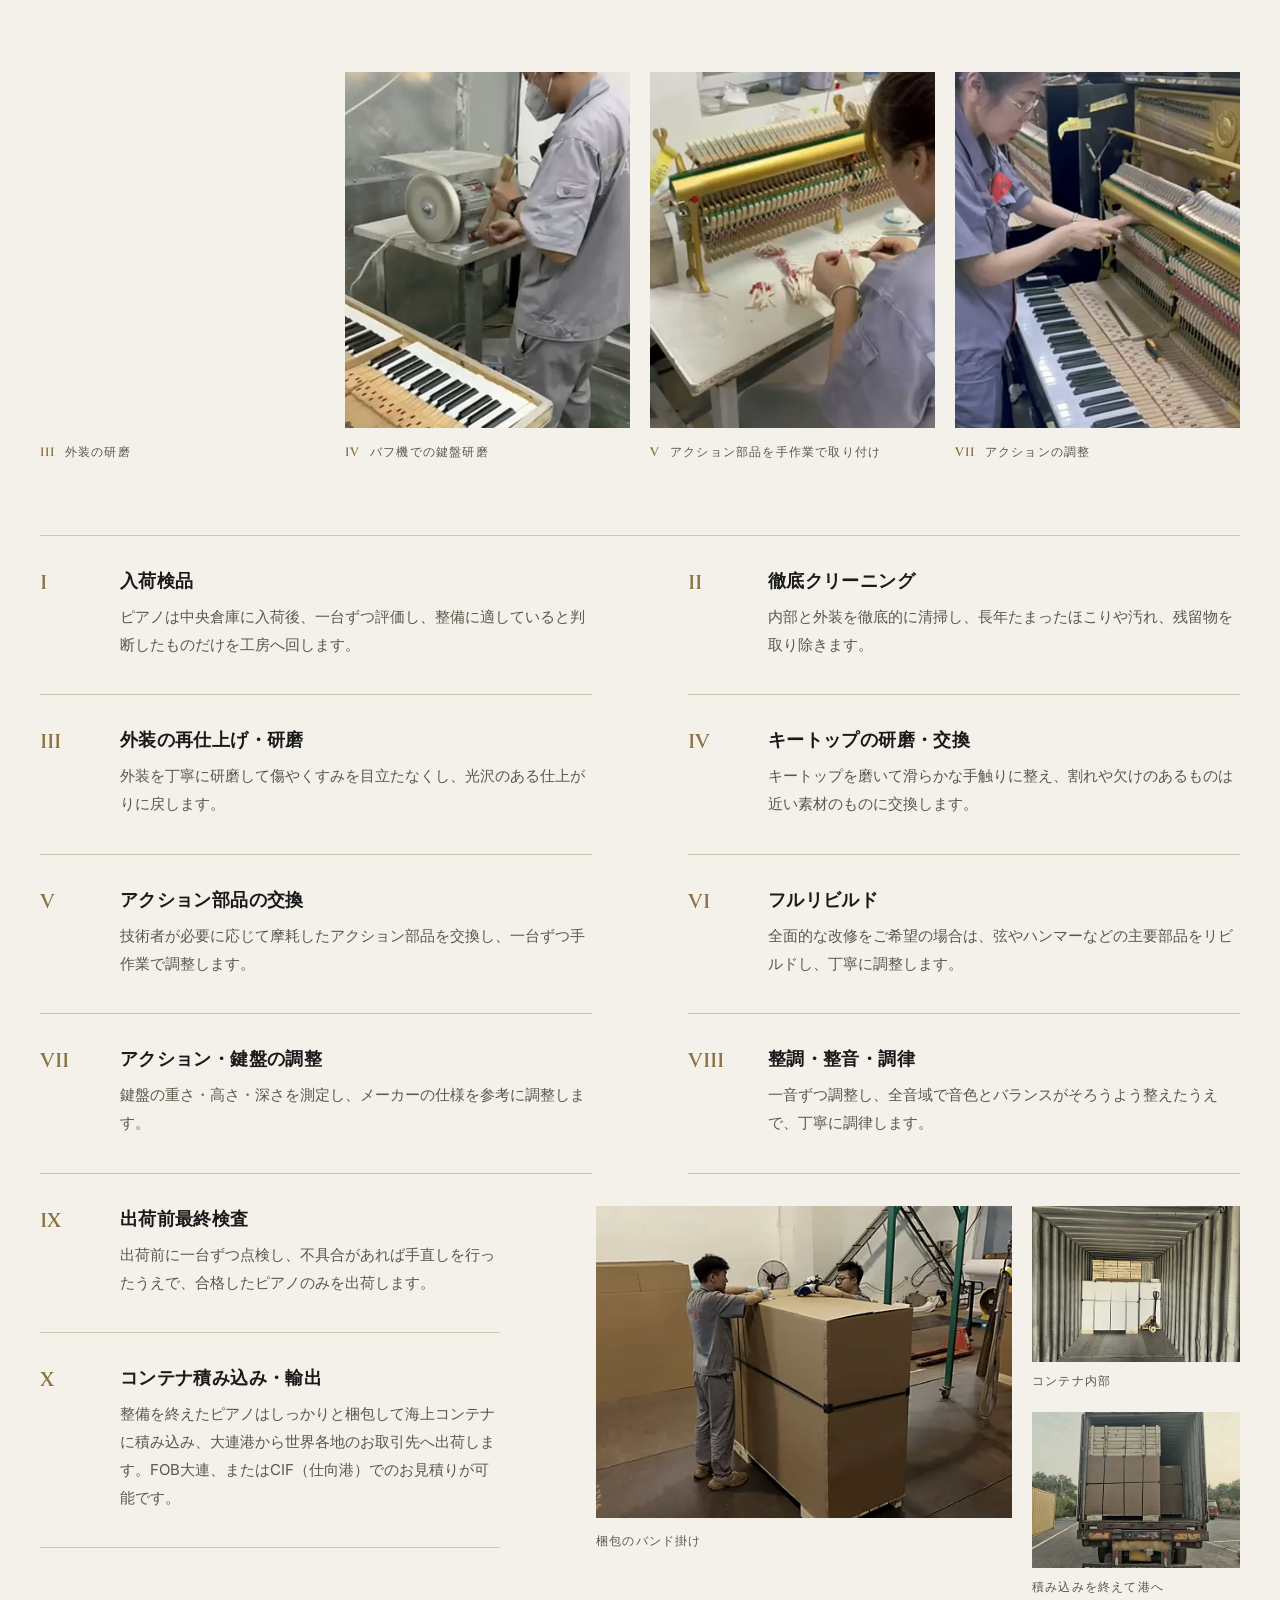
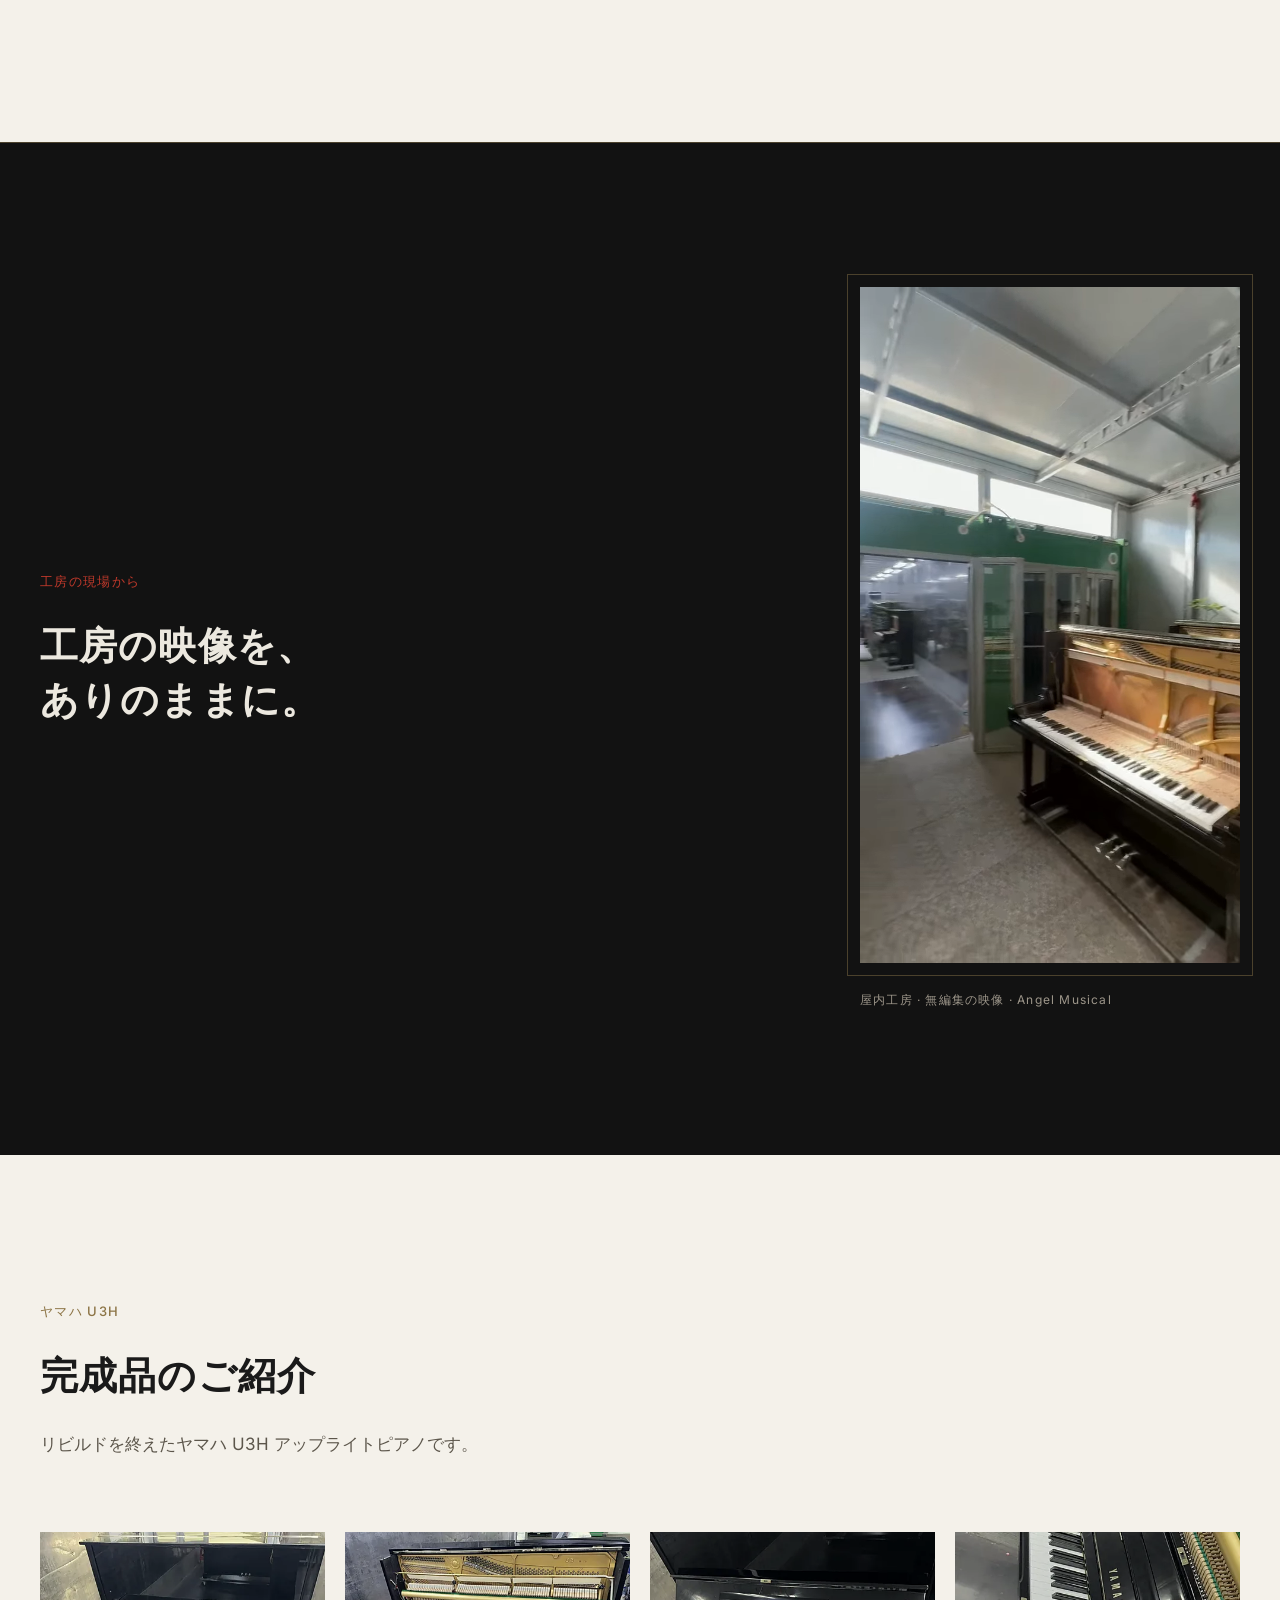
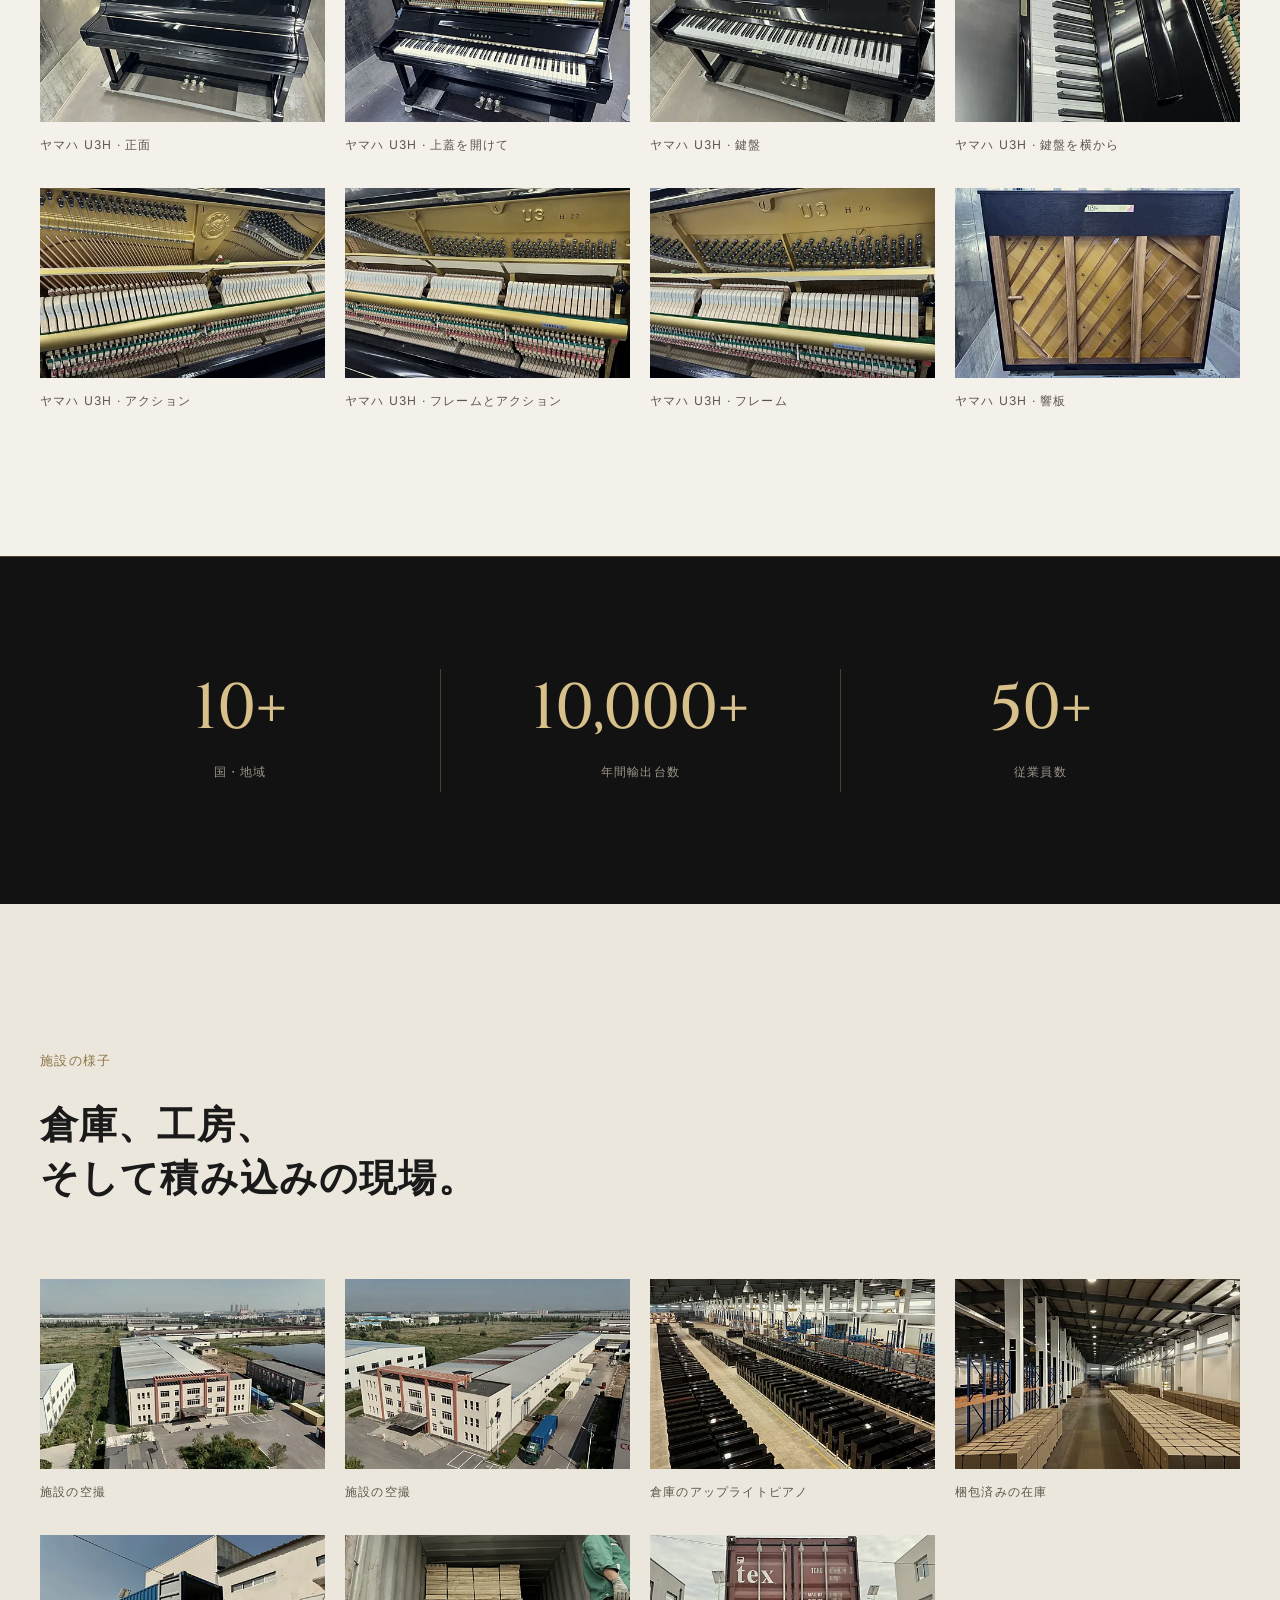
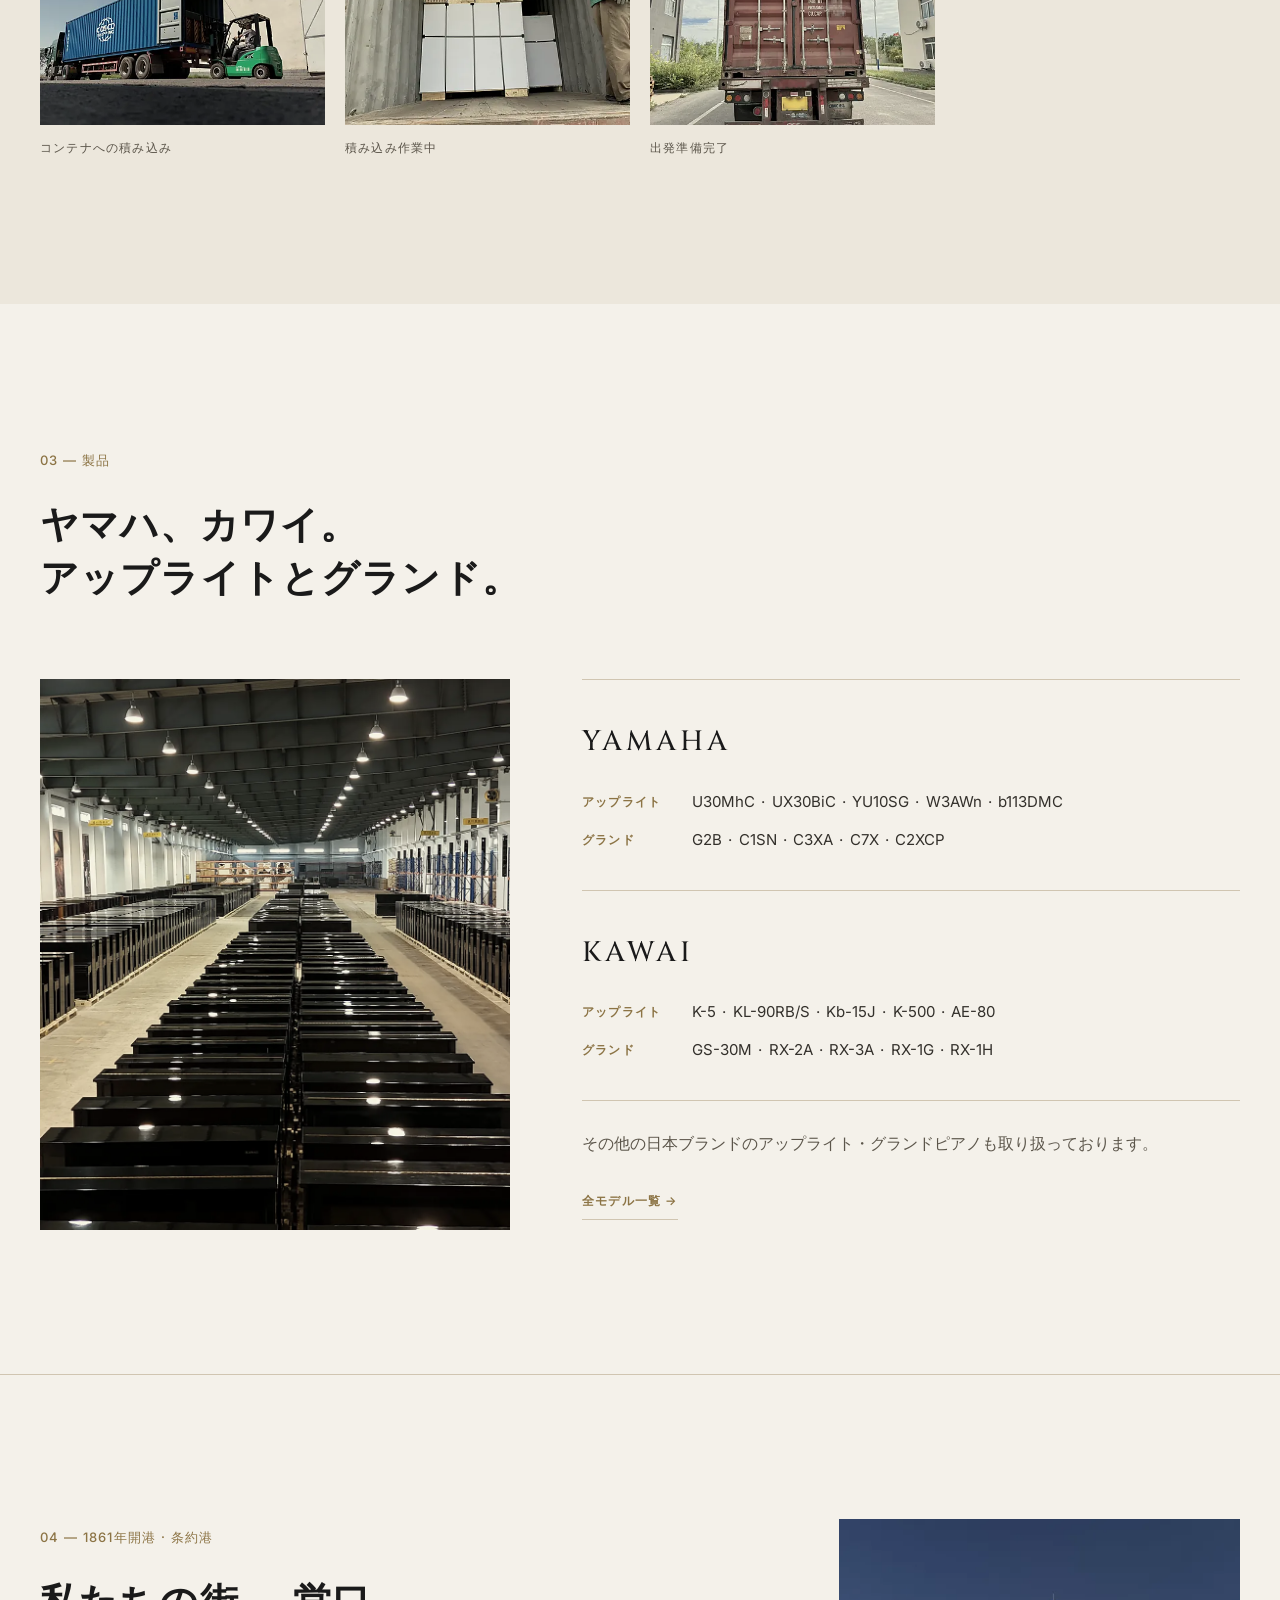
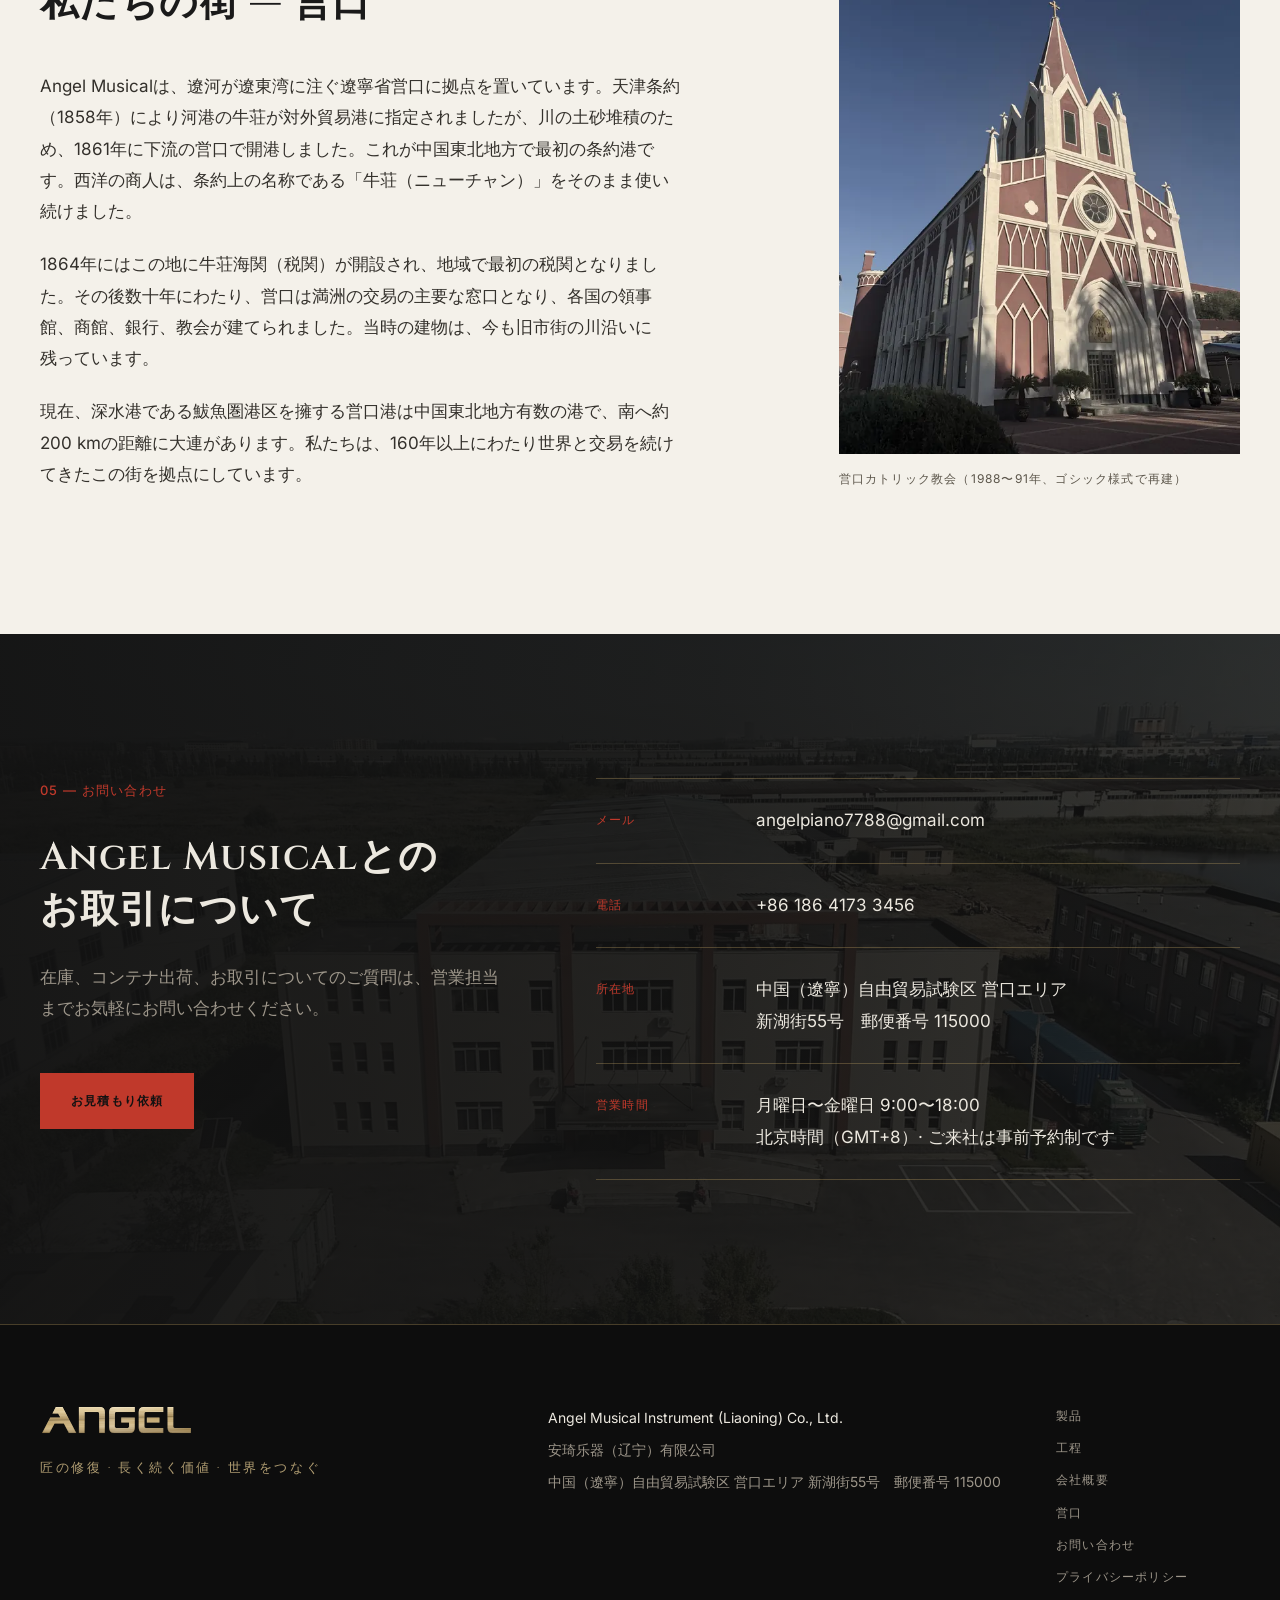
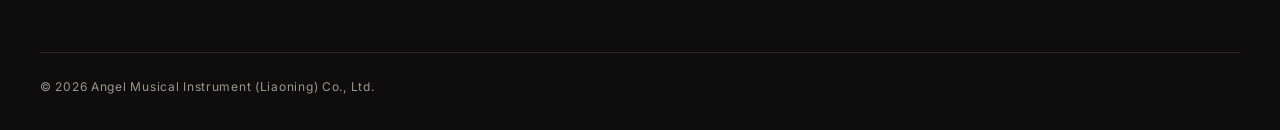
==== commit e2e3d822: "Oct 23 update 3: wholesale positioning, quote button, gold slogan, hero tagline, FOB/CIF Co-authored" ====
--- a/ja/index.html
+++ b/ja/index.html
@@ -21,9 +21,9 @@
   <meta name="viewport" content="width=device-width, initial-scale=1">
 
   <!-- 浏览器标签页标题 + 搜索引擎显示的标题 -->
-  <title>Angel Musical — 業者様向け 日本製リビルトピアノ</title>
+  <title>Angel Musical | 中古日本製ピアノの卸売サプライヤー</title>
   <!-- 搜索引擎结果里显示的简介（用的是现网站和资料表里的真实文案） -->
-  <meta name="description" content="Angel Musicalは、10か国以上のピアノ販売店・ディーラー・販売代理店に日本製リビルトピアノを供給しています。業者様向けの卸売専門です。">
+  <meta name="description" content="Angel Musicalは、10か国以上のピアノ販売店・ディーラー・販売代理店に日本製リビルトピアノを供給しています。">
 
   <!-- 多语言版本声明（hreflang）：告诉搜索引擎这三个页面是同一内容的不同语言版本。
        x-default = 默认版本（英文）。注意：angelmusical.com 域名还没绑定到新网站，绑定后即生效 -->
@@ -93,10 +93,12 @@
     <section class="hero">
       <div class="container hero-inner">
         <!-- 小标题（资料表首页文案） -->
-        <p class="eyebrow">安定した品質 · プロのためのピアノ供給</p>
+        <p class="eyebrow">中古ピアノサプライヤー</p>
+        <!-- 推广语：紧跟在小标题下面，左边和小标题文字对齐 -->
+        <p class="hero-promo">中古の日本製ピアノの信頼できる供給元として、営口の工場から大連港を経て世界へ。</p>
 
         <!-- 主标题：整页唯一的 h1，搜索引擎最看重 -->
-        <h1 class="hero-title">日本製<wbr>リビルトピアノ。<br>業者様<wbr>専門。</h1>
+        <h1 class="hero-title"><span class="nw">中古日本製ピアノ</span> · <span class="nw">卸売サプライヤー</span></h1>
 
         <!-- 副标题（现网站 About 页文案） -->
         <p class="hero-lead">
@@ -105,7 +107,7 @@
 
         <!-- 两个按钮：都跳到页面底部的联系区 -->
         <div class="button-row">
-          <a class="btn btn-gold" href="#contact">在庫リストを請求</a>
+          <a class="btn btn-gold" href="#contact">お見積もり依頼</a>
           <a class="btn btn-ghost" href="#contact">お取引のご相談</a>
         </div>
       </div>
@@ -129,7 +131,7 @@
 
         <div class="section-head">
           <p class="section-no">01 — 私たちについて</p>
-          <h2 class="section-title">業者様専門の<wbr>サプライヤー。<br>小売は<wbr>行っておりません。</h2>
+          <h2 class="section-title">世界中の<wbr>販売店へ、<br>中古の<wbr>日本製ピアノを。</h2>
         </div>
 
         <div class="prose">
@@ -286,7 +288,7 @@
             </li>
             <li>
               <h3>コンテナ積み込み・輸出</h3>
-              <p>整備を終えたピアノはしっかりと梱包して海上コンテナに積み込み、大連港から世界各地のお取引先へ出荷します。</p>
+              <p>整備を終えたピアノはしっかりと梱包して海上コンテナに積み込み、大連港から世界各地のお取引先へ出荷します。FOB大連、またはCIF（仕向港）でのお見積りが可能です。</p>
             </li>
           </ol>
 
@@ -336,9 +338,7 @@
         <div class="craft-text">
           <p class="section-no">工房の現場から</p>
           <h2 class="section-title">工房の映像を、<br>ありのままに。</h2>
-          <p class="section-intro">
-            屋内工房の現場で撮影した、編集を加えていない一続きの映像です。開いたアップライトピアノと、技術者の日々の作業をそのままご覧いただけます。
-          </p>
+          <!-- 2026-10-23：按要求删掉了这里的说明段落，只保留小标题和大标题 -->
         </div>
 
         <figure class="craft-media">
@@ -645,7 +645,7 @@
             在庫、コンテナ出荷、お取引についてのご質問は、営業担当までお気軽にお問い合わせください。
           </p>
           <!-- TODO：邮箱确认后，把 mailto: 后面的地址改成真实邮箱 -->
-          <a class="btn btn-gold" href="mailto:angelpiano7788@gmail.com?subject=%E5%9C%A8%E5%BA%AB%E3%83%AA%E3%82%B9%E3%83%88%E3%81%AE%E3%81%94%E8%AB%8B%E6%B1%82">在庫リストを請求</a>
+          <a class="btn btn-gold" href="mailto:angelpiano7788@gmail.com?subject=%E3%81%8A%E8%A6%8B%E7%A9%8D%E3%82%82%E3%82%8A%E3%81%AE%E3%81%94%E4%BE%9D%E9%A0%BC">お見積もり依頼</a>
         </div>
 
         <!-- 联系方式列表：<dl> 是"名称—内容"成对的列表 -->
--- a/css/style.css
+++ b/css/style.css
@@ -317,6 +317,27 @@
   background: var(--gold);
 }
 
+/* 首屏推广语（2026-10-23 新增）：在小标题正下方。
+   负的上边距 = 让它和小标题靠得更近，像一组；左边留出金线的宽度，和小标题文字对齐 */
+.eyebrow + .hero-promo { margin-top: -18px; }
+.hero-promo {
+  margin-bottom: 32px;
+  padding-left: 66px;          /* 48px 金线 + 18px 间距 */
+  max-width: 720px;           /* 宽一点：英文推广语在电脑上一行放得下，不会剩一个词孤零零换行 */
+  font-size: 1.0625rem;
+  line-height: 1.6;
+  letter-spacing: 0.01em;
+  color: rgba(244, 241, 234, 0.9);
+  text-wrap: balance;          /* 两行长度尽量平均，避免最后一行只剩一两个字 */
+}
+
+/* 关于我们的英文标题比较长，字号小一点，免得一行只放得下一个词 */
+:lang(en) #about .section-title { font-size: clamp(1.75rem, 2.5vw, 2.25rem); }
+/* 日文标题第二行“中古の日本製ピアノを”要一行放下，字号也稍微小一点 */
+:lang(ja) #about .section-title { font-size: clamp(1.75rem, 2.6vw, 2.375rem); }
+
+/* .nw = no wrap：标题里一组词不从中间断开（中文/日文首屏标题用，手机上只在圆点后换行） */
+.nw { white-space: nowrap; }
 .hero-title {
   font-family: var(--font-display);
   font-weight: 500;
@@ -345,11 +366,11 @@
 }
 .tagline-band p {
   font-family: var(--font-display);
-  font-size: 0.875rem;
+  font-size: 1.0625rem;        /* 2026-10-23：原来 0.875rem，放大约 21% */
   font-weight: 500;
   letter-spacing: 0.32em;
   text-transform: uppercase;
-  color: var(--gold);
+  color: var(--gold-light);    /* 口号改用钛金色（和 Logo、当前导航同一种金），不再用红色 */
 }
 .tagline-band span { margin: 0 0.6em; color: var(--gold-deep); }
 
@@ -643,10 +664,10 @@
 .footer-tagline {
   margin-top: 20px;
   font-family: var(--font-display);
-  font-size: 0.6875rem;
+  font-size: 0.8125rem;        /* 2026-10-23：原来 0.6875rem，放大约 18% */
   letter-spacing: 0.2em;
   text-transform: uppercase;
-  color: var(--gold);
+  color: var(--gold-light);    /* 页脚口号也用钛金色 */
   opacity: .8;
   max-width: 360px;
   line-height: 2;
@@ -924,11 +945,13 @@
   }
   .eyebrow { align-items: flex-start; gap: 14px; }
   .eyebrow::before { width: 24px; margin-top: 0.7em; flex-shrink: 0; }
+  .hero-promo { padding-left: 38px; font-size: 0.9375rem; margin-bottom: 28px; }   /* 手机：24px 金线 + 14px 间距 */
+  .eyebrow + .hero-promo { margin-top: -16px; }
   .hero-lead { font-size: 1rem; margin: 24px 0 36px; }
   .button-row .btn { flex: 1 1 100%; text-align: center; }   /* 按钮占满一行，好点 */
 
   .tagline-band { padding: 26px 0; }
-  .tagline-band p { font-size: 0.75rem; letter-spacing: 0.22em; line-height: 2.2; }
+  .tagline-band p { font-size: 0.9375rem; letter-spacing: 0.22em; line-height: 2.2; }   /* 手机：原 0.75rem，放大 25% */
   .tagline-band span { display: block; height: 0; overflow: hidden; }  /* 手机上口号分三行，隐藏圆点 */
 
   .wide-photo { margin-top: 64px; }
